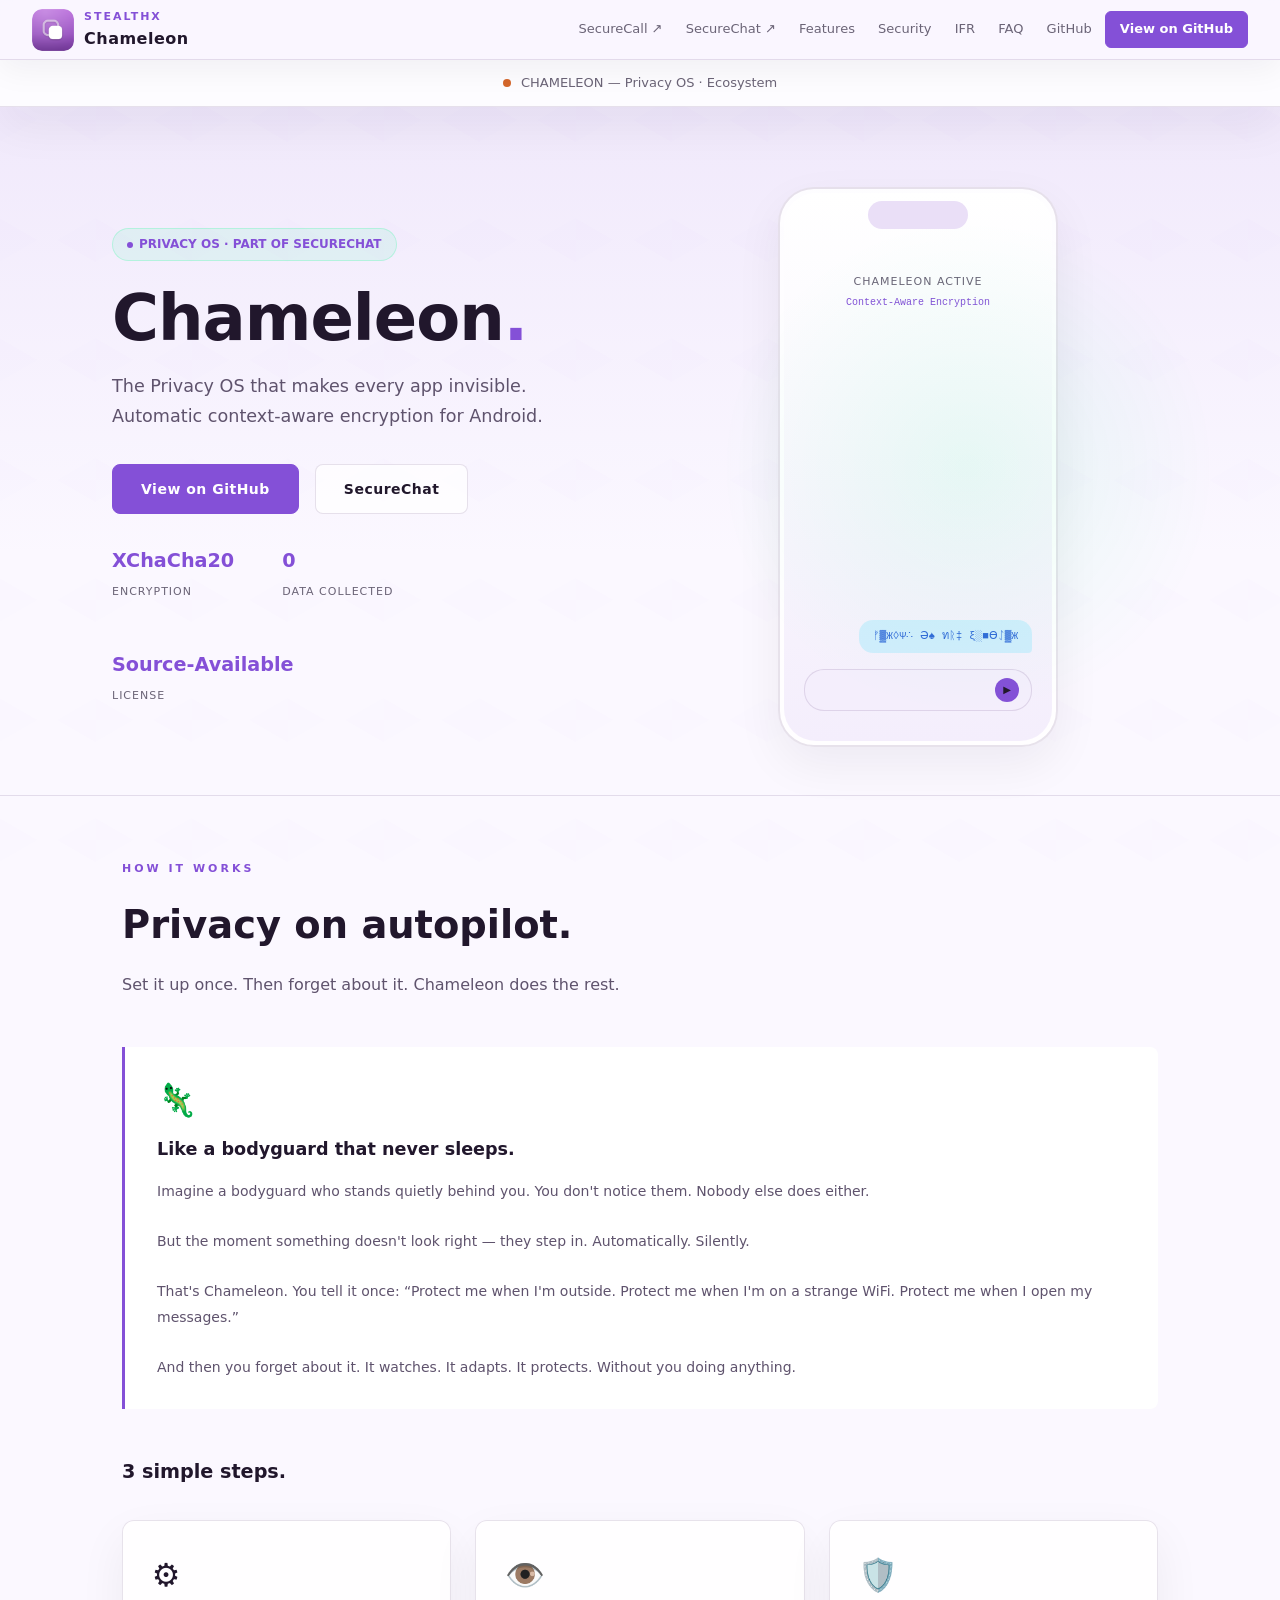
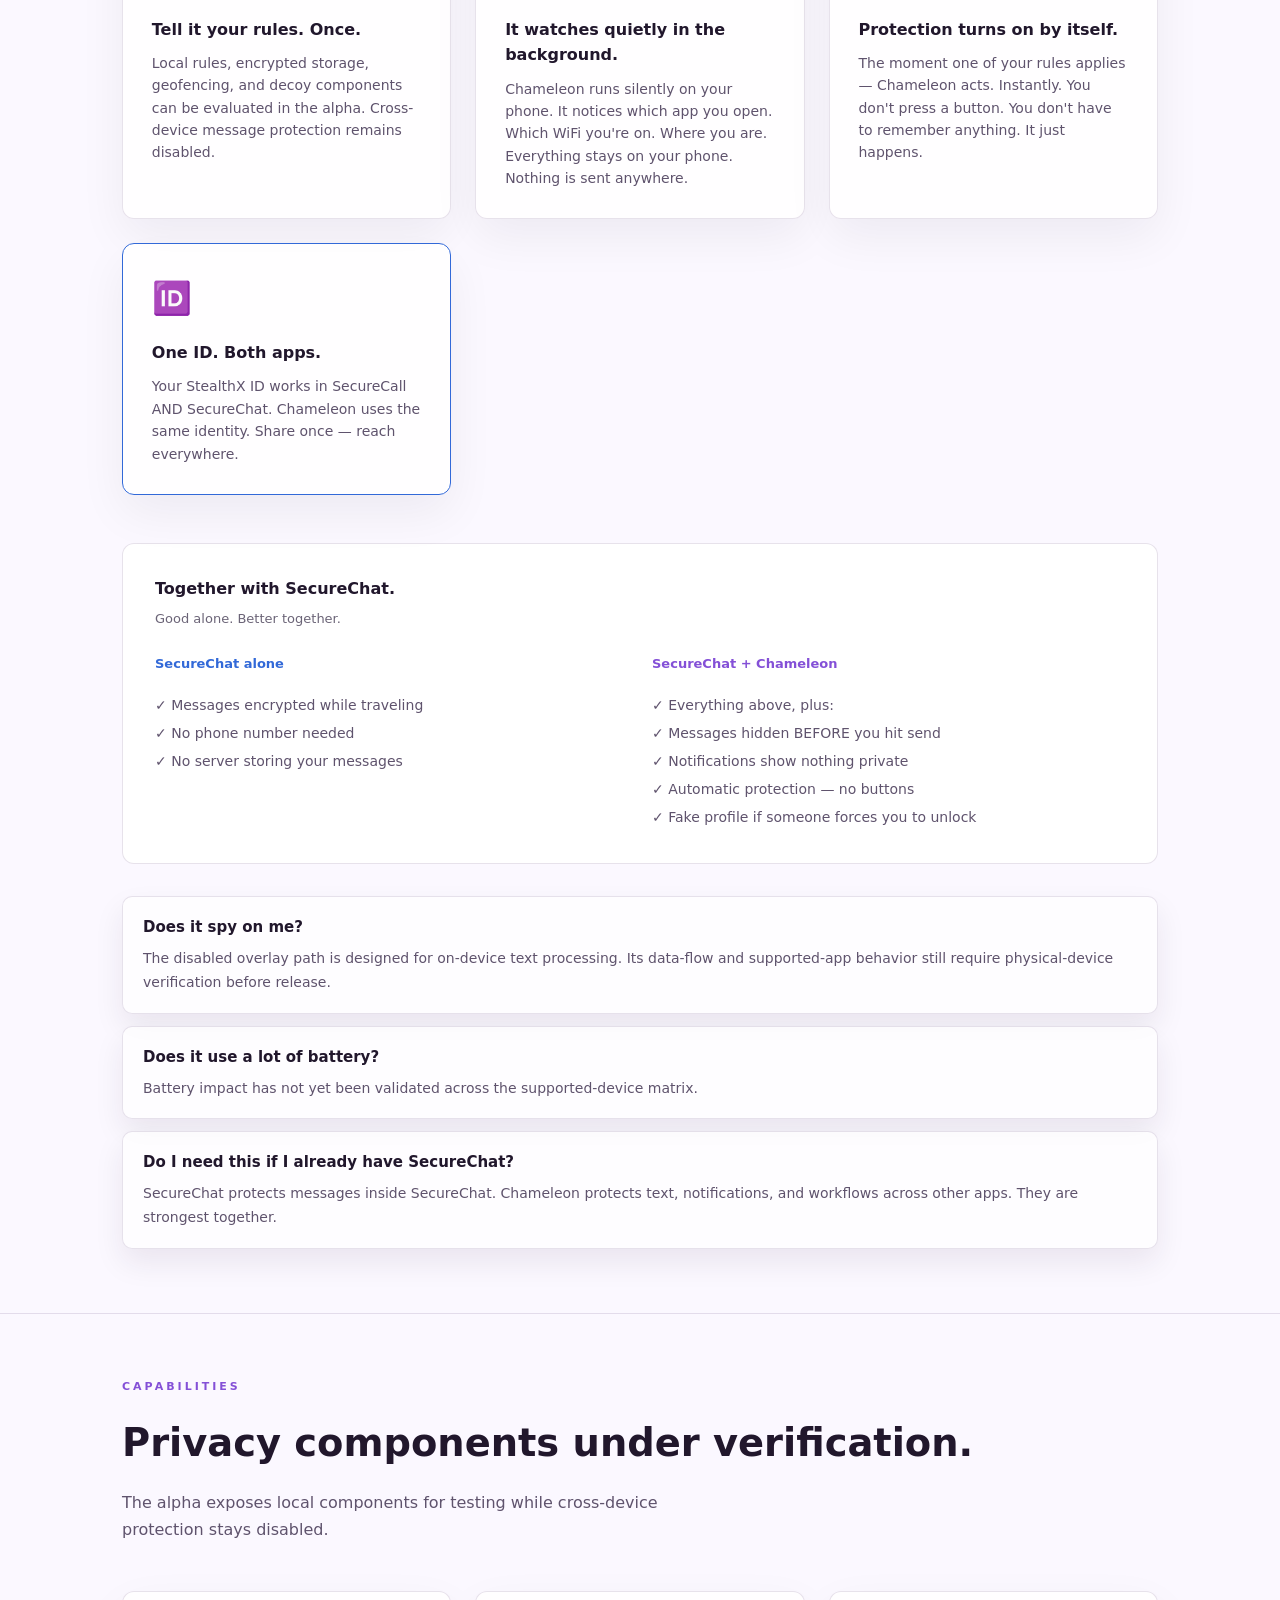
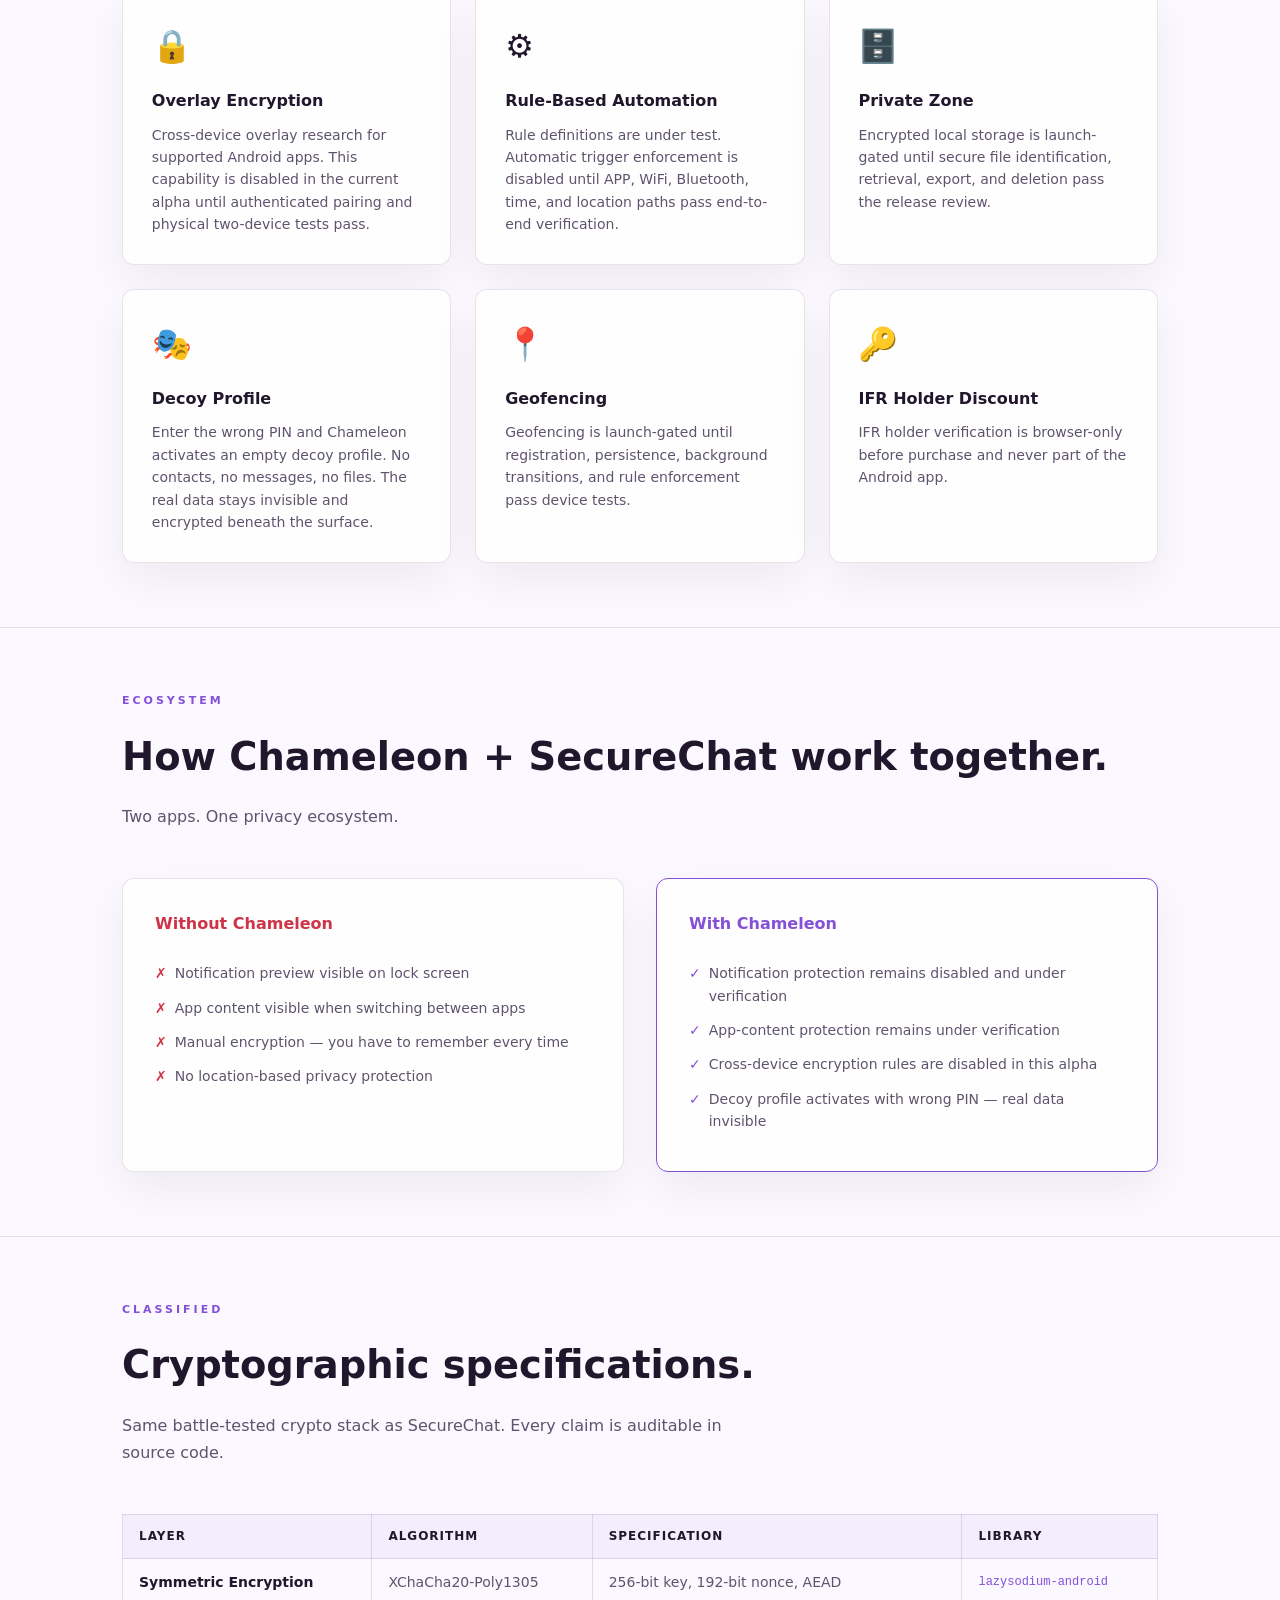
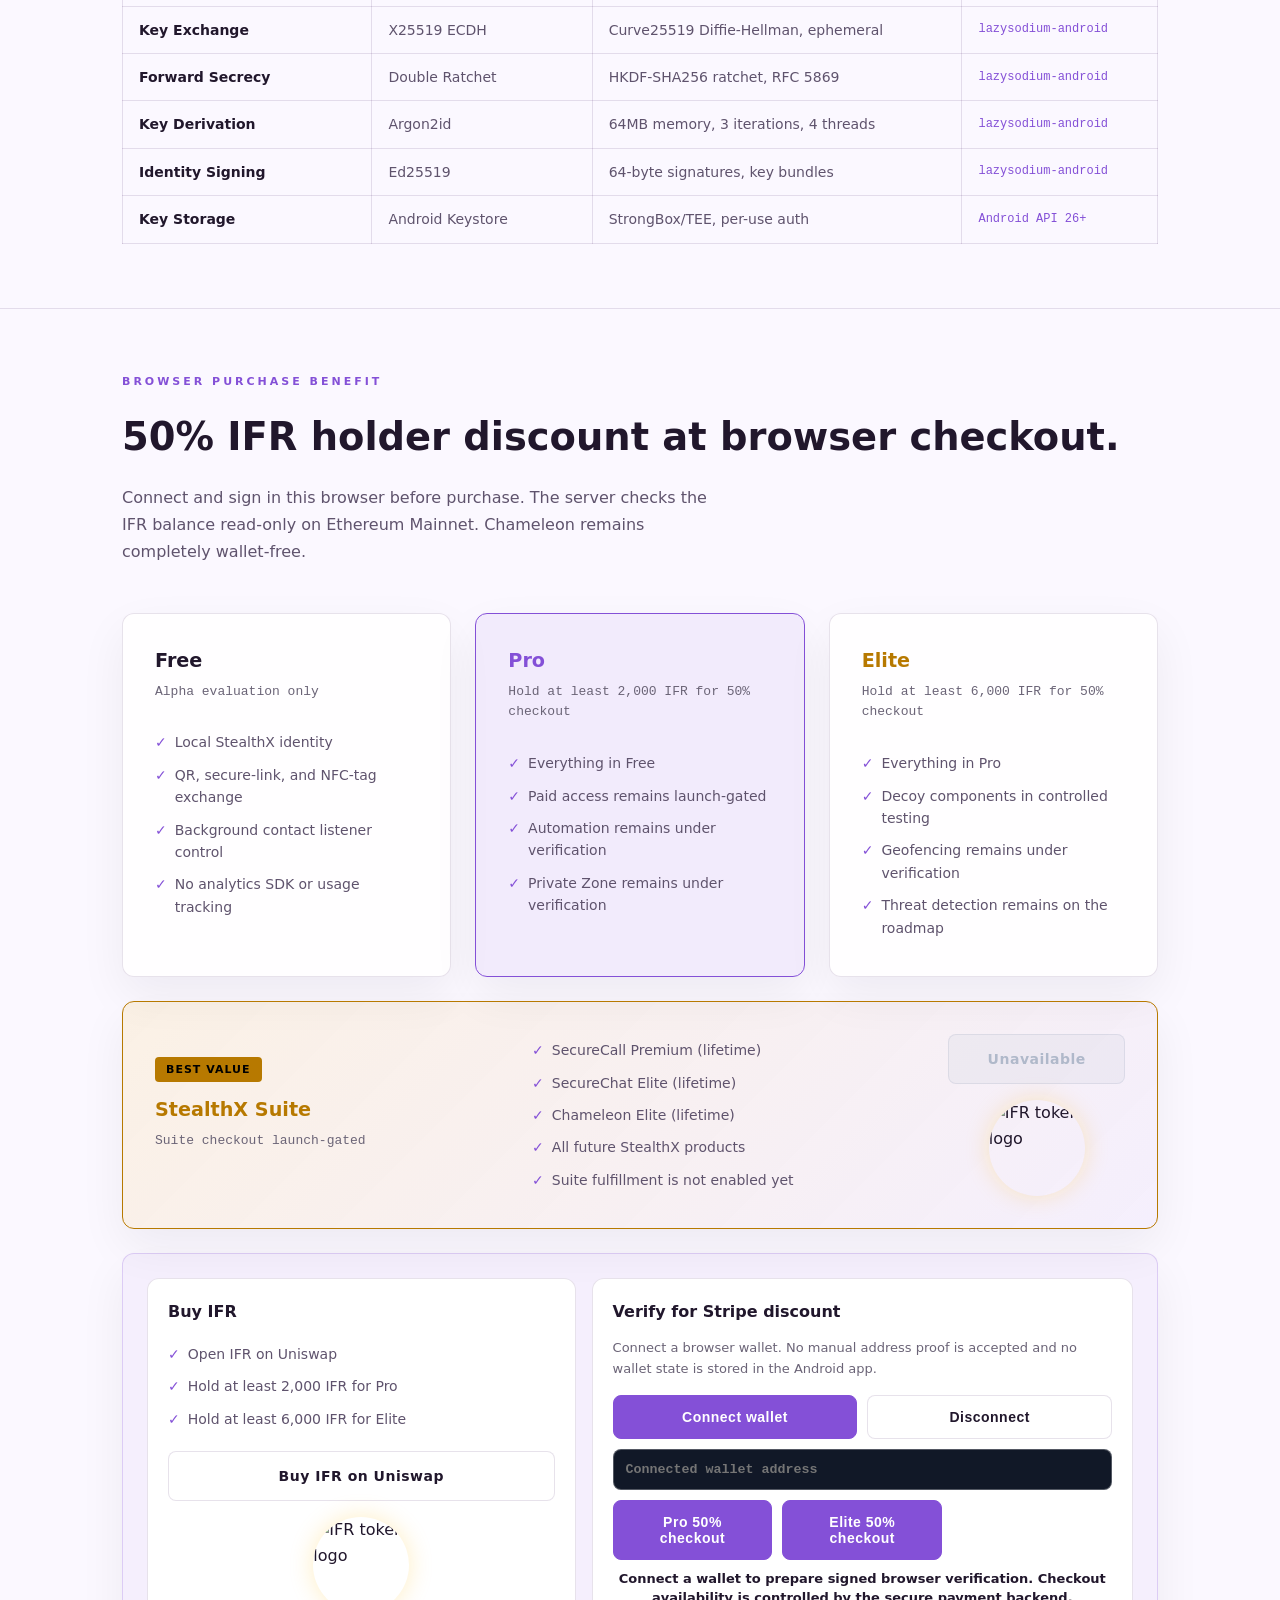
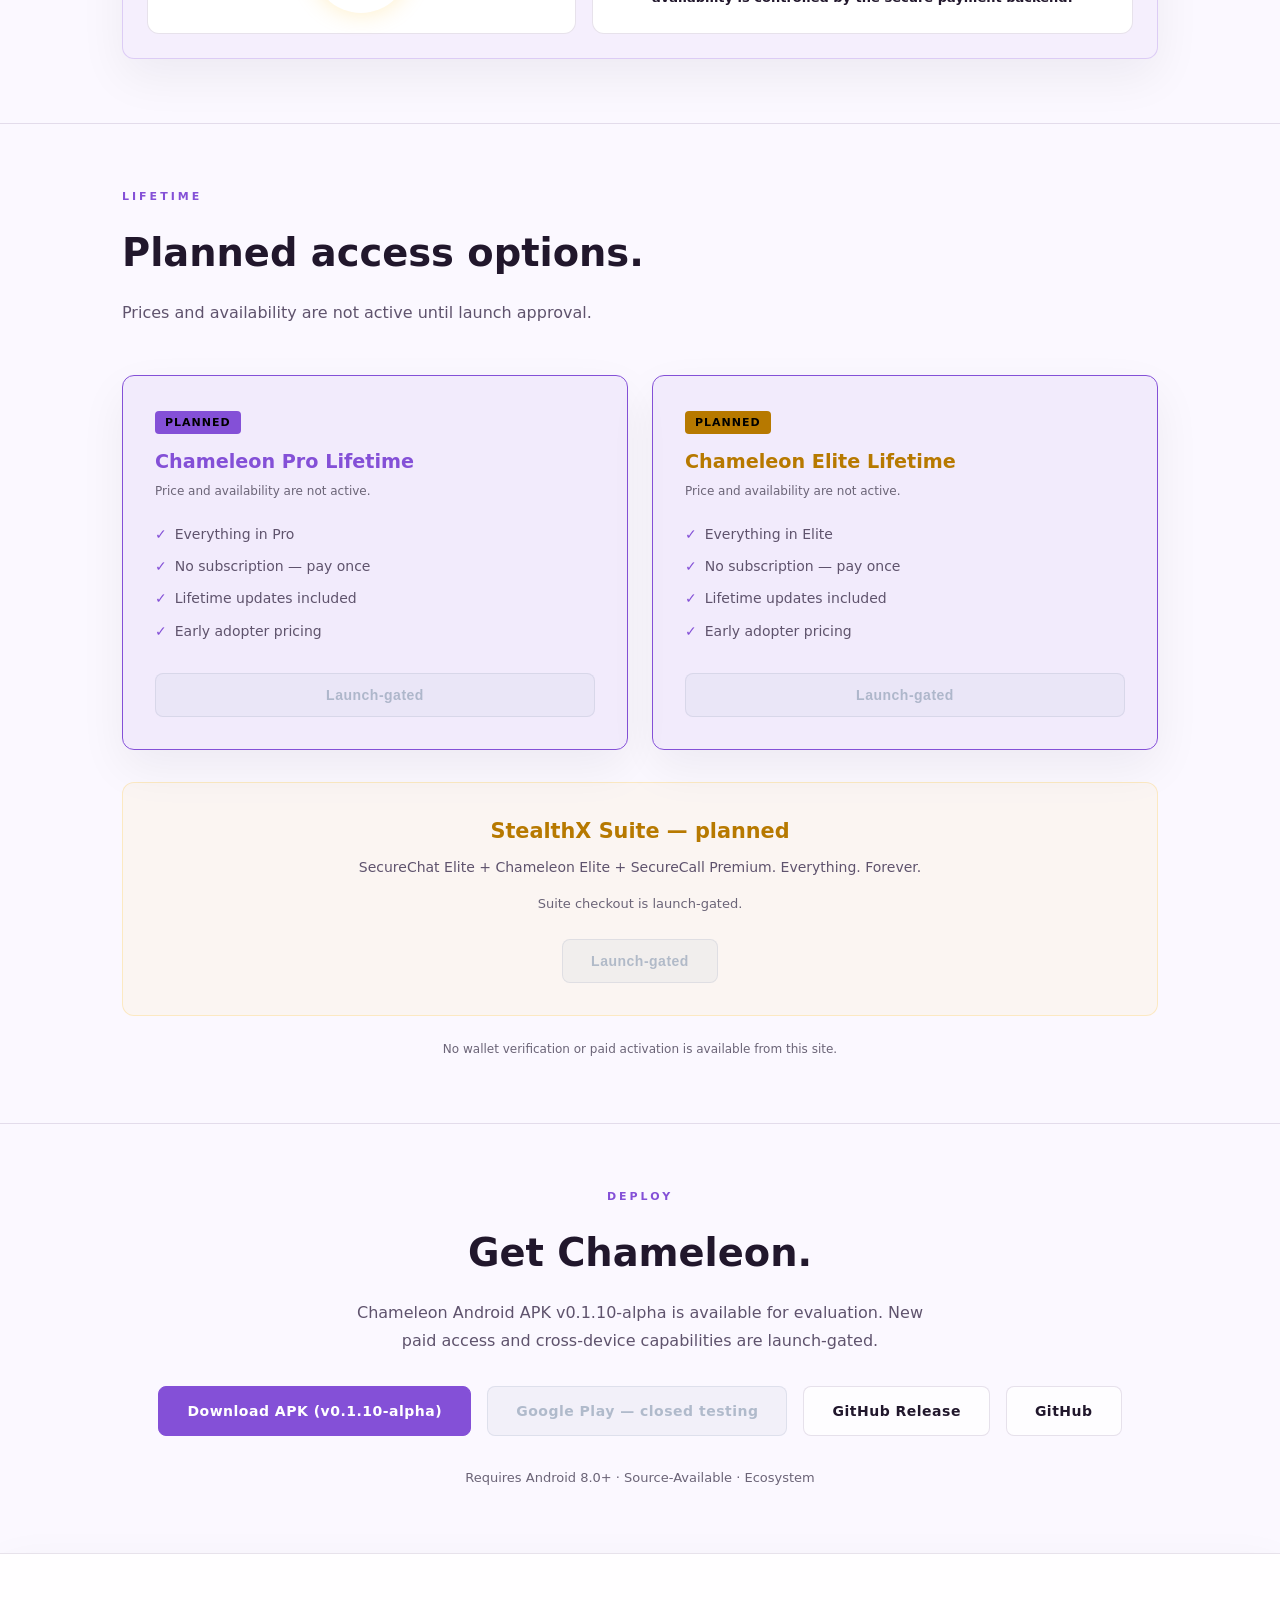
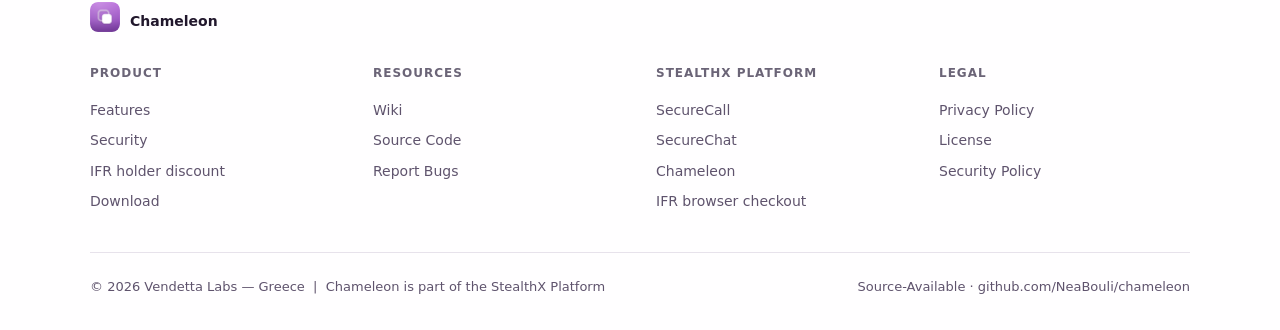
==== index.html @ f8396b5d "feat: add browser-only IFR discount checkout" ====
<!DOCTYPE html>
<html lang="en">
<head>
<meta charset="UTF-8">
<meta name="viewport" content="width=device-width, initial-scale=1.0">
<title>Chameleon — Privacy OS · StealthX Platform</title>
<meta name="description" content="Chameleon Android privacy research client. Cross-device overlay and messenger capabilities are disabled in the current alpha pending interoperability verification.">
<meta name="keywords" content="privacy OS, context-aware encryption, overlay encryption, Android privacy, XChaCha20, geofencing, decoy profile, SecureChat, IFR Token, source-available">
<meta name="robots" content="index, follow, max-snippet:-1, max-image-preview:large">
<meta name="author" content="NeaBouli / StealthX Platform">
<meta name="copyright" content="© 2026 Vendetta Labs">
<meta name="category" content="Security, Privacy, Encryption, Android">
<meta name="theme-color" content="#ff6b35">
<meta name="language" content="English">
<meta name="distribution" content="Global">
<meta name="geo.region" content="GR">
<meta name="geo.placename" content="Greece">
<meta name="target" content="all">
<link rel="canonical" href="https://chameleon.stealthx.tech/">
<link rel="me" href="https://github.com/NeaBouli">
<link rel="preconnect" href="https://stealthx.tech">
<meta property="og:type" content="website">
<meta property="og:site_name" content="Chameleon — StealthX Platform">
<meta property="og:title" content="Chameleon — Privacy OS · StealthX Platform">
<meta property="og:description" content="Android privacy research client. Cross-device capabilities are disabled pending interoperability verification.">
<meta property="og:url" content="https://chameleon.stealthx.tech/">
<meta property="og:image" content="https://chameleon.stealthx.tech/chameleon-logo.png">
<meta name="twitter:card" content="summary_large_image">
<meta name="twitter:title" content="Chameleon — Privacy OS · StealthX Platform">
<meta name="twitter:description" content="Android privacy research client with cross-device capabilities disabled pending verification.">
<meta name="twitter:image" content="https://chameleon.stealthx.tech/chameleon-logo.png">
<link rel="alternate" hreflang="en" href="https://chameleon.stealthx.tech/">
<link rel="alternate" hreflang="x-default" href="https://chameleon.stealthx.tech/">
<script type="application/ld+json">{"@context":"https://schema.org","@type":"SoftwareApplication","name":"Chameleon","applicationCategory":"SecurityApplication","operatingSystem":"Android 8.0+","description":"Android privacy research client. Cross-device overlay and messenger capabilities are disabled in the current alpha pending interoperability verification.","url":"https://chameleon.stealthx.tech/","author":{"@type":"Organization","name":"Vendetta Labs","url":"https://stealthx.tech"},"license":"https://github.com/NeaBouli/chameleon/blob/main/LICENSE"}</script>
<link rel="icon" type="image/png" sizes="32x32" href="favicon-32x32.png">
<link rel="icon" type="image/png" href="chameleon-logo.png">
<link rel="apple-touch-icon" sizes="180x180" href="apple-touch-icon.png">
<style>
  :root {
    --bg:        #0a0a0f;
    --surface:   #0d1b2a;
    --surface2:  #1b2a3b;
    --border:    #1e3a52;
    --cyan:      #00d4ff;
    --green:     #00ff88;
    --green-dim: #00c96d;
    --gold:      #ffb800;
    --red:       #ff3b3b;
    --orange:    #ff6b35;
    --muted:     #8899aa;
    --text:      #e8edf2;
    --text-dim:  #b0bec5;
    --logo-glow: rgba(0,255,136,0.15);
  }
  * { margin:0; padding:0; box-sizing:border-box; }
  html { scroll-behavior:smooth; }
  body { background:var(--bg); color:var(--text); font-family:'Segoe UI',system-ui,-apple-system,sans-serif; font-size:16px; line-height:1.6; }

  /* ── HONEYCOMB BACKGROUND ── */
  body::before {
    content: '';
    position: fixed;
    inset: 0;
    z-index: -1;
    opacity: 0.035;
    background-image:
        linear-gradient(30deg, #8a8a9a 12%, transparent 12.5%, transparent 87%, #8a8a9a 87.5%, #8a8a9a),
        linear-gradient(150deg, #8a8a9a 12%, transparent 12.5%, transparent 87%, #8a8a9a 87.5%, #8a8a9a),
        linear-gradient(30deg, #8a8a9a 12%, transparent 12.5%, transparent 87%, #8a8a9a 87.5%, #8a8a9a),
        linear-gradient(150deg, #8a8a9a 12%, transparent 12.5%, transparent 87%, #8a8a9a 87.5%, #8a8a9a),
        linear-gradient(60deg, rgba(138,138,154,0.5) 25%, transparent 25.5%, transparent 75%, rgba(138,138,154,0.5) 75%, rgba(138,138,154,0.5)),
        linear-gradient(60deg, rgba(138,138,154,0.5) 25%, transparent 25.5%, transparent 75%, rgba(138,138,154,0.5) 75%, rgba(138,138,154,0.5));
    background-size: 80px 140px;
    background-position: 0 0, 0 0, 40px 70px, 40px 70px, 0 0, 40px 70px;
    pointer-events: none;
  }

  /* ── NAV ── */
  nav { position:sticky; top:0; z-index:100; background:rgba(10,10,15,0.95); backdrop-filter:blur(12px); border-bottom:1px solid var(--border); padding:0 2rem; display:flex; align-items:center; justify-content:space-between; height:60px; }
  .nav-logo { display:flex; align-items:center; gap:10px; text-decoration:none; }
  .nav-logo-bg { background:var(--cyan); border-radius:6px; padding:4px 6px; display:flex; align-items:center; box-shadow:0 0 16px rgba(0,212,255,0.15); }
  .nav-logo-bg img { height:32px; width:auto; }
  .nav-logo-text { display:flex; flex-direction:column; }
  .nav-logo-brand { font-size:11px; font-weight:700; letter-spacing:2px; color:var(--muted); text-transform:uppercase; }
  .nav-logo-app { font-size:16px; font-weight:700; color:var(--text); letter-spacing:0.5px; }
  .nav-links { display:flex; align-items:center; gap:0.2rem; flex-wrap:wrap; }
  .nav-links a { color:var(--muted); text-decoration:none; padding:6px 10px; border-radius:6px; font-size:13px; font-weight:500; transition:all .2s; white-space:nowrap; }
  .nav-links a:hover { color:var(--cyan); background:rgba(0,212,255,0.08); }
  .nav-links a.active { color:var(--cyan); background:rgba(0,212,255,0.08); }
  .nav-links a.cta { background:var(--green); color:#000; font-weight:700; padding:7px 14px; }
  .nav-links a.cta:hover { background:var(--green-dim); color:#000; }

  /* ── HERO ── */
  .hero { padding:5rem 2rem 4rem; text-align:center; max-width:900px; margin:0 auto; }
  .hero-eyebrow { font-size:11px; font-weight:700; letter-spacing:3px; color:var(--green); text-transform:uppercase; margin-bottom:1.5rem; }
  .hero-title { font-size:clamp(2.8rem,6vw,5rem); font-weight:800; line-height:1.05; letter-spacing:-1px; margin-bottom:1.2rem; }
  .hero-title span { color:var(--green); }
  .hero-sub { font-size:1.2rem; color:var(--text-dim); max-width:640px; margin:0 auto 2.5rem; line-height:1.7; }
  .hero-tags { display:flex; justify-content:center; gap:0.6rem; flex-wrap:wrap; margin-bottom:2.5rem; }
  .tag { background:var(--surface); border:1px solid var(--border); color:var(--muted); padding:5px 12px; border-radius:20px; font-size:12px; font-weight:600; letter-spacing:1px; }
  .tag.green { border-color:var(--green); color:var(--green); }
  .tag.cyan  { border-color:var(--cyan); color:var(--cyan); }
  .hero-btns { display:flex; justify-content:center; gap:1rem; flex-wrap:wrap; }
  .btn { padding:13px 28px; border-radius:8px; text-decoration:none; font-weight:700; font-size:14px; letter-spacing:0.5px; transition:all .2s; display:inline-block; }
  .btn-primary { background:var(--green); color:#000; }
  .btn-primary:hover { background:var(--green-dim); transform:translateY(-1px); }
  .btn-secondary { background:transparent; color:var(--cyan); border:1px solid var(--cyan); }
  .btn-secondary:hover { background:rgba(0,212,255,0.08); }
  .btn-disabled {
    background:rgba(148,163,184,0.12);
    color:#94a3b8;
    border:1px solid rgba(148,163,184,0.3);
    cursor:not-allowed;
    pointer-events:none;
    opacity:.72;
  }

  /* ── HERO LAYOUT (2-column) ── */
  .hero-inner { display:grid; grid-template-columns:1fr 1fr; gap:64px; align-items:center; max-width:1100px; margin:0 auto; }
  .hero-visual { position:relative; display:flex; justify-content:center; }
  .hero-phone { width:280px; height:560px; background:var(--surface); border:2px solid var(--border); border-radius:36px; position:relative; overflow:hidden; box-shadow:0 20px 60px rgba(0,0,0,0.4); }
  .hero-phone::before { content:''; position:absolute; top:12px; left:50%; transform:translateX(-50%); width:100px; height:28px; background:var(--bg); border-radius:20px; z-index:2; }
  .hero-phone-content { position:absolute; inset:4px; border-radius:32px; background:linear-gradient(180deg,var(--surface) 0%,var(--bg) 100%); display:flex; flex-direction:column; padding:70px 20px 30px; }
  .hero-glow { position:absolute; top:50%; right:-10%; width:500px; height:500px; background:radial-gradient(circle,rgba(0,255,136,0.08) 0%,transparent 70%); transform:translateY(-50%); pointer-events:none; }
  /* Chat animation */
  .chat-msg { padding:8px 14px; border-radius:14px; font-size:13px; max-width:85%; margin-bottom:8px; opacity:0; animation:msgIn 0.4s ease forwards; }
  .chat-msg.sent { background:var(--green); color:#000; align-self:flex-end; border-bottom-right-radius:4px; }
  .chat-msg.recv { background:var(--surface2); color:var(--text); align-self:flex-start; border-bottom-left-radius:4px; border:1px solid var(--border); }
  .chat-msg.encrypted { background:rgba(0,212,255,0.1); color:var(--cyan); font-family:monospace; font-size:11px; border:1px solid rgba(0,212,255,0.2); align-self:center; }
  @keyframes msgIn { from { opacity:0; transform:translateY(10px); } to { opacity:1; transform:translateY(0); } }
  @keyframes typing { 0%,100% { opacity:0.3; } 50% { opacity:1; } }
  .typing-dots span { display:inline-block; width:6px; height:6px; background:var(--muted); border-radius:50%; margin:0 2px; animation:typing 1.2s infinite; }
  .typing-dots span:nth-child(2) { animation-delay:0.2s; }
  .typing-dots span:nth-child(3) { animation-delay:0.4s; }

  /* ── STATS BAR ── */
  .stats-bar { background:var(--surface); border-top:1px solid var(--border); border-bottom:1px solid var(--border); padding:1.5rem 2rem; display:flex; justify-content:center; gap:3rem; flex-wrap:wrap; }
  .stat { text-align:center; }
  .stat-value { font-size:1.4rem; font-weight:800; color:var(--green); display:block; }
  .stat-label { font-size:11px; color:var(--muted); letter-spacing:1px; text-transform:uppercase; }

  /* ── STATUS PILL ── */
  .status-bar { text-align:center; padding:0.8rem 2rem; font-size:13px; color:var(--muted); background:var(--surface); border-bottom:1px solid var(--border); }
  .dot { display:inline-block; width:8px; height:8px; border-radius:50%; background:var(--orange); margin-right:6px; animation:pulse 2s infinite; }
  .dot.green { background:var(--green); }
  @keyframes pulse { 0%,100%{opacity:1} 50%{opacity:.4} }

  /* ── SECTIONS ── */
  section { padding:4rem 2rem; max-width:1100px; margin:0 auto; }
  .section-label { font-size:11px; font-weight:700; letter-spacing:3px; color:var(--green); text-transform:uppercase; margin-bottom:1rem; }
  .section-title { font-size:clamp(1.8rem,3vw,2.4rem); font-weight:800; margin-bottom:1rem; }
  .section-sub { color:var(--text-dim); max-width:600px; margin-bottom:3rem; line-height:1.7; }
  hr.divider { border:none; border-top:1px solid var(--border); margin:0; }

  /* ── FEATURE GRID ── */
  .feature-grid { display:grid; grid-template-columns:repeat(auto-fit,minmax(280px,1fr)); gap:1.5rem; }
  .feature-card { background:var(--surface); border:1px solid var(--border); border-radius:12px; padding:1.8rem; transition:border-color .2s; }
  .feature-card:hover { border-color:var(--green); }
  .feature-icon { font-size:2rem; margin-bottom:1rem; }
  .feature-card h3 { font-size:1rem; font-weight:700; margin-bottom:0.6rem; color:var(--text); }
  .feature-card p { font-size:14px; color:var(--text-dim); line-height:1.6; }

  /* ── BADGE GRID ── */
  .badge-grid { display:flex; flex-wrap:wrap; gap:0.8rem; margin-bottom:2rem; }
  .badge { background:var(--surface); border:1px solid var(--border); border-radius:8px; padding:0.8rem 1.2rem; font-size:13px; display:flex; align-items:center; gap:0.5rem; }
  .badge-icon { font-size:1.2rem; }

  /* ── CRYPTO TABLE ── */
  .crypto-table { width:100%; border-collapse:collapse; margin-top:1rem; }
  .crypto-table th { background:var(--surface2); color:var(--cyan); font-size:12px; letter-spacing:1px; text-transform:uppercase; padding:12px 16px; text-align:left; border:1px solid var(--border); }
  .crypto-table td { padding:12px 16px; border:1px solid var(--border); font-size:14px; color:var(--text-dim); }
  .crypto-table tr:hover td { background:rgba(0,255,136,0.04); }
  .crypto-table td:first-child { color:var(--text); font-weight:600; }
  .crypto-table td:last-child { color:var(--green); font-size:12px; font-family:monospace; }

  /* ── COMPARE TABLE ── */
  .compare-table { width:100%; border-collapse:collapse; }
  .compare-table th { background:var(--surface2); padding:14px 16px; text-align:left; font-size:13px; border:1px solid var(--border); color:var(--muted); }
  .compare-table th:first-child { color:var(--text); }
  .compare-table th.ours { color:var(--green); background:rgba(0,255,136,0.08); }
  .compare-table td { padding:12px 16px; border:1px solid var(--border); font-size:14px; }
  .compare-table td:first-child { color:var(--text-dim); }
  .compare-table td.ours { background:rgba(0,255,136,0.04); color:var(--green); text-align:center; font-weight:700; }
  .compare-table td.no { text-align:center; color:var(--muted); }
  .compare-table td.warn { text-align:center; color:var(--orange); }
  .compare-table tr:hover td { background:rgba(255,255,255,0.02); }
  .compare-table tr:hover td.ours { background:rgba(0,255,136,0.08); }

  /* ── ARCHITECTURE ── */
  .arch-diagram { background:var(--surface); border:1px solid var(--border); border-radius:12px; padding:2rem; font-family:monospace; font-size:13px; line-height:1.8; color:var(--text-dim); overflow-x:auto; }
  .arch-diagram .hl { color:var(--green); }
  .arch-diagram .dim { color:var(--border); }
  .arch-diagram .cyan { color:var(--cyan); }
  .arch-diagram .gold { color:var(--gold); }

  /* ── IFR TIERS ── */
  .tier-grid { display:grid; grid-template-columns:repeat(auto-fit,minmax(260px,1fr)); gap:1.5rem; }
  .tier-card { background:var(--surface); border:1px solid var(--border); border-radius:12px; padding:2rem; }
  .tier-card.featured { border-color:var(--green); background:rgba(0,255,136,0.05); }
  .tier-name { font-size:1.2rem; font-weight:800; margin-bottom:0.3rem; }
  .tier-lock { font-size:13px; color:var(--muted); margin-bottom:1.5rem; font-family:monospace; }
  .tier-lock span { color:var(--green); }
  .tier-features { list-style:none; }
  .tier-features li { font-size:14px; color:var(--text-dim); padding:5px 0; display:flex; gap:8px; }
  .tier-features li::before { content:'✓'; color:var(--green); font-weight:700; flex-shrink:0; }
  .tier-card.suite-card { grid-column:1 / -1; border-color:var(--gold) !important; background:linear-gradient(135deg,rgba(255,184,0,.10),rgba(132,80,215,.05)) !important; color:var(--text) !important; }
  .suite-card-layout { display:grid; grid-template-columns:minmax(220px,.9fr) 1fr minmax(160px,.45fr); gap:1.5rem; align-items:center; }
  .value-badge { font-size:11px; font-weight:800; letter-spacing:1px; background:var(--gold); color:#000; display:inline-block; padding:4px 11px; border-radius:4px; margin-bottom:.8rem; text-transform:uppercase; }
  .ifr-box { margin:1.5rem auto 0; background:rgba(132,80,215,.05); border:1px solid rgba(132,80,215,.22); border-radius:12px; padding:1.5rem; box-shadow:0 18px 48px rgba(15,23,42,.06); }
  .ifr-grid { display:grid; grid-template-columns:minmax(0,.95fr) minmax(0,1.2fr); gap:1rem; align-items:stretch; }
  .ifr-card { background:var(--surface); border:1px solid var(--border); border-radius:12px; padding:1.25rem; }
  .ifr-card h3 { font-size:1rem; margin-bottom:.8rem; }
  .ifr-card .tier-features { margin-bottom:1rem; }
  .ifr-token-logo { display:flex; justify-content:center; margin-top:16px; }
  .ifr-token-logo img { width:96px; height:96px; border-radius:50%; box-shadow:0 0 24px rgba(255,184,0,.24); }
  .ifr-wallet-actions { display:grid; grid-template-columns:1fr 1fr; gap:10px; margin:.8rem 0 10px; }
  .ifr-actions { display:grid; grid-template-columns:repeat(3,minmax(0,1fr)); gap:10px; }
  .ifr-wallet-actions button,
  .ifr-actions button { width:100%; cursor:pointer; }

  /* ── ROADMAP ── */
  .roadmap { display:flex; flex-direction:column; gap:1rem; }
  .roadmap-item { background:var(--surface); border:1px solid var(--border); border-radius:10px; padding:1.5rem; display:flex; gap:1.5rem; align-items:flex-start; }
  .roadmap-item.done { border-color:var(--green); }
  .roadmap-item.active { border-color:var(--cyan); }
  .phase-badge { background:var(--surface2); border-radius:6px; padding:4px 10px; font-size:11px; font-weight:700; letter-spacing:1px; white-space:nowrap; }
  .done .phase-badge { background:rgba(0,255,136,0.1); color:var(--green); }
  .active .phase-badge { background:rgba(0,212,255,0.1); color:var(--cyan); }
  .roadmap-content h3 { font-size:15px; font-weight:700; margin-bottom:0.4rem; }
  .roadmap-content p { font-size:13px; color:var(--text-dim); }

  /* ── CODE BLOCK ── */
  .code-block { background:var(--surface); border:1px solid var(--border); border-radius:10px; padding:1.5rem; font-family:monospace; font-size:13px; line-height:1.7; color:#7ec8e3; overflow-x:auto; }
  .code-block .kw { color:var(--cyan); }
  .code-block .fn { color:var(--green); }
  .code-block .cm { color:var(--muted); }

  /* ── INTEGRATION GRID ── */
  .integration-grid { display:grid; grid-template-columns:1fr 1fr; gap:2rem; }
  .integration-col { background:var(--surface); border:1px solid var(--border); border-radius:12px; padding:2rem; }
  .integration-col h3 { font-size:1rem; font-weight:700; margin-bottom:1.2rem; }
  .integration-col ul { list-style:none; }
  .integration-col ul li { font-size:14px; color:var(--text-dim); padding:6px 0; display:flex; gap:8px; align-items:flex-start; }
  .integration-col.without h3 { color:var(--red); }
  .integration-col.without ul li::before { content:'✗'; color:var(--red); font-weight:700; flex-shrink:0; }
  .integration-col.with h3 { color:var(--green); }
  .integration-col.with ul li::before { content:'✓'; color:var(--green); font-weight:700; flex-shrink:0; }

  /* ── FOOTER ── */
  footer { background:var(--surface); border-top:1px solid var(--border); padding:3rem 2rem 2rem; }
  .footer-inner { max-width:1100px; margin:0 auto; }
  .footer-logo { display:flex; align-items:center; gap:10px; margin-bottom:1.5rem; text-decoration:none; }
  .footer-logo-bg { background:var(--cyan); border-radius:6px; padding:3px 5px; }
  .footer-logo-bg img { height:24px; }
  .footer-logo-name { font-size:14px; font-weight:700; color:var(--text); }
  .footer-grid { display:grid; grid-template-columns:repeat(auto-fit,minmax(160px,1fr)); gap:2rem; margin-bottom:2rem; }
  .footer-col h4 { font-size:12px; font-weight:700; letter-spacing:1px; text-transform:uppercase; color:var(--muted); margin-bottom:1rem; }
  .footer-col a { display:block; color:var(--text-dim); text-decoration:none; font-size:14px; margin-bottom:0.5rem; }
  .footer-col a:hover { color:var(--green); }
  .footer-bottom { border-top:1px solid var(--border); padding-top:1.5rem; display:flex; justify-content:space-between; align-items:center; flex-wrap:wrap; gap:1rem; }
  .footer-bottom p { font-size:13px; color:var(--muted); }
  .footer-bottom a { color:var(--muted); text-decoration:none; }
  .footer-bottom a:hover { color:var(--green); }

  /* ── HAMBURGER ── */
  .nav-toggle { display:none; background:none; border:1px solid var(--border); color:var(--text); padding:6px 10px; border-radius:6px; cursor:pointer; font-size:18px; line-height:1; }
  /* ── RESPONSIVE ── */
  @media(max-width:768px) {
    nav { padding:0 1rem; flex-wrap:wrap; height:auto; min-height:60px; }
    .nav-toggle { display:block; }
    .nav-links { display:none; width:100%; flex-direction:column; gap:0; padding:0.5rem 0 1rem; border-top:1px solid var(--border); margin-top:4px; }
    .nav-links.open { display:flex; }
    .nav-links a { padding:10px 0; font-size:15px; border-bottom:1px solid rgba(255,255,255,0.04); }
    .hero { padding:3rem 1rem 2rem; }
    .hero-inner { grid-template-columns:1fr; text-align:center; }
    .hero-visual { margin-top:2rem; }
    .hero-glow { display:none; }
    .hero-phone { width:220px; height:440px; }
    section { padding:3rem 1rem; }
    .stats-bar { gap:1.5rem; }
    .integration-grid { grid-template-columns:1fr; }
    .suite-card-layout,
    .ifr-grid,
    .ifr-wallet-actions,
    .ifr-actions { grid-template-columns:1fr; }
    .crypto-table { display:block; max-width:100%; overflow-x:auto; }
  }

  /* Light StealthX product layout override, aligned with /securecall product.css */
  :root {
    --bg: #fbf8ff;
    --surface: #ffffff;
    --surface2: #f4eefc;
    --border: rgba(69, 35, 103, 0.13);
    --cyan: #3269d8;
    --green: #8450d7;
    --green-dim: #7041bd;
    --gold: #b77900;
    --red: #cf3348;
    --orange: #d4662b;
    --muted: #6b6477;
    --text: #21172c;
    --text-dim: #5f536d;
    --logo-glow: rgba(132,80,215,.18);
  }
  body {
    background:
      linear-gradient(180deg, rgba(132,80,215,.11), transparent 560px),
      var(--bg);
    color: var(--text);
    font-family: "Hanken Grotesk", "Segoe UI", system-ui, -apple-system, sans-serif;
  }
  body::before {
    opacity: .045;
    background-image:
      linear-gradient(30deg, rgba(132,80,215,.22) 12%, transparent 12.5%, transparent 87%, rgba(132,80,215,.22) 87.5%, rgba(132,80,215,.22)),
      linear-gradient(150deg, rgba(50,105,216,.16) 12%, transparent 12.5%, transparent 87%, rgba(50,105,216,.16) 87.5%, rgba(50,105,216,.16));
    background-size: 96px 120px;
  }
  nav {
    background: rgba(251,248,255,.9);
    border-bottom: 1px solid var(--border);
    box-shadow: 0 10px 32px rgba(15, 23, 42, .05);
  }
  .nav-logo-bg,
  .footer-logo-bg {
    background: transparent;
    box-shadow: none;
    padding: 0;
  }
  .nav-logo-bg img { height: 42px; border-radius: 10px; }
  .footer-logo-bg img { height: 30px; border-radius: 8px; }
  .nav-logo-brand,
  .section-label,
  .hero-eyebrow,
  .stat-value,
  .footer-col a:hover,
  .tier-lock span,
  .tier-features li::before { color: var(--green); }
  .nav-logo-app,
  .feature-card h3,
  .integration-col h3,
  .crypto-table td:first-child,
  .compare-table th:first-child,
  .footer-logo-name { color: var(--text); }
  .faq-panel {
    margin-top: 2rem;
    display: grid;
    gap: 12px;
  }
  .faq-item {
    border: 1px solid var(--border);
    border-radius: 10px;
    background: rgba(255,255,255,.72);
    box-shadow: 0 14px 30px rgba(32,16,48,.08);
    padding: 18px 20px;
  }
  .faq-item h3 {
    font-size: 15px;
    color: var(--text);
    margin-bottom: 8px;
  }
  .faq-item p {
    color: var(--text-dim);
    font-size: 14px;
    line-height: 1.7;
  }
  .nav-links a { color: var(--muted); }
  .nav-links a:hover,
  .nav-links a.active {
    color: var(--green);
    background: rgba(132,80,215,.08);
  }
  .nav-links a.cta,
  .btn-primary {
    background: var(--green);
    color: #fff;
    border: 1px solid var(--green);
  }
  .nav-links a.cta:hover,
  .btn-primary:hover {
    background: var(--green-dim);
    color: #fff;
  }
  .btn-secondary {
    color: var(--text);
    border: 1px solid var(--border);
    background: rgba(255,255,255,.72);
  }
  .btn-secondary:hover {
    color: var(--green);
    border-color: var(--green);
    background: #fff;
  }
  .hero { max-width: 1120px; text-align: left; }
  .hero-inner { gap: 56px; }
  .hero-title {
    font-family: "Schibsted Grotesk", system-ui, sans-serif;
    color: var(--text);
    letter-spacing: -0.035em;
  }
  .hero-title span { color: var(--green); }
  .hero-sub,
  .feature-card p,
  .section-sub,
  .footer-bottom p,
  .footer-bottom a,
  .footer-col a,
  .tier-features li,
  .crypto-table td,
  .compare-table td:first-child,
  .integration-col ul li { color: var(--text-dim); }
  .tag,
  .badge,
  .feature-card,
  .tier-card,
  .integration-col,
  .arch-diagram,
  .code-block,
  .hero-phone,
  .stats-bar,
  .status-bar,
  footer {
    background: rgba(255,255,255,.86);
    border-color: var(--border);
    box-shadow: 0 18px 48px rgba(15,23,42,.06);
  }
  .hero-phone-content {
    background: linear-gradient(180deg, #ffffff 0%, #f4eefc 100%);
  }
  .hero-phone::before { background: #eadff7; }
  .feature-card:hover,
  .tier-card.featured,
  .integration-col.with { border-color: var(--green); }
  .crypto-table th,
  .compare-table th {
    background: #f4eefc;
    color: var(--text);
    border-color: var(--border);
  }
  .crypto-table td,
  .compare-table td { border-color: var(--border); }
  .compare-table th.ours,
  .compare-table td.ours,
  .tier-card.featured {
    background: rgba(132,80,215,.07);
    color: var(--green);
  }
  .arch-diagram,
  .code-block {
    color: #463458;
    background: #ffffff;
  }
  hr.divider { border-top-color: var(--border); }
  @media(max-width:768px) {
    .hero { text-align: left; }
    .hero-inner { gap: 32px; }
    .nav-links { background: rgba(251,248,255,.96); }
  }
</style>
</head>
<body>

<!-- NAV -->
<nav>
  <a class="nav-logo" href="/">
    <div class="nav-logo-bg">
      <img src="chameleon-logo.png" alt="Chameleon">
    </div>
    <div class="nav-logo-text">
      <span class="nav-logo-brand">StealthX</span>
      <span class="nav-logo-app">Chameleon</span>
    </div>
  </a>
  <button class="nav-toggle" id="nav-toggle" aria-label="Open menu">☰</button>
  <div class="nav-links" id="nav-links">
    <a href="https://stealthx.tech" target="_blank" rel="noopener">SecureCall &#8599;</a>
    <a href="https://securechat.stealthx.tech" target="_blank" rel="noopener">SecureChat &#8599;</a>
    <a href="#features">Features</a>
    <a href="#security">Security</a>
    <a href="#ifr">IFR</a>
    <a href="#faq">FAQ</a>
    <a href="https://github.com/NeaBouli/chameleon">GitHub</a>
    <a href="https://github.com/NeaBouli/chameleon" class="cta">View on GitHub</a>
  </div>
</nav>
<script>
  document.getElementById('nav-toggle').addEventListener('click', function() {
    document.getElementById('nav-links').classList.toggle('open');
  });
  document.querySelectorAll('#nav-links a').forEach(function(a) {
    a.addEventListener('click', function() {
      document.getElementById('nav-links').classList.remove('open');
    });
  });
</script>

<!-- STATUS -->
<div class="status-bar"><span class="dot"></span> CHAMELEON — Privacy OS &middot;  Ecosystem</div>

<!-- HERO -->
<section class="hero" style="padding:5rem 2rem 3rem;">
  <div class="hero-inner">
    <div>
      <div style="display:inline-flex;align-items:center;gap:6px;padding:6px 14px;background:rgba(0,255,136,0.08);border:1px solid rgba(0,255,136,0.2);border-radius:20px;font-size:12px;font-weight:600;color:var(--green);margin-bottom:1.5rem;">
        <span style="width:6px;height:6px;border-radius:50%;background:var(--green);animation:pulse 2s infinite;"></span>
        PRIVACY OS · PART OF SECURECHAT
      </div>
      <h1 style="font-size:clamp(2.5rem,5vw,4rem);font-weight:800;line-height:1.05;letter-spacing:-1px;margin-bottom:1.2rem;">Chameleon<span style="color:var(--green);">.</span></h1>
      <p style="font-size:1.1rem;color:var(--text-dim);max-width:480px;line-height:1.7;margin-bottom:2rem;">The Privacy OS that makes every app invisible. Automatic context-aware encryption for Android.</p>
      <div style="display:flex;gap:1rem;flex-wrap:wrap;margin-bottom:2rem;">
        <a href="https://github.com/NeaBouli/chameleon" class="btn btn-primary" target="_blank" rel="noopener">View on GitHub</a>
        <a href="https://securechat.stealthx.tech" class="btn btn-secondary" target="_blank" rel="noopener">SecureChat</a>
      </div>
      <div style="display:flex;gap:3rem;flex-wrap:wrap;">
        <div><span style="font-size:1.2rem;font-weight:800;color:var(--green);display:block;">XChaCha20</span><span style="font-size:11px;color:var(--muted);letter-spacing:1px;text-transform:uppercase;">Encryption</span></div>
        <div><span style="font-size:1.2rem;font-weight:800;color:var(--green);display:block;">0</span><span style="font-size:11px;color:var(--muted);letter-spacing:1px;text-transform:uppercase;">Data Collected</span></div>
        <div><span style="font-size:1.2rem;font-weight:800;color:var(--green);display:block;">Source-Available</span><span style="font-size:11px;color:var(--muted);letter-spacing:1px;text-transform:uppercase;">License</span></div>
      </div>
    </div>
    <div class="hero-visual">
      <div class="hero-phone">
        <div class="hero-phone-content" id="chatDemo" style="gap:0;">
          <div style="text-align:center;margin-bottom:auto;padding:10px 0;">
            <div style="font-size:11px;color:var(--muted);letter-spacing:1px;">CHAMELEON ACTIVE</div>
            <div style="font-size:10px;color:var(--green);font-family:monospace;margin-top:4px;">Context-Aware Encryption</div>
          </div>
          <div id="chatMessages" style="display:flex;flex-direction:column;width:100%;flex:1;justify-content:flex-end;overflow:hidden;"></div>
          <div style="margin-top:8px;padding:8px 12px;background:var(--surface2);border-radius:20px;border:1px solid var(--border);display:flex;align-items:center;gap:8px;">
            <div id="chatInput" style="flex:1;font-size:12px;color:var(--text-dim);min-height:16px;"></div>
            <div style="width:24px;height:24px;background:var(--green);border-radius:50%;display:flex;align-items:center;justify-content:center;font-size:10px;">&#9654;</div>
          </div>
        </div>
      </div>
      <div class="hero-glow"></div>
    </div>
  </div>
</section>

<hr class="divider">

<!-- HOW IT WORKS -->
<section id="how-it-works">
  <div class="section-label">How It Works</div>
  <h2 class="section-title">Privacy on autopilot.</h2>
  <p class="section-sub">Set it up once. Then forget about it. Chameleon does the rest.</p>

  <!-- Analogy -->
  <div style="background:var(--surface);border-left:3px solid var(--green);border-radius:0 8px 8px 0;padding:1.8rem 2rem;margin-bottom:3rem;">
    <div style="font-size:2rem;margin-bottom:0.5rem;">&#129422;</div>
    <h3 style="font-size:1.1rem;margin-bottom:1rem;color:var(--text);">Like a bodyguard that never sleeps.</h3>
    <p style="font-size:14px;color:var(--text-dim);line-height:1.8;">Imagine a bodyguard who stands quietly behind you. You don't notice them. Nobody else does either.<br><br>But the moment something doesn't look right &mdash; they step in. Automatically. Silently.<br><br>That's Chameleon. You tell it once: &ldquo;Protect me when I'm outside. Protect me when I'm on a strange WiFi. Protect me when I open my messages.&rdquo;<br><br>And then you forget about it. It watches. It adapts. It protects. Without you doing anything.</p>
  </div>

  <!-- 3 Steps -->
  <h3 style="font-size:1.2rem;font-weight:800;margin-bottom:2rem;">3 simple steps.</h3>
  <div style="display:grid;grid-template-columns:repeat(auto-fit,minmax(280px,1fr));gap:1.5rem;margin-bottom:3rem;">
    <div class="feature-card">
      <div class="feature-icon">&#9881;&#65039;</div>
      <h3>Tell it your rules. Once.</h3>
      <p>Local rules, encrypted storage, geofencing, and decoy components can be evaluated in the alpha. Cross-device message protection remains disabled.</p>
    </div>
    <div class="feature-card">
      <div class="feature-icon">&#128065;&#65039;</div>
      <h3>It watches quietly in the background.</h3>
      <p>Chameleon runs silently on your phone. It notices which app you open. Which WiFi you're on. Where you are. Everything stays on your phone. Nothing is sent anywhere.</p>
    </div>
    <div class="feature-card">
      <div class="feature-icon">&#128737;&#65039;</div>
      <h3>Protection turns on by itself.</h3>
      <p>The moment one of your rules applies &mdash; Chameleon acts. Instantly. You don't press a button. You don't have to remember anything. It just happens.</p>
    </div>
    <div class="feature-card" style="border-color:var(--cyan);">
      <div class="feature-icon">&#127380;</div>
      <h3>One ID. Both apps.</h3>
      <p>Your StealthX ID works in SecureCall AND SecureChat. Chameleon uses the same identity. Share once &mdash; reach everywhere.</p>
    </div>
  </div>

  <!-- Together with SecureChat -->
  <div style="background:var(--surface);border:1px solid var(--border);border-radius:12px;padding:2rem;margin-bottom:2rem;">
    <h3 style="font-size:1rem;font-weight:700;margin-bottom:0.5rem;">Together with SecureChat.</h3>
    <p style="font-size:13px;color:var(--muted);margin-bottom:1.5rem;">Good alone. Better together.</p>
    <div style="display:grid;grid-template-columns:repeat(auto-fit,minmax(260px,1fr));gap:1.5rem;">
      <div>
        <p style="font-size:13px;font-weight:700;color:var(--cyan);margin-bottom:1rem;">SecureChat alone</p>
        <div style="font-size:14px;color:var(--text-dim);line-height:2;">&#10003; Messages encrypted while traveling<br>&#10003; No phone number needed<br>&#10003; No server storing your messages</div>
      </div>
      <div>
        <p style="font-size:13px;font-weight:700;color:var(--green);margin-bottom:1rem;">SecureChat + Chameleon</p>
        <div style="font-size:14px;color:var(--text-dim);line-height:2;">&#10003; Everything above, plus:<br>&#10003; Messages hidden BEFORE you hit send<br>&#10003; Notifications show nothing private<br>&#10003; Automatic protection &mdash; no buttons<br>&#10003; Fake profile if someone forces you to unlock</div>
      </div>
    </div>
  </div>

  <div id="faq" class="faq-panel" aria-label="Chameleon FAQ">
    <article class="faq-item">
      <h3>Does it spy on me?</h3>
      <p>The disabled overlay path is designed for on-device text processing. Its data-flow and supported-app behavior still require physical-device verification before release.</p>
    </article>
    <article class="faq-item">
      <h3>Does it use a lot of battery?</h3>
      <p>Battery impact has not yet been validated across the supported-device matrix.</p>
    </article>
    <article class="faq-item">
      <h3>Do I need this if I already have SecureChat?</h3>
      <p>SecureChat protects messages inside SecureChat. Chameleon protects text, notifications, and workflows across other apps. They are strongest together.</p>
    </article>
  </div>
</section>

<hr class="divider">

<!-- FEATURES -->
<section id="features">
  <div class="section-label">Capabilities</div>
  <h2 class="section-title">Privacy components under verification.</h2>
  <p class="section-sub">The alpha exposes local components for testing while cross-device protection stays disabled.</p>

  <div class="feature-grid">
    <div class="feature-card">
      <div class="feature-icon">🔒</div>
      <h3>Overlay Encryption</h3>
      <p>Cross-device overlay research for supported Android apps. This capability is disabled in the current alpha until authenticated pairing and physical two-device tests pass.</p>
    </div>
    <div class="feature-card">
      <div class="feature-icon">⚙️</div>
      <h3>Rule-Based Automation</h3>
      <p>Rule definitions are under test. Automatic trigger enforcement is disabled until APP, WiFi, Bluetooth, time, and location paths pass end-to-end verification.</p>
    </div>
    <div class="feature-card">
      <div class="feature-icon">🗄️</div>
      <h3>Private Zone</h3>
      <p>Encrypted local storage is launch-gated until secure file identification, retrieval, export, and deletion pass the release review.</p>
    </div>
    <div class="feature-card">
      <div class="feature-icon">🎭</div>
      <h3>Decoy Profile</h3>
      <p>Enter the wrong PIN and Chameleon activates an empty decoy profile. No contacts, no messages, no files. The real data stays invisible and encrypted beneath the surface.</p>
    </div>
    <div class="feature-card">
      <div class="feature-icon">📍</div>
      <h3>Geofencing</h3>
      <p>Geofencing is launch-gated until registration, persistence, background transitions, and rule enforcement pass device tests.</p>
    </div>
    <div class="feature-card">
      <div class="feature-icon">🔑</div>
      <h3>IFR Holder Discount</h3>
      <p>IFR holder verification is browser-only before purchase and never part of the Android app.</p>
    </div>
  </div>
</section>

<hr class="divider">

<!-- INTEGRATION -->
<section id="integration">
  <div class="section-label">Ecosystem</div>
  <h2 class="section-title">How Chameleon + SecureChat work together.</h2>
  <p class="section-sub">Two apps. One privacy ecosystem.</p>

  <div class="integration-grid">
    <div class="integration-col without">
      <h3>Without Chameleon</h3>
      <ul>
        <li>Notification preview visible on lock screen</li>
        <li>App content visible when switching between apps</li>
        <li>Manual encryption — you have to remember every time</li>
        <li>No location-based privacy protection</li>
      </ul>
    </div>
    <div class="integration-col with">
      <h3>With Chameleon</h3>
      <ul>
        <li>Notification protection remains disabled and under verification</li>
        <li>App-content protection remains under verification</li>
        <li>Cross-device encryption rules are disabled in this alpha</li>
        <li>Decoy profile activates with wrong PIN — real data invisible</li>
      </ul>
    </div>
  </div>
</section>

<hr class="divider">

<!-- SECURITY -->
<section id="security">
  <div class="section-label">Classified</div>
  <h2 class="section-title">Cryptographic specifications.</h2>
  <p class="section-sub">Same battle-tested crypto stack as SecureChat. Every claim is auditable in source code.</p>

  <table class="crypto-table">
    <thead>
      <tr><th>Layer</th><th>Algorithm</th><th>Specification</th><th>Library</th></tr>
    </thead>
    <tbody>
      <tr><td>Symmetric Encryption</td><td>XChaCha20-Poly1305</td><td>256-bit key, 192-bit nonce, AEAD</td><td>lazysodium-android</td></tr>
      <tr><td>Key Exchange</td><td>X25519 ECDH</td><td>Curve25519 Diffie-Hellman, ephemeral</td><td>lazysodium-android</td></tr>
      <tr><td>Forward Secrecy</td><td>Double Ratchet</td><td>HKDF-SHA256 ratchet, RFC 5869</td><td>lazysodium-android</td></tr>
      <tr><td>Key Derivation</td><td>Argon2id</td><td>64MB memory, 3 iterations, 4 threads</td><td>lazysodium-android</td></tr>
      <tr><td>Identity Signing</td><td>Ed25519</td><td>64-byte signatures, key bundles</td><td>lazysodium-android</td></tr>
      <tr><td>Key Storage</td><td>Android Keystore</td><td>StrongBox/TEE, per-use auth</td><td>Android API 26+</td></tr>
    </tbody>
  </table>
</section>

<hr class="divider">

<!-- IFR -->
<section id="ifr" data-ifr-checkout data-ifr-product="Chameleon">
  <div class="section-label">Browser Purchase Benefit</div>
  <h2 class="section-title">50% IFR holder discount at browser checkout.</h2>
  <p class="section-sub">Connect and sign in this browser before purchase. The server checks the IFR balance read-only on Ethereum Mainnet. Chameleon remains completely wallet-free.</p>

  <div class="tier-grid">
    <div class="tier-card">
      <div class="tier-name">Free</div>
      <div class="tier-lock">Alpha evaluation only</div>
      <ul class="tier-features">
        <li>Local StealthX identity</li>
        <li>QR, secure-link, and NFC-tag exchange</li>
        <li>Background contact listener control</li>
        <li>No analytics SDK or usage tracking</li>
      </ul>
    </div>
    <div class="tier-card featured">
      <div class="tier-name" style="color:var(--green)">Pro</div>
      <div class="tier-lock">Hold at least 2,000 IFR for 50% checkout</div>
      <ul class="tier-features">
        <li>Everything in Free</li>
        <li>Paid access remains launch-gated</li>
        <li>Automation remains under verification</li>
        <li>Private Zone remains under verification</li>
      </ul>
    </div>
    <div class="tier-card">
      <div class="tier-name" style="color:var(--gold)">Elite</div>
      <div class="tier-lock">Hold at least 6,000 IFR for 50% checkout</div>
      <ul class="tier-features">
        <li>Everything in Pro</li>
        <li>Decoy components in controlled testing</li>
        <li>Geofencing remains under verification</li>
        <li>Threat detection remains on the roadmap</li>
      </ul>
    </div>
    <div class="tier-card featured suite-card">
      <div class="suite-card-layout">
        <div>
          <div class="value-badge">Best Value</div>
          <div class="tier-name" style="color:var(--gold)">StealthX Suite</div>
          <div class="tier-lock">Suite checkout launch-gated</div>
        </div>
        <ul class="tier-features">
          <li>SecureCall Premium (lifetime)</li>
          <li>SecureChat Elite (lifetime)</li>
          <li>Chameleon Elite (lifetime)</li>
          <li>All future StealthX products</li>
          <li>Suite fulfillment is not enabled yet</li>
        </ul>
        <div>
          <span class="btn btn-disabled" style="display:block;width:100%;text-align:center;">Unavailable</span>
          <div class="ifr-token-logo"><img src="https://ifrunit.tech/assets/ifr_icon_256.png" alt="IFR token logo" width="96" height="96" loading="lazy"></div>
        </div>
      </div>
    </div>
  </div>

  <div class="ifr-box">
    <div class="ifr-grid">
      <div class="ifr-card">
        <h3>Buy IFR</h3>
        <ul class="tier-features">
          <li>Open IFR on Uniswap</li>
          <li>Hold at least 2,000 IFR for Pro</li>
          <li>Hold at least 6,000 IFR for Elite</li>
        </ul>
        <a href="https://app.uniswap.org/explore/tokens/ethereum/0x77e99917Eca8539c62F509ED1193ac36580A6e7B" class="btn btn-secondary" style="display:block;width:100%;text-align:center;" target="_blank" rel="noopener">Buy IFR on Uniswap</a>
        <div class="ifr-token-logo"><img src="https://ifrunit.tech/assets/ifr_icon_256.png" alt="IFR token logo" width="96" height="96" loading="lazy"></div>
      </div>
      <div class="ifr-card">
        <h3>Verify for Stripe discount</h3>
        <p style="font-size:13px;color:var(--muted);margin-bottom:1rem;">Connect a browser wallet. No manual address proof is accepted and no wallet state is stored in the Android app.</p>
        <div class="ifr-wallet-actions">
          <button class="btn btn-primary" type="button" data-ifr-connect>Connect wallet</button>
          <button class="btn btn-secondary" type="button" data-ifr-disconnect disabled>Disconnect</button>
        </div>
        <input type="text" readonly data-ifr-address aria-label="Connected wallet address" placeholder="Connected wallet address" style="width:100%;padding:12px;border-radius:8px;border:1px solid rgba(255,255,255,.28);background:#111827;color:#f8fafc;margin-bottom:10px;font-weight:700;font-family:ui-monospace,SFMono-Regular,Menlo,monospace;">
        <div class="ifr-actions">
          <button class="btn btn-primary" type="button" data-ifr-tier="chameleon_pro_lifetime">Pro 50% checkout</button>
          <button class="btn btn-primary" type="button" data-ifr-tier="chameleon_elite_lifetime">Elite 50% checkout</button>
        </div>
        <p data-ifr-status role="status" aria-live="polite" style="font-size:13px;color:var(--text);font-weight:700;text-align:center;margin-top:10px;line-height:1.45;">Connect a wallet to prepare signed browser verification. Checkout availability is controlled by the secure payment backend.</p>
      </div>
    </div>
  </div>
</section>

<hr class="divider">

<!-- LIFETIME PRICING -->
<section id="lifetime">
  <div class="section-label">Lifetime</div>
  <h2 class="section-title">Planned access options.</h2>
  <p class="section-sub">Prices and availability are not active until launch approval.</p>

  <div class="tier-grid">
    <div class="tier-card featured">
      <div style="font-size:11px;font-weight:700;letter-spacing:1px;background:var(--green);color:#000;display:inline-block;padding:3px 10px;border-radius:4px;margin-bottom:0.8rem;">PLANNED</div>
      <div class="tier-name" style="color:var(--green);">Chameleon Pro Lifetime</div>
      <p style="font-size:12px;color:var(--muted);margin-bottom:1rem;">Price and availability are not active.</p>
      <ul class="tier-features">
        <li>Everything in Pro</li>
        <li>No subscription &mdash; pay once</li>
        <li>Lifetime updates included</li>
        <li>Early adopter pricing</li>
      </ul>
      <br>
      <button type="button" disabled class="btn btn-disabled" style="display:block;width:100%;">Launch-gated</button>
    </div>
    <div class="tier-card featured">
      <div style="font-size:11px;font-weight:700;letter-spacing:1px;background:var(--gold);color:#000;display:inline-block;padding:3px 10px;border-radius:4px;margin-bottom:0.8rem;">PLANNED</div>
      <div class="tier-name" style="color:var(--gold);">Chameleon Elite Lifetime</div>
      <p style="font-size:12px;color:var(--muted);margin-bottom:1rem;">Price and availability are not active.</p>
      <ul class="tier-features">
        <li>Everything in Elite</li>
        <li>No subscription &mdash; pay once</li>
        <li>Lifetime updates included</li>
        <li>Early adopter pricing</li>
      </ul>
      <br>
      <button type="button" disabled class="btn btn-disabled" style="display:block;width:100%;">Launch-gated</button>
    </div>
  </div>

  <div style="margin-top:2rem;background:rgba(255,184,0,0.05);border:1px solid rgba(255,184,0,0.2);border-radius:12px;padding:2rem;text-align:center;">
    <h3 style="font-size:1.3rem;color:var(--gold);margin-bottom:0.5rem;">StealthX Suite &mdash; planned</h3>
    <p style="color:var(--text-dim);font-size:14px;margin-bottom:1rem;">SecureChat Elite + Chameleon Elite + SecureCall Premium. Everything. Forever.</p>
    <p style="color:var(--muted);font-size:13px;margin-bottom:1.5rem;">Suite checkout is launch-gated.</p>
    <button type="button" disabled class="btn btn-disabled">Launch-gated</button>
  </div>

  <p style="font-size:12px;color:var(--muted);text-align:center;margin-top:1.5rem;">No wallet verification or paid activation is available from this site.</p>
</section>

<hr class="divider">

<!-- DOWNLOAD -->
<section id="download" style="text-align:center;">
  <div class="section-label">Deploy</div>
  <h2 class="section-title">Get Chameleon.</h2>
  <p class="section-sub" style="margin:0 auto 2rem;">Chameleon Android APK v0.1.10-alpha is available for evaluation. New paid access and cross-device capabilities are launch-gated.</p>

  <div style="display:flex; justify-content:center; gap:1rem; flex-wrap:wrap; margin-bottom:2rem;">
    <a href="https://github.com/NeaBouli/chameleon/releases/download/v0.1.10-alpha-chameleon/Chameleon-LATEST.apk" class="btn btn-primary">Download APK (v0.1.10-alpha)</a>
    <a href="#" class="btn btn-disabled" aria-disabled="true" tabindex="-1">Google Play &mdash; closed testing</a>
    <a href="https://github.com/NeaBouli/chameleon/releases/tag/v0.1.10-alpha-chameleon" class="btn btn-secondary">GitHub Release</a>
    <a href="https://github.com/NeaBouli/chameleon" class="btn btn-secondary">GitHub</a>
  </div>
  <p style="font-size:13px; color:var(--muted);">Requires Android 8.0+ &middot; Source-Available &middot;  Ecosystem</p>
</section>

<!-- FOOTER -->
<footer>
  <div class="footer-inner">
    <a class="footer-logo" href="/">
      <div class="footer-logo-bg">
        <img src="chameleon-logo.png" alt="Chameleon">
      </div>
      <span class="footer-logo-name">Chameleon</span>
    </a>
    <div class="footer-grid">
      <div class="footer-col">
        <h4>Product</h4>
        <a href="#features">Features</a>
        <a href="#security">Security</a>
        <a href="#ifr">IFR holder discount</a>
        <a href="#download">Download</a>
      </div>
      <div class="footer-col">
        <h4>Resources</h4>
        <a href="wiki/">Wiki</a>
        <a href="https://github.com/NeaBouli/chameleon">Source Code</a>
        <a href="https://github.com/NeaBouli/chameleon/issues">Report Bugs</a>
      </div>
      <div class="footer-col">
        <h4>StealthX Platform</h4>
        <a href="https://stealthx.tech">SecureCall</a>
        <a href="https://securechat.stealthx.tech">SecureChat</a>
        <a href="https://chameleon.stealthx.tech">Chameleon</a>
        <a href="#ifr">IFR browser checkout</a>
      </div>
      <div class="footer-col">
        <h4>Legal</h4>
        <a href="privacy.html">Privacy Policy</a>
        <a href="https://github.com/NeaBouli/chameleon/blob/main/LICENSE">License</a>
        <a href="https://github.com/NeaBouli/chameleon/blob/main/SECURITY.md">Security Policy</a>
      </div>
    </div>
    <div class="footer-bottom">
      <p>&copy; 2026 Vendetta Labs — Greece &nbsp;|&nbsp; Chameleon is part of the <a href="https://stealthx.tech">StealthX Platform</a></p>
      <p>Source-Available &middot; <a href="https://github.com/NeaBouli/chameleon">github.com/NeaBouli/chameleon</a></p>
    </div>
  </div>
</footer>

<script type="module" src="js/ifr-checkout.js"></script>
<script>
// Chameleon encryption animation
(function() {
  const msgs = document.getElementById('chatMessages');
  const input = document.getElementById('chatInput');
  if (!msgs) return;
  const conversation = [
    { text:'Meeting at 5pm tomorrow', garbled:'\u16A0\u2593\u0416\u25CA\u03A8\u2234 \u04D8\u2660 \u0E17\u16B1\u2021 \u03BE\u2591\u25A0\u04E8\u16C7\u2593\u0416' },
    { text:'Send me the documents', garbled:'\u2592\u03A3\u16B9\u25CA \u04D8\u2660 \u0E17\u16A0\u2593 \u0416\u25CA\u03A8\u2021\u2592\u04D8\u2660\u03BE\u2591' },
    { text:'Location: Central Park', garbled:'\u16C7\u2593\u0416\u25CA\u04E8\u16B1\u2234: \u0E17\u03A8\u2021\u2592\u16A0\u04D8\u2660 \u03BE\u16B9\u25A0\u0416' },
  ];
  let i = 0;
  function showNext() {
    if (i >= conversation.length) { setTimeout(() => { msgs.innerHTML = ''; i = 0; showNext(); }, 2000); return; }
    const m = conversation[i];
    input.textContent = '';
    let c = 0;
    const typeInterval = setInterval(() => {
      input.textContent = m.garbled.substring(0, ++c);
      input.style.color = 'var(--cyan)';
      input.style.fontFamily = 'monospace';
      if (c >= m.garbled.length) {
        clearInterval(typeInterval);
        setTimeout(() => {
          // Show garbled message
          const div = document.createElement('div');
          div.className = 'chat-msg sent';
          div.style.background = 'rgba(0,212,255,0.15)';
          div.style.color = 'var(--cyan)';
          div.style.fontFamily = 'monospace';
          div.style.fontSize = '11px';
          div.textContent = m.garbled;
          msgs.appendChild(div);
          input.textContent = '';
          input.style.color = '';
          input.style.fontFamily = '';
          // Transform to readable
          setTimeout(() => {
            div.style.transition = 'all 0.5s ease';
            div.style.background = 'var(--green)';
            div.style.color = '#000';
            div.style.fontFamily = "'Segoe UI',system-ui,sans-serif";
            div.style.fontSize = '13px';
            div.textContent = m.text;
            // Add lock icon
            const lock = document.createElement('div');
            lock.style.cssText = 'font-size:10px;color:var(--green);text-align:right;margin-top:2px;margin-bottom:4px;opacity:0.5;';
            lock.textContent = '\uD83D\uDD12 encrypted by Chameleon';
            msgs.appendChild(lock);
            i++;
            setTimeout(showNext, 1500);
          }, 1200);
        }, 300);
      }
    }, 50);
  }
  setTimeout(showNext, 1500);
})();
</script>

</body>
</html>
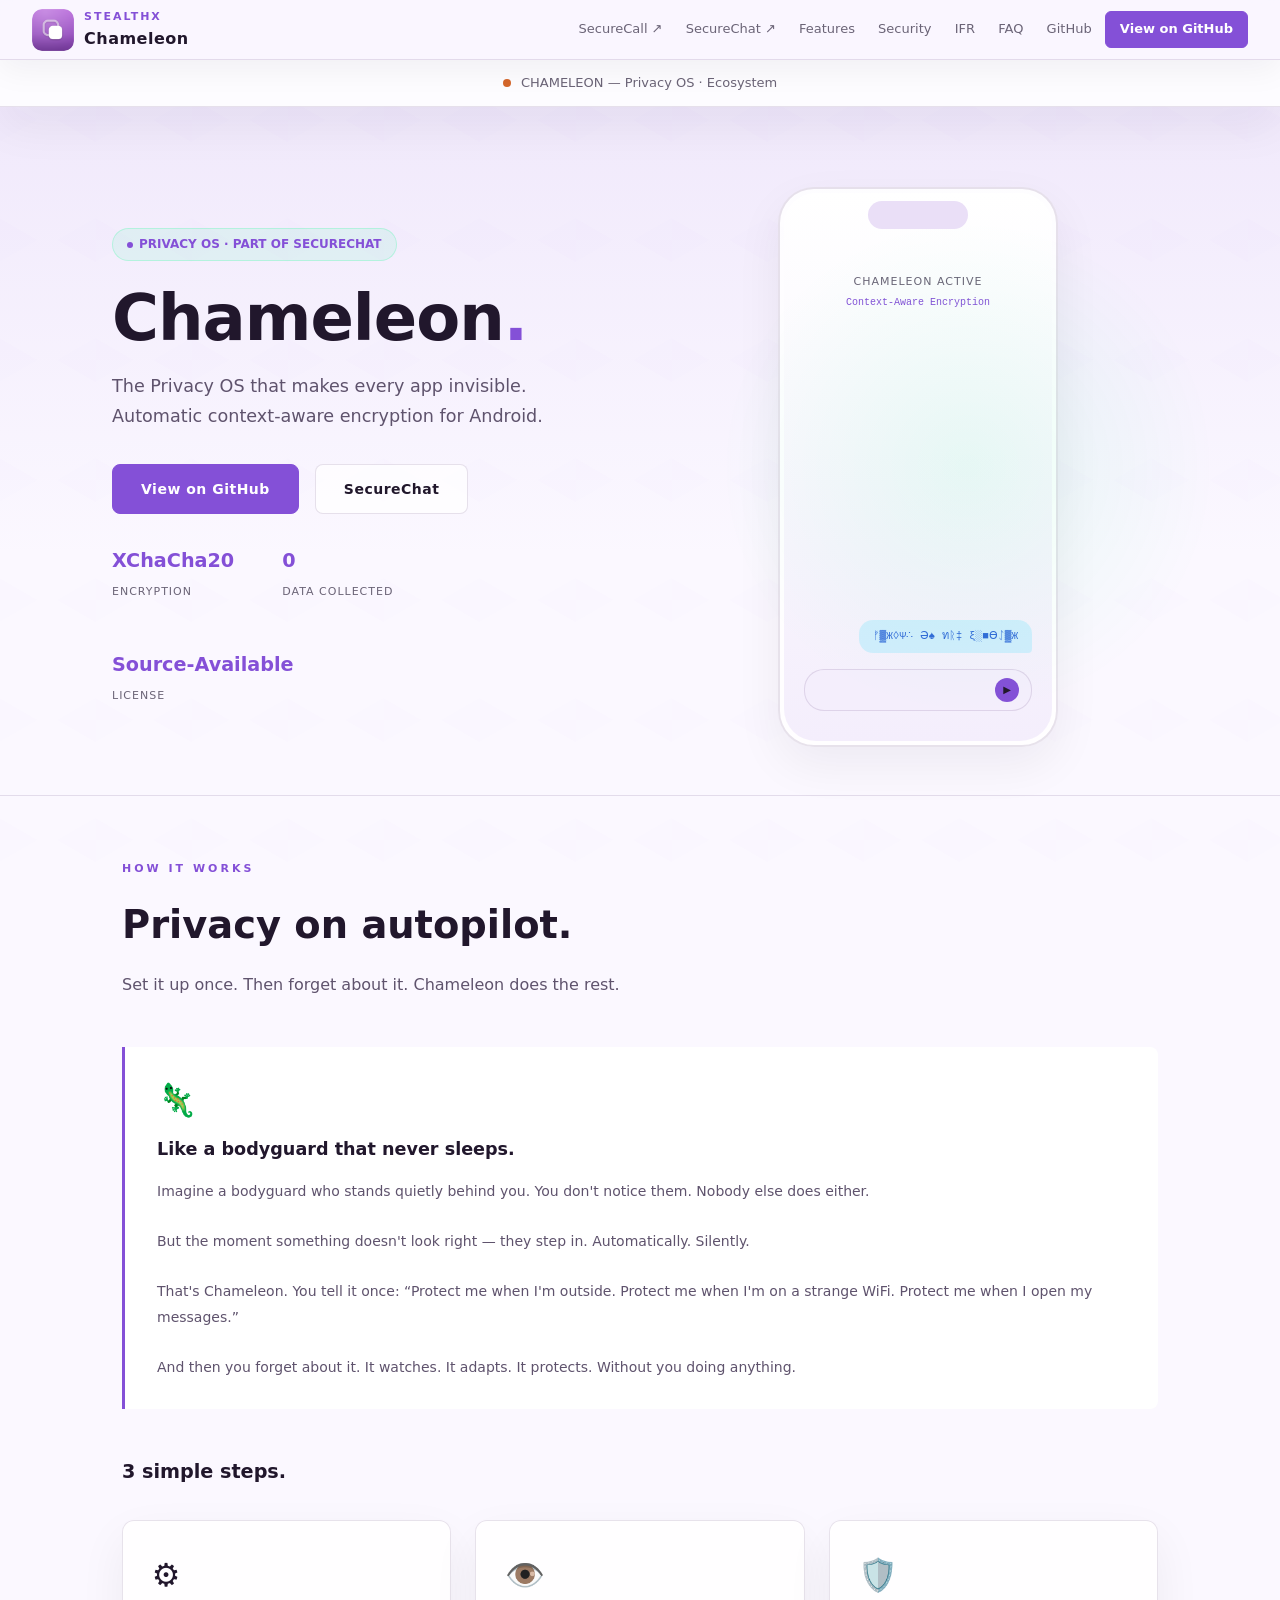
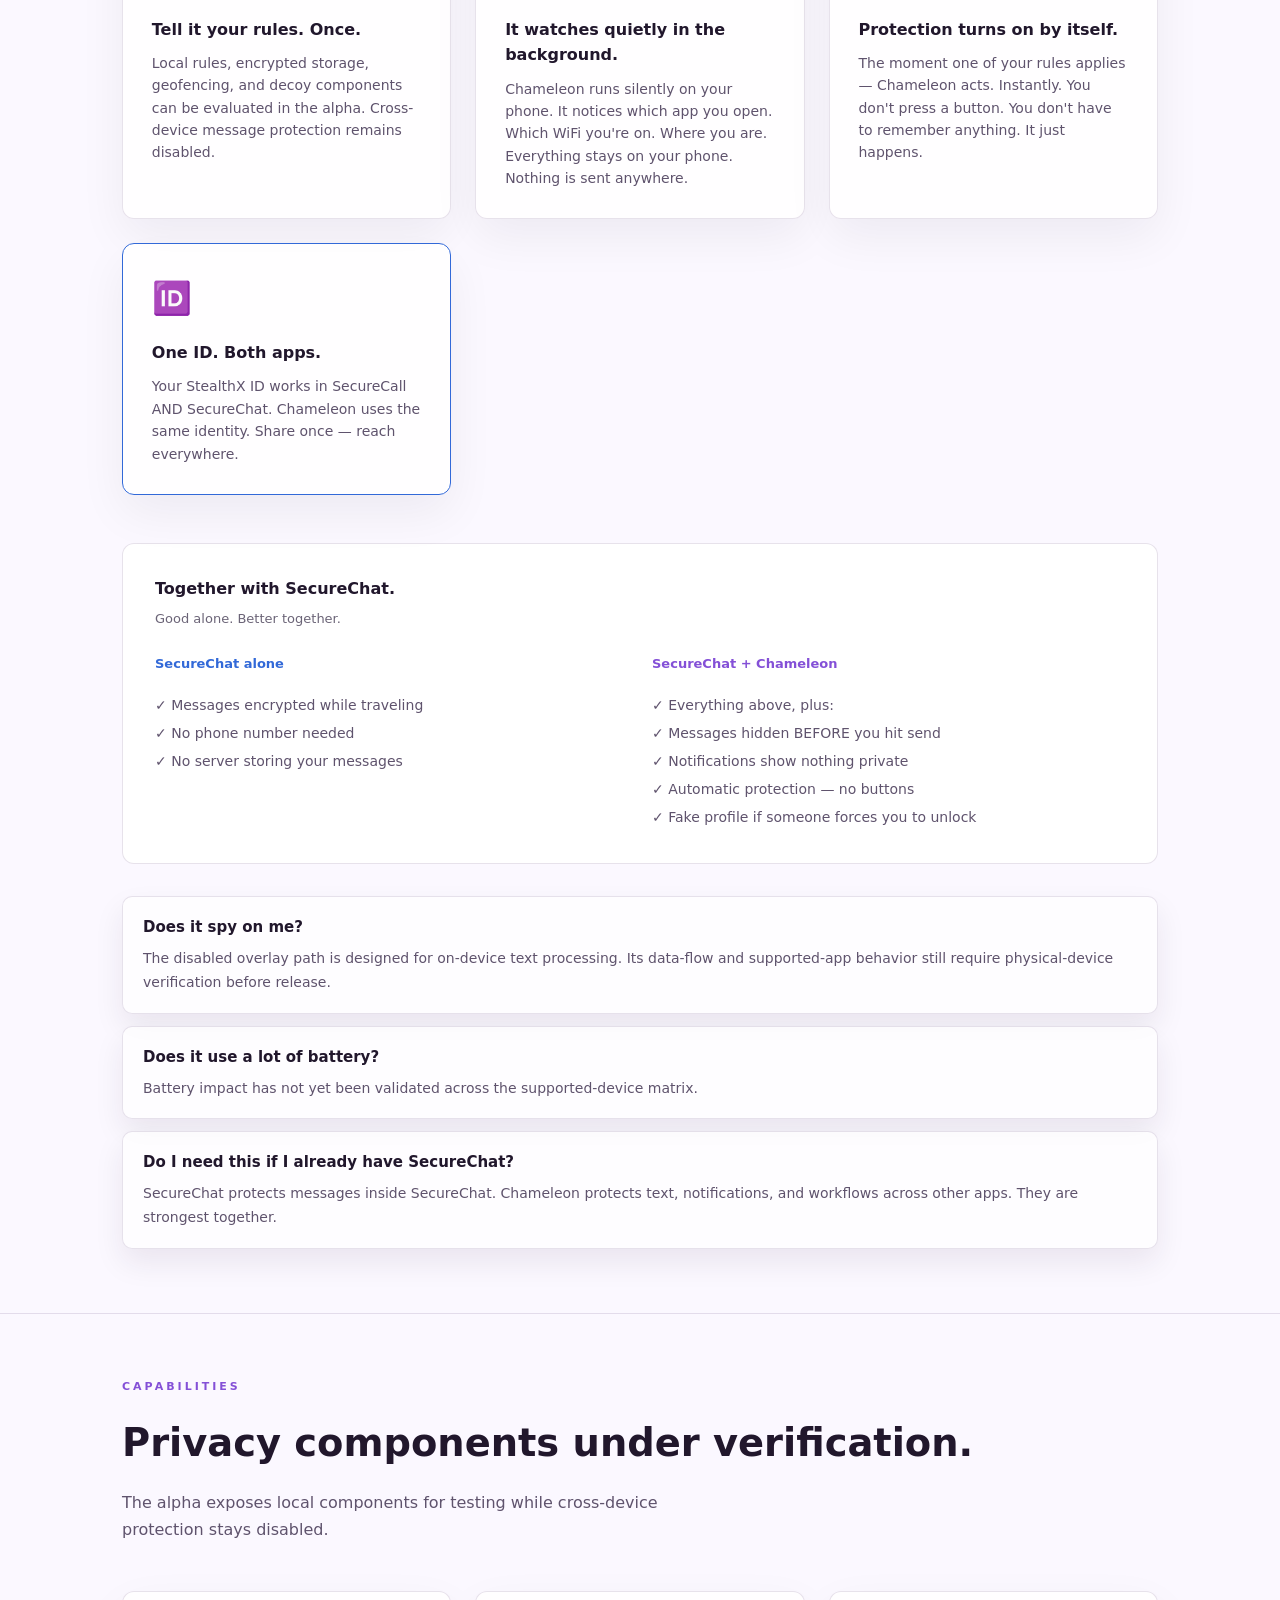
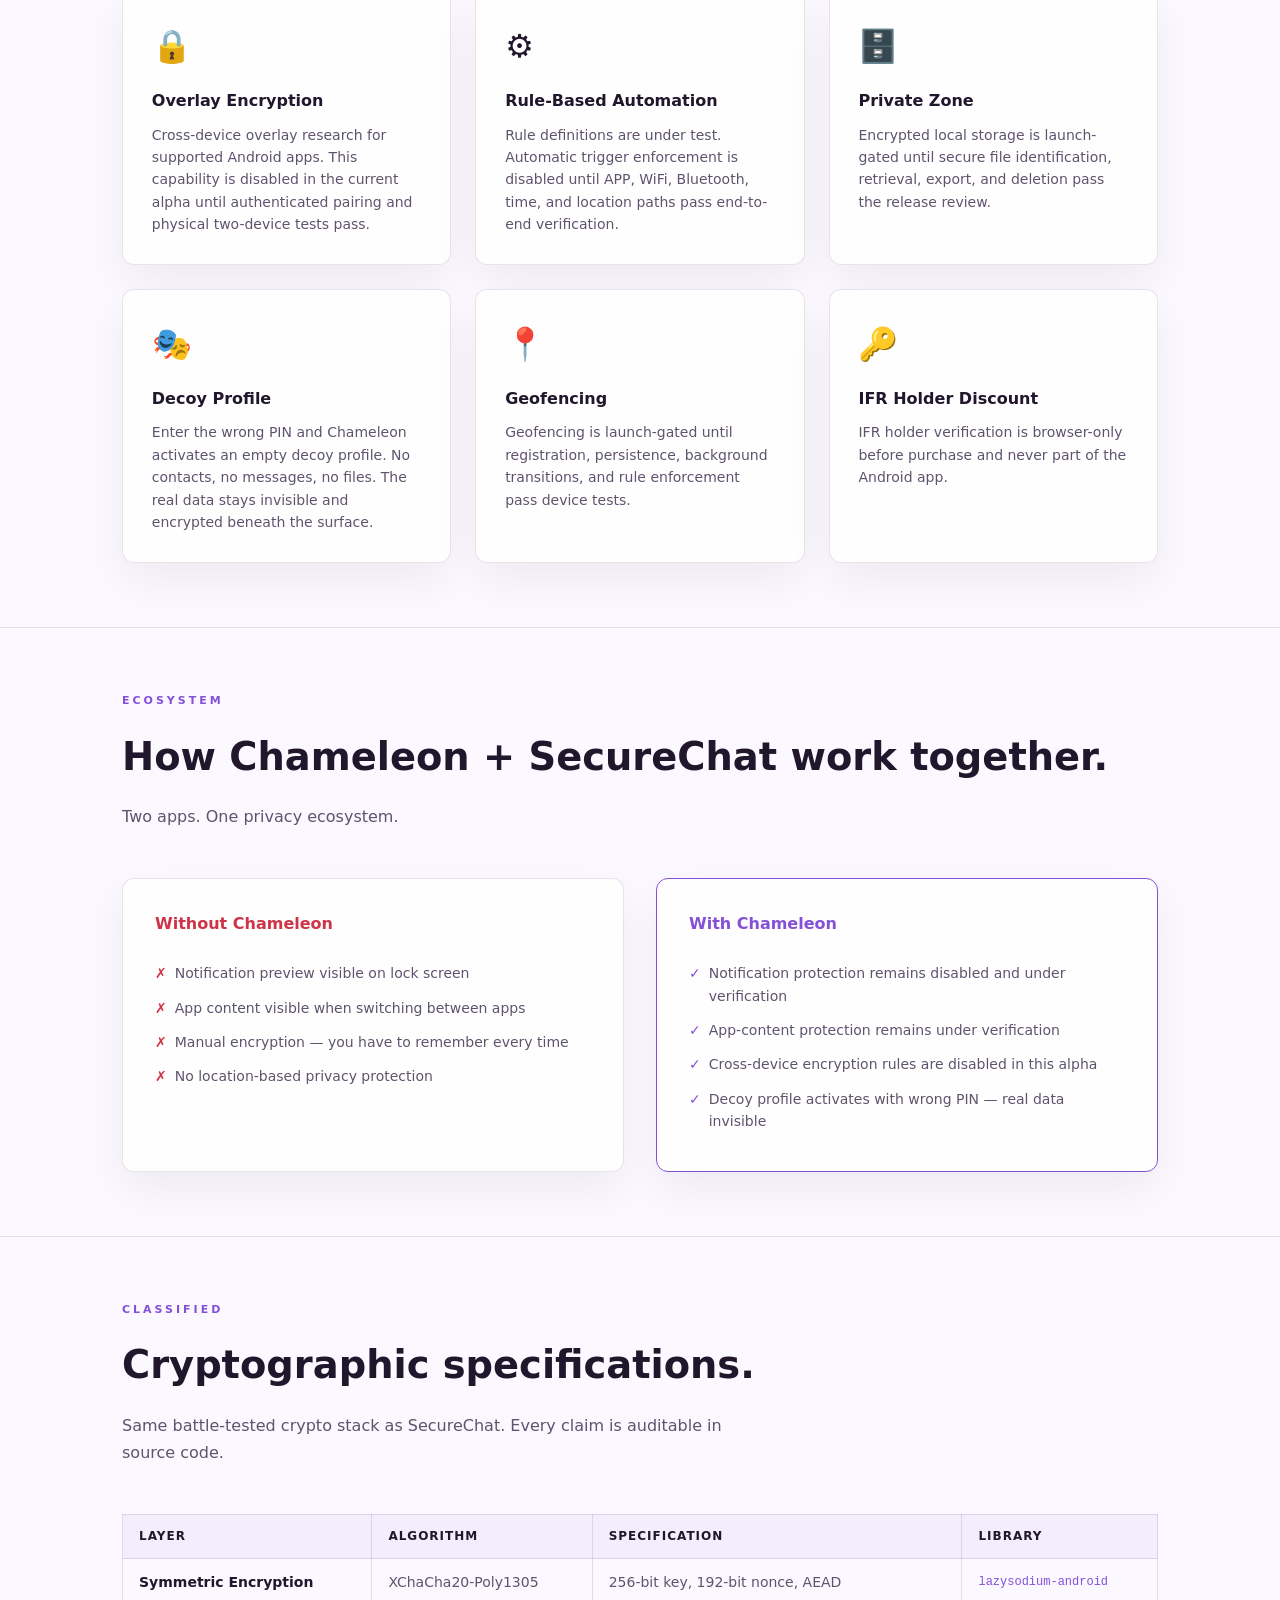
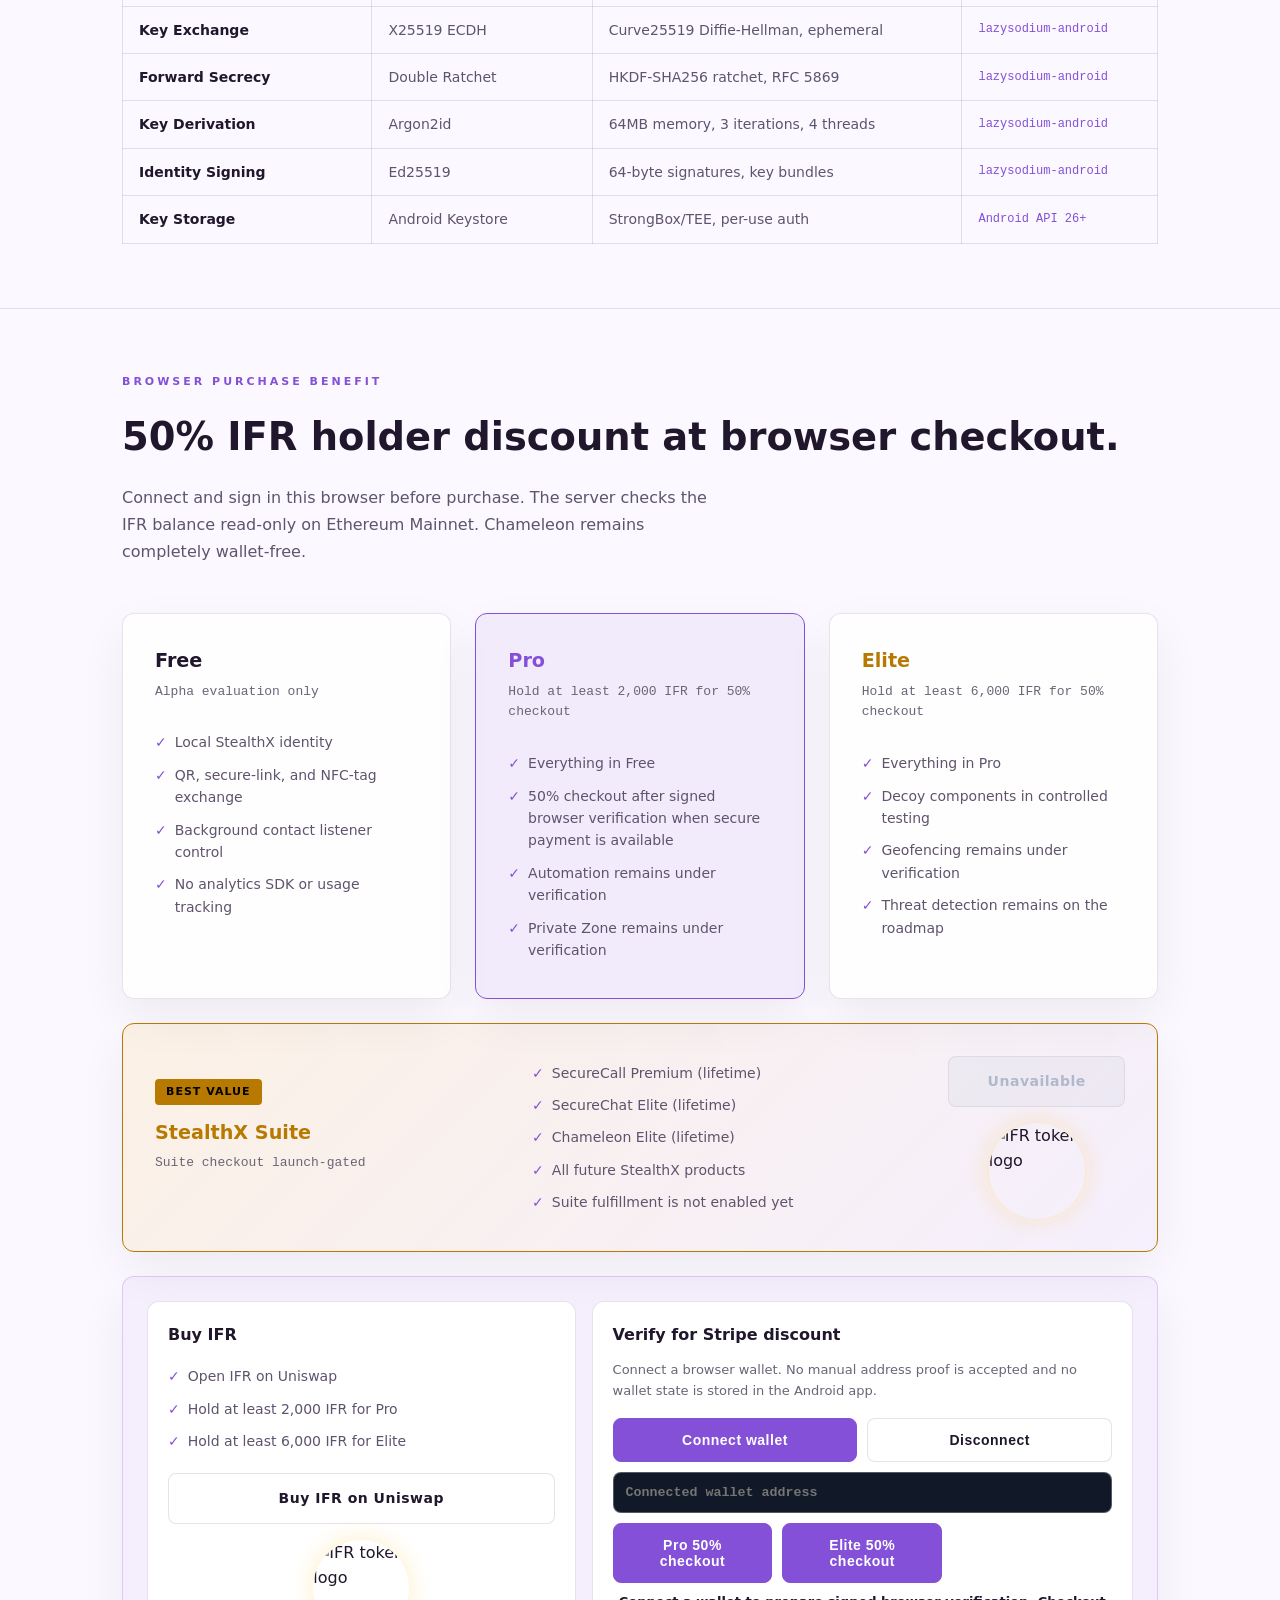
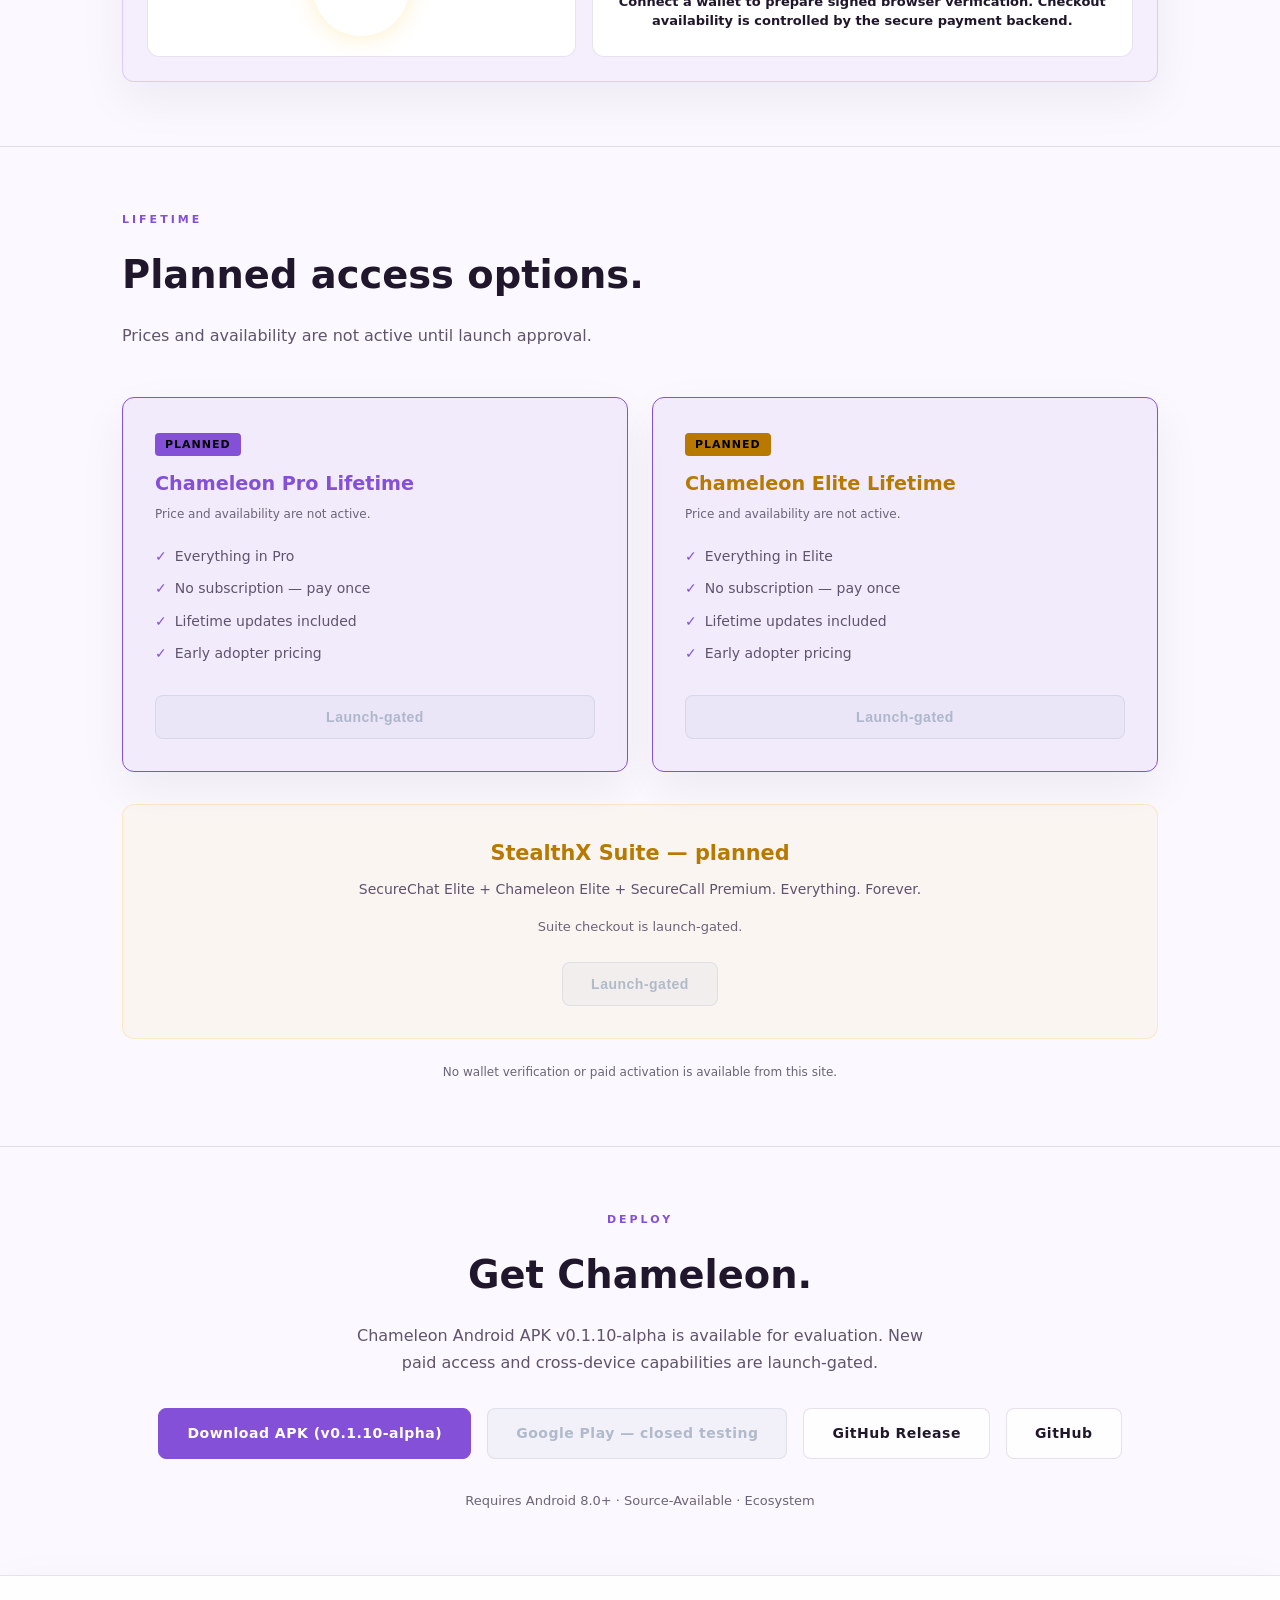
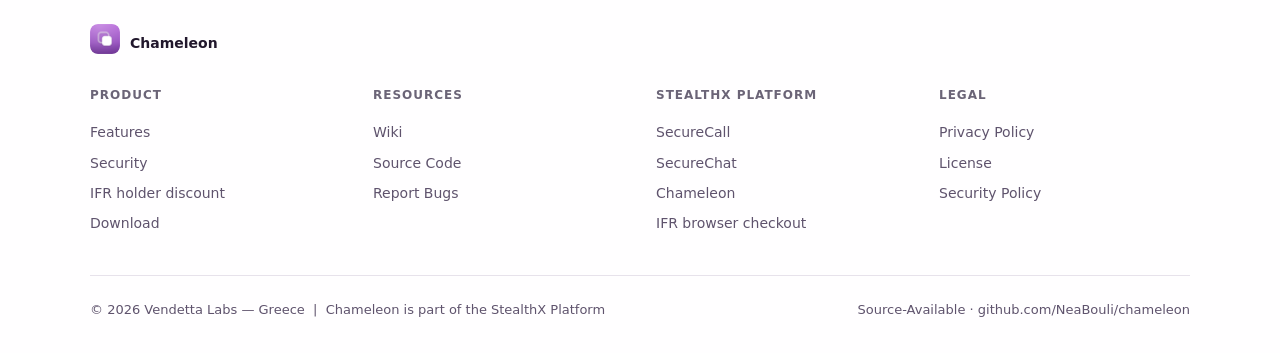
==== commit e8de12c3: "fix: align and harden IFR checkout flow" ====
--- a/index.html
+++ b/index.html
@@ -728,7 +728,7 @@
       <div class="tier-lock">Hold at least 2,000 IFR for 50% checkout</div>
       <ul class="tier-features">
         <li>Everything in Free</li>
-        <li>Paid access remains launch-gated</li>
+        <li>50% checkout after signed browser verification when secure payment is available</li>
         <li>Automation remains under verification</li>
         <li>Private Zone remains under verification</li>
       </ul>
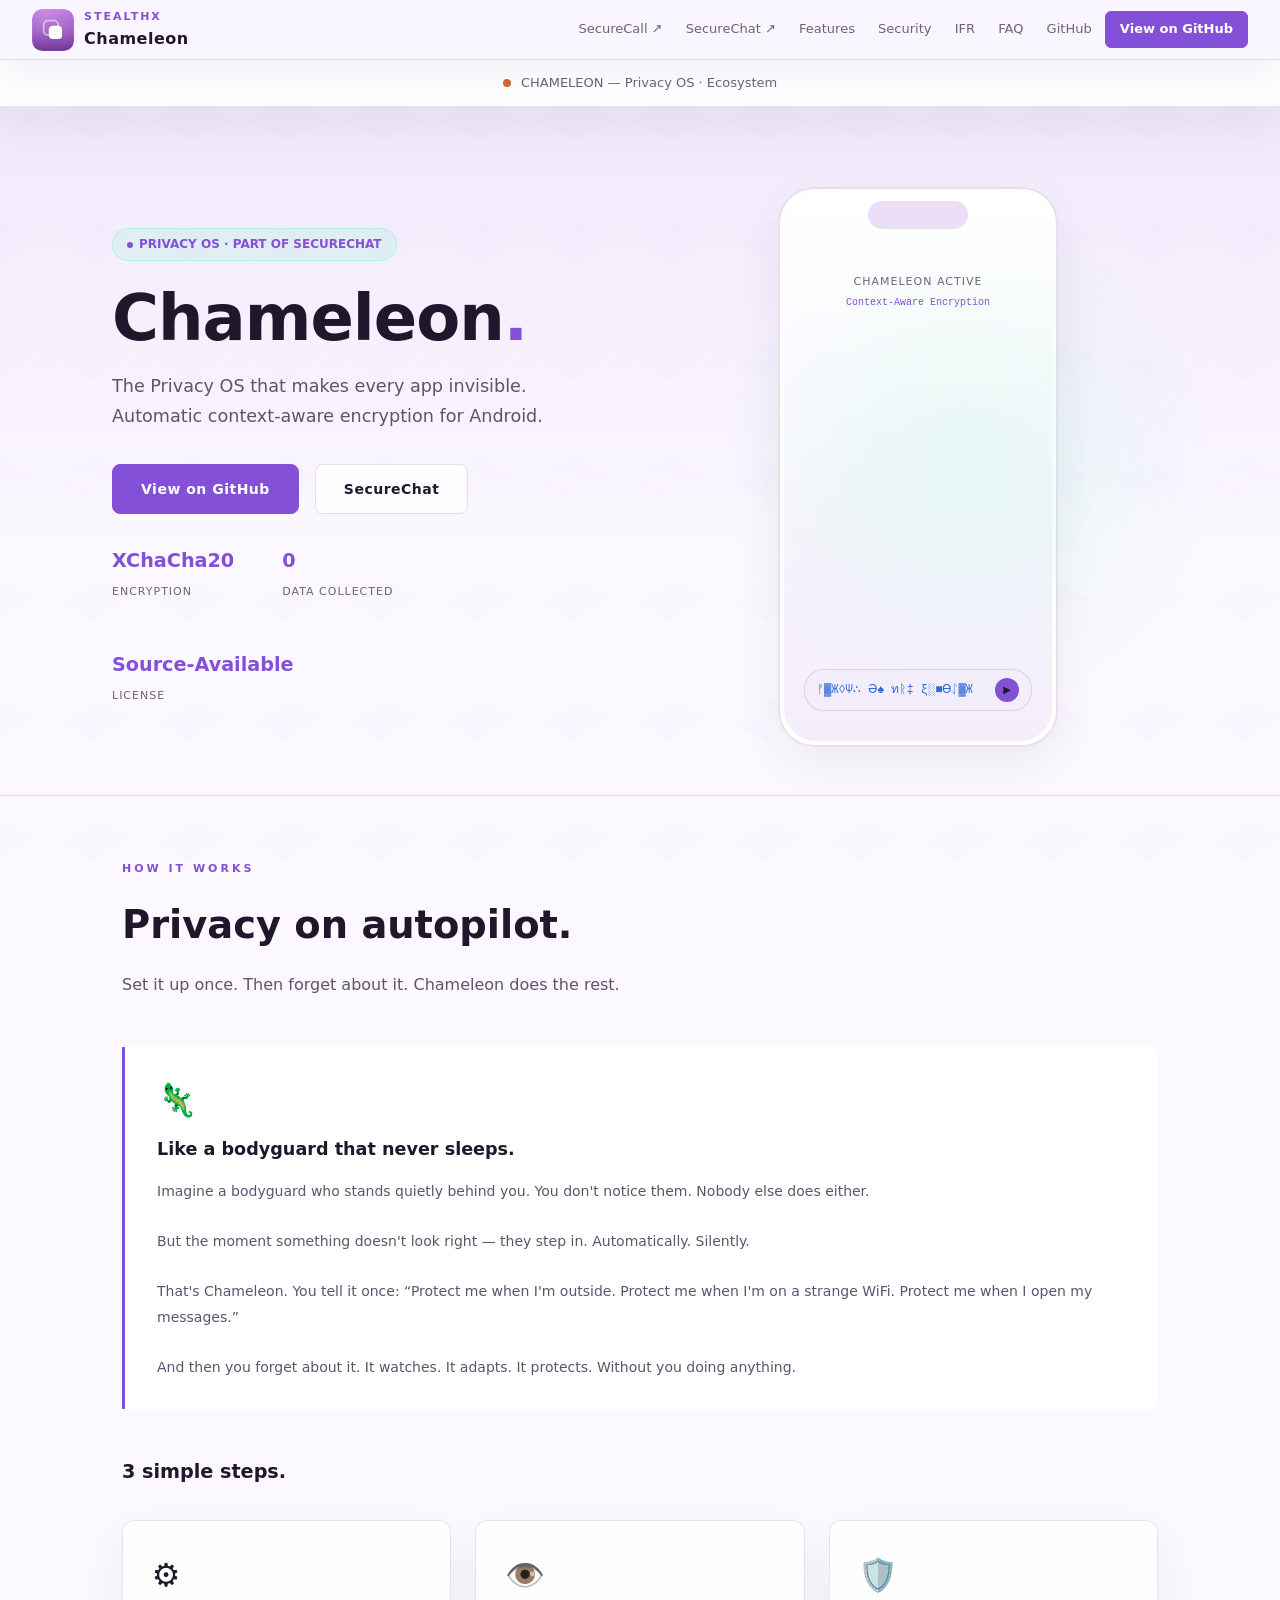
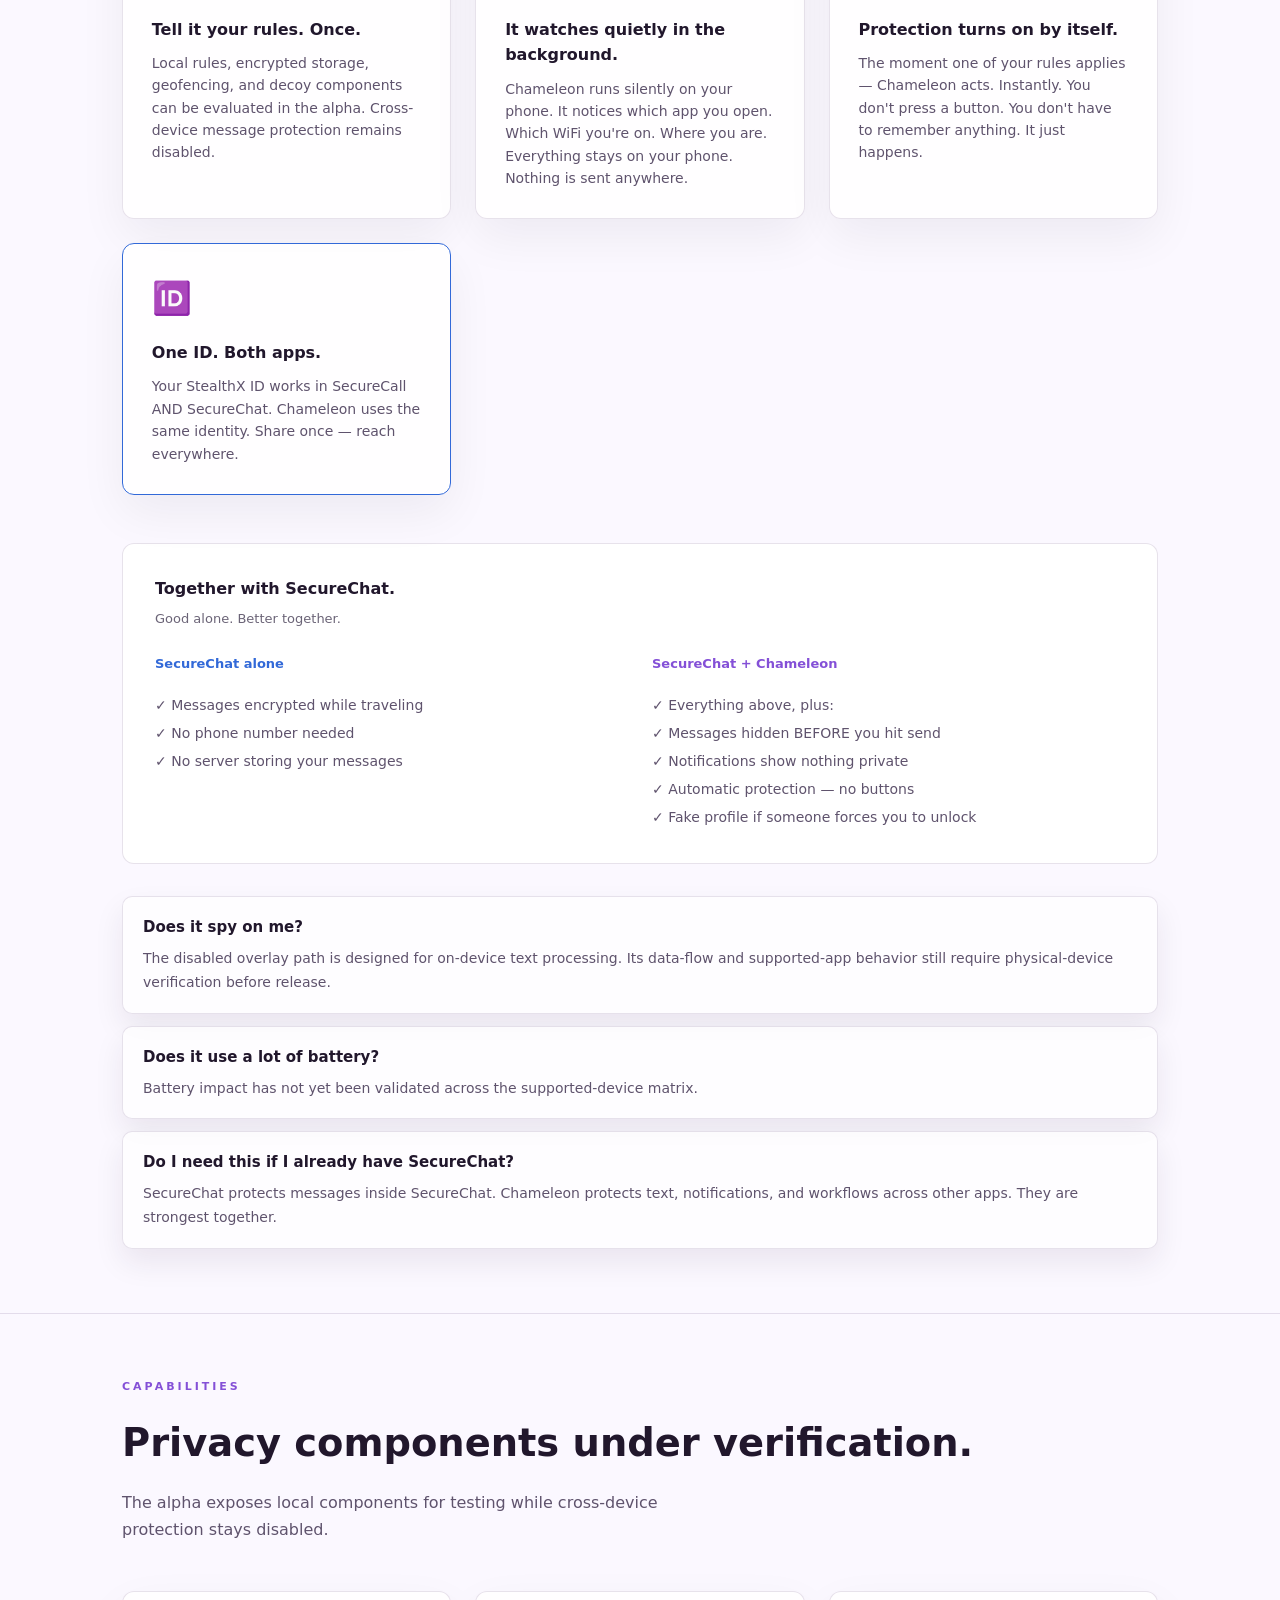
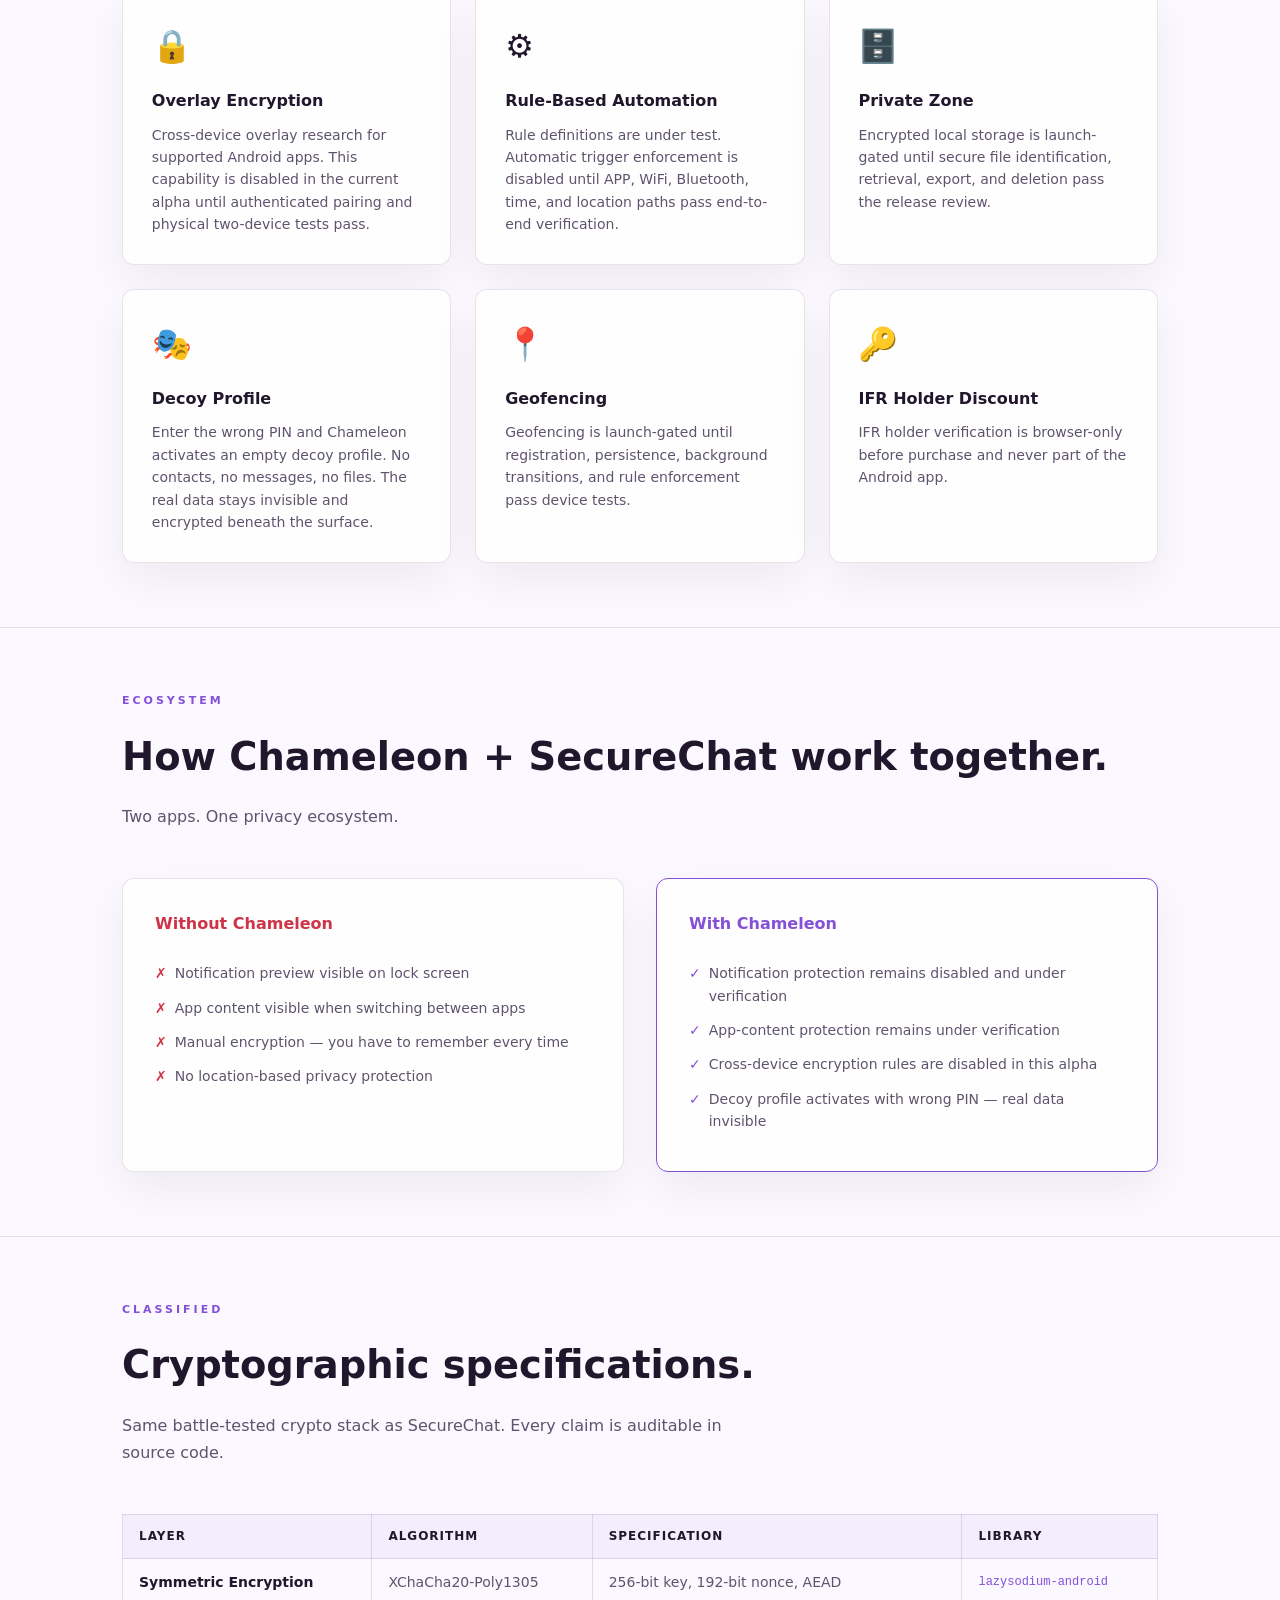
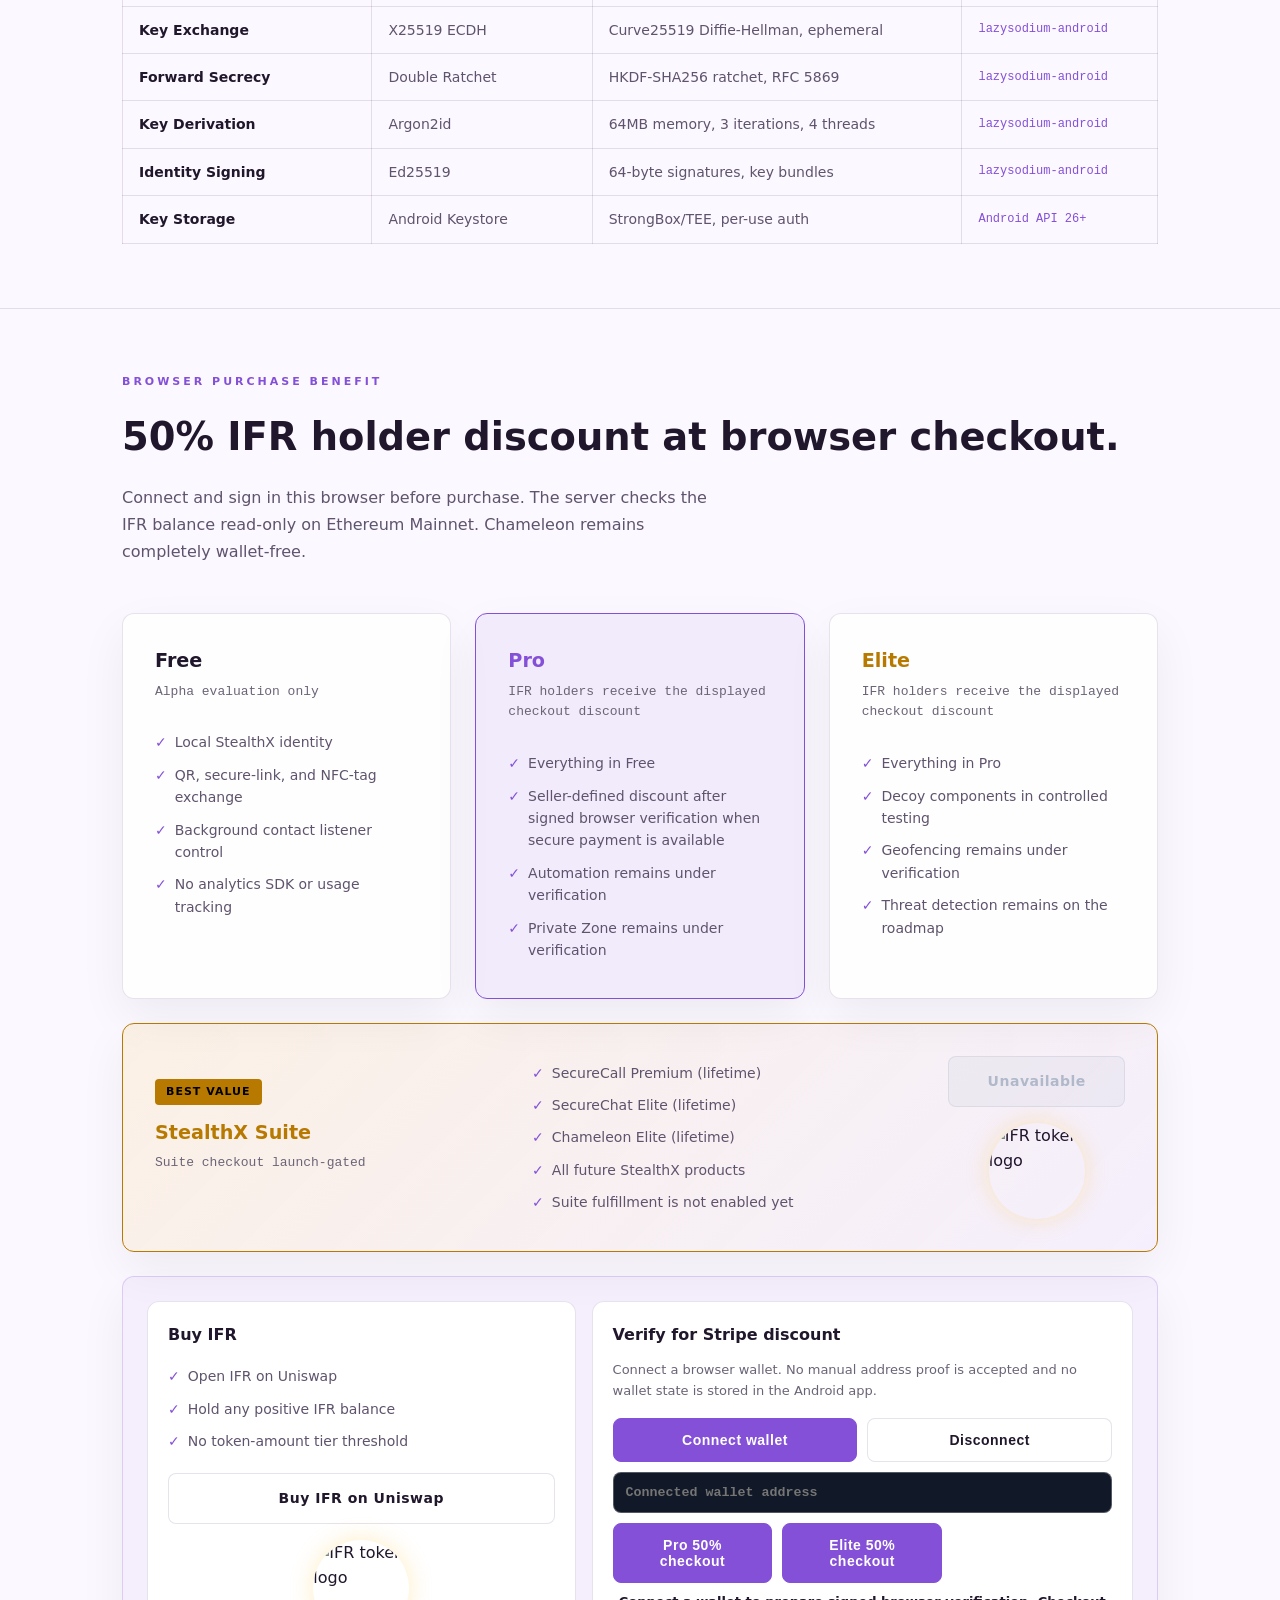
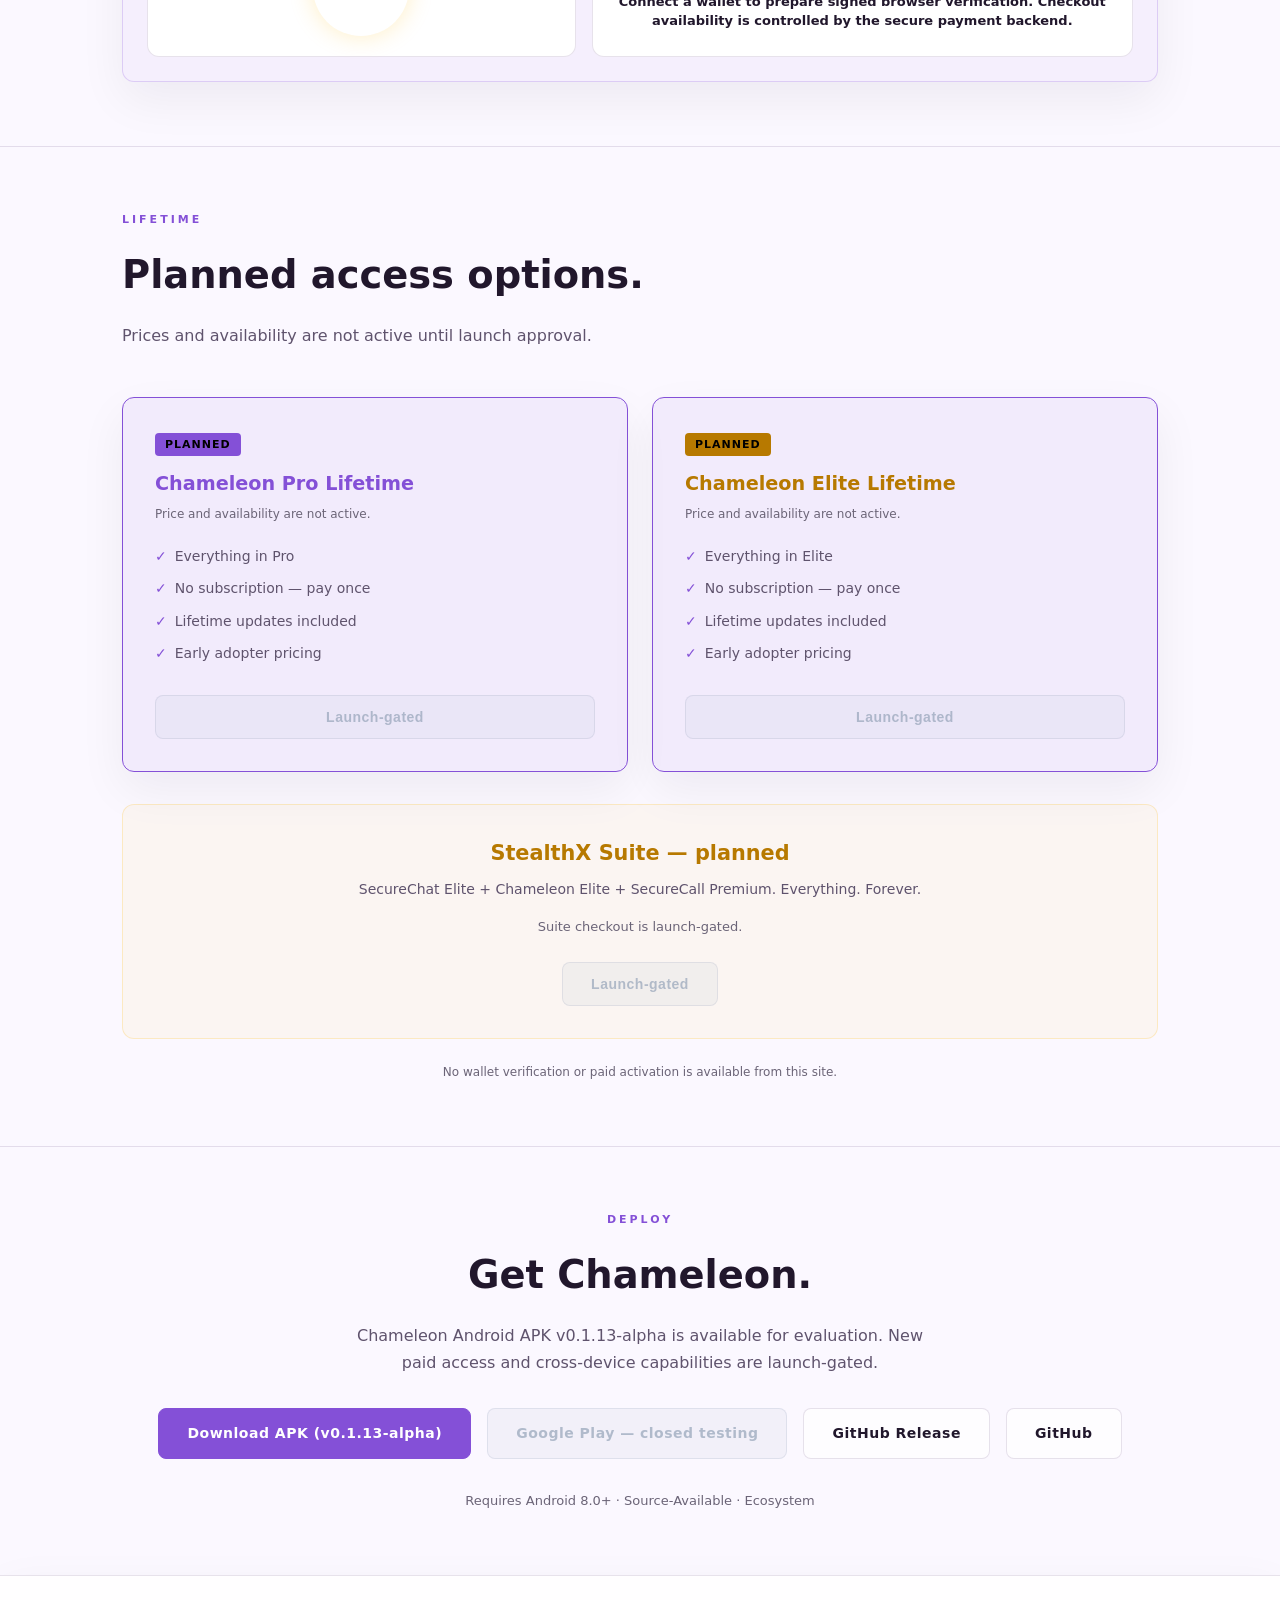
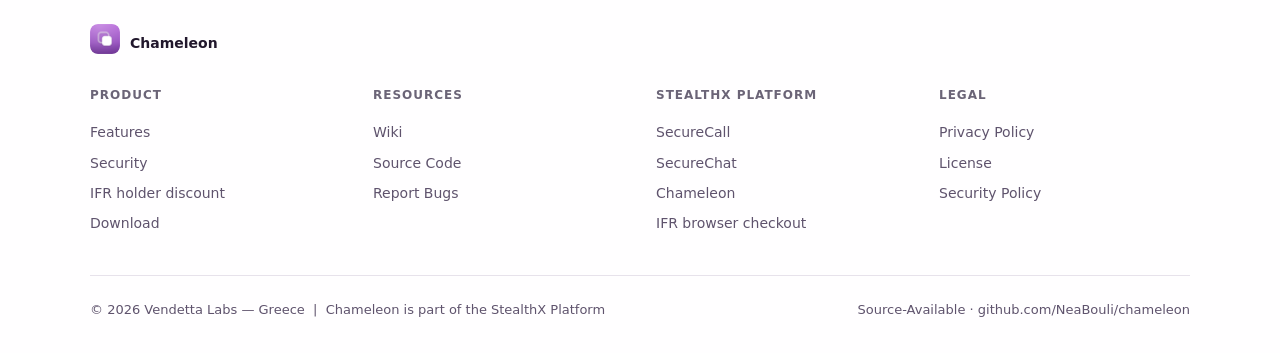
==== commit 35d4aa9f: "fix: prepare pre-sale release candidate" ====
--- a/index.html
+++ b/index.html
@@ -725,17 +725,17 @@
     </div>
     <div class="tier-card featured">
       <div class="tier-name" style="color:var(--green)">Pro</div>
-      <div class="tier-lock">Hold at least 2,000 IFR for 50% checkout</div>
+      <div class="tier-lock">IFR holders receive the displayed checkout discount</div>
       <ul class="tier-features">
         <li>Everything in Free</li>
-        <li>50% checkout after signed browser verification when secure payment is available</li>
+        <li>Seller-defined discount after signed browser verification when secure payment is available</li>
         <li>Automation remains under verification</li>
         <li>Private Zone remains under verification</li>
       </ul>
     </div>
     <div class="tier-card">
       <div class="tier-name" style="color:var(--gold)">Elite</div>
-      <div class="tier-lock">Hold at least 6,000 IFR for 50% checkout</div>
+      <div class="tier-lock">IFR holders receive the displayed checkout discount</div>
       <ul class="tier-features">
         <li>Everything in Pro</li>
         <li>Decoy components in controlled testing</li>
@@ -771,8 +771,8 @@
         <h3>Buy IFR</h3>
         <ul class="tier-features">
           <li>Open IFR on Uniswap</li>
-          <li>Hold at least 2,000 IFR for Pro</li>
-          <li>Hold at least 6,000 IFR for Elite</li>
+          <li>Hold any positive IFR balance</li>
+          <li>No token-amount tier threshold</li>
         </ul>
         <a href="https://app.uniswap.org/explore/tokens/ethereum/0x77e99917Eca8539c62F509ED1193ac36580A6e7B" class="btn btn-secondary" style="display:block;width:100%;text-align:center;" target="_blank" rel="noopener">Buy IFR on Uniswap</a>
         <div class="ifr-token-logo"><img src="https://ifrunit.tech/assets/ifr_icon_256.png" alt="IFR token logo" width="96" height="96" loading="lazy"></div>
@@ -848,12 +848,12 @@
 <section id="download" style="text-align:center;">
   <div class="section-label">Deploy</div>
   <h2 class="section-title">Get Chameleon.</h2>
-  <p class="section-sub" style="margin:0 auto 2rem;">Chameleon Android APK v0.1.10-alpha is available for evaluation. New paid access and cross-device capabilities are launch-gated.</p>
+  <p class="section-sub" style="margin:0 auto 2rem;">Chameleon Android APK v0.1.13-alpha is available for evaluation. New paid access and cross-device capabilities are launch-gated.</p>
 
   <div style="display:flex; justify-content:center; gap:1rem; flex-wrap:wrap; margin-bottom:2rem;">
-    <a href="https://github.com/NeaBouli/chameleon/releases/download/v0.1.10-alpha-chameleon/Chameleon-LATEST.apk" class="btn btn-primary">Download APK (v0.1.10-alpha)</a>
+    <a href="https://github.com/NeaBouli/chameleon/releases/latest/download/Chameleon-LATEST.apk" class="btn btn-primary">Download APK (v0.1.13-alpha)</a>
     <a href="#" class="btn btn-disabled" aria-disabled="true" tabindex="-1">Google Play &mdash; closed testing</a>
-    <a href="https://github.com/NeaBouli/chameleon/releases/tag/v0.1.10-alpha-chameleon" class="btn btn-secondary">GitHub Release</a>
+    <a href="https://github.com/NeaBouli/chameleon/releases/latest" class="btn btn-secondary">GitHub Release</a>
     <a href="https://github.com/NeaBouli/chameleon" class="btn btn-secondary">GitHub</a>
   </div>
   <p style="font-size:13px; color:var(--muted);">Requires Android 8.0+ &middot; Source-Available &middot;  Ecosystem</p>
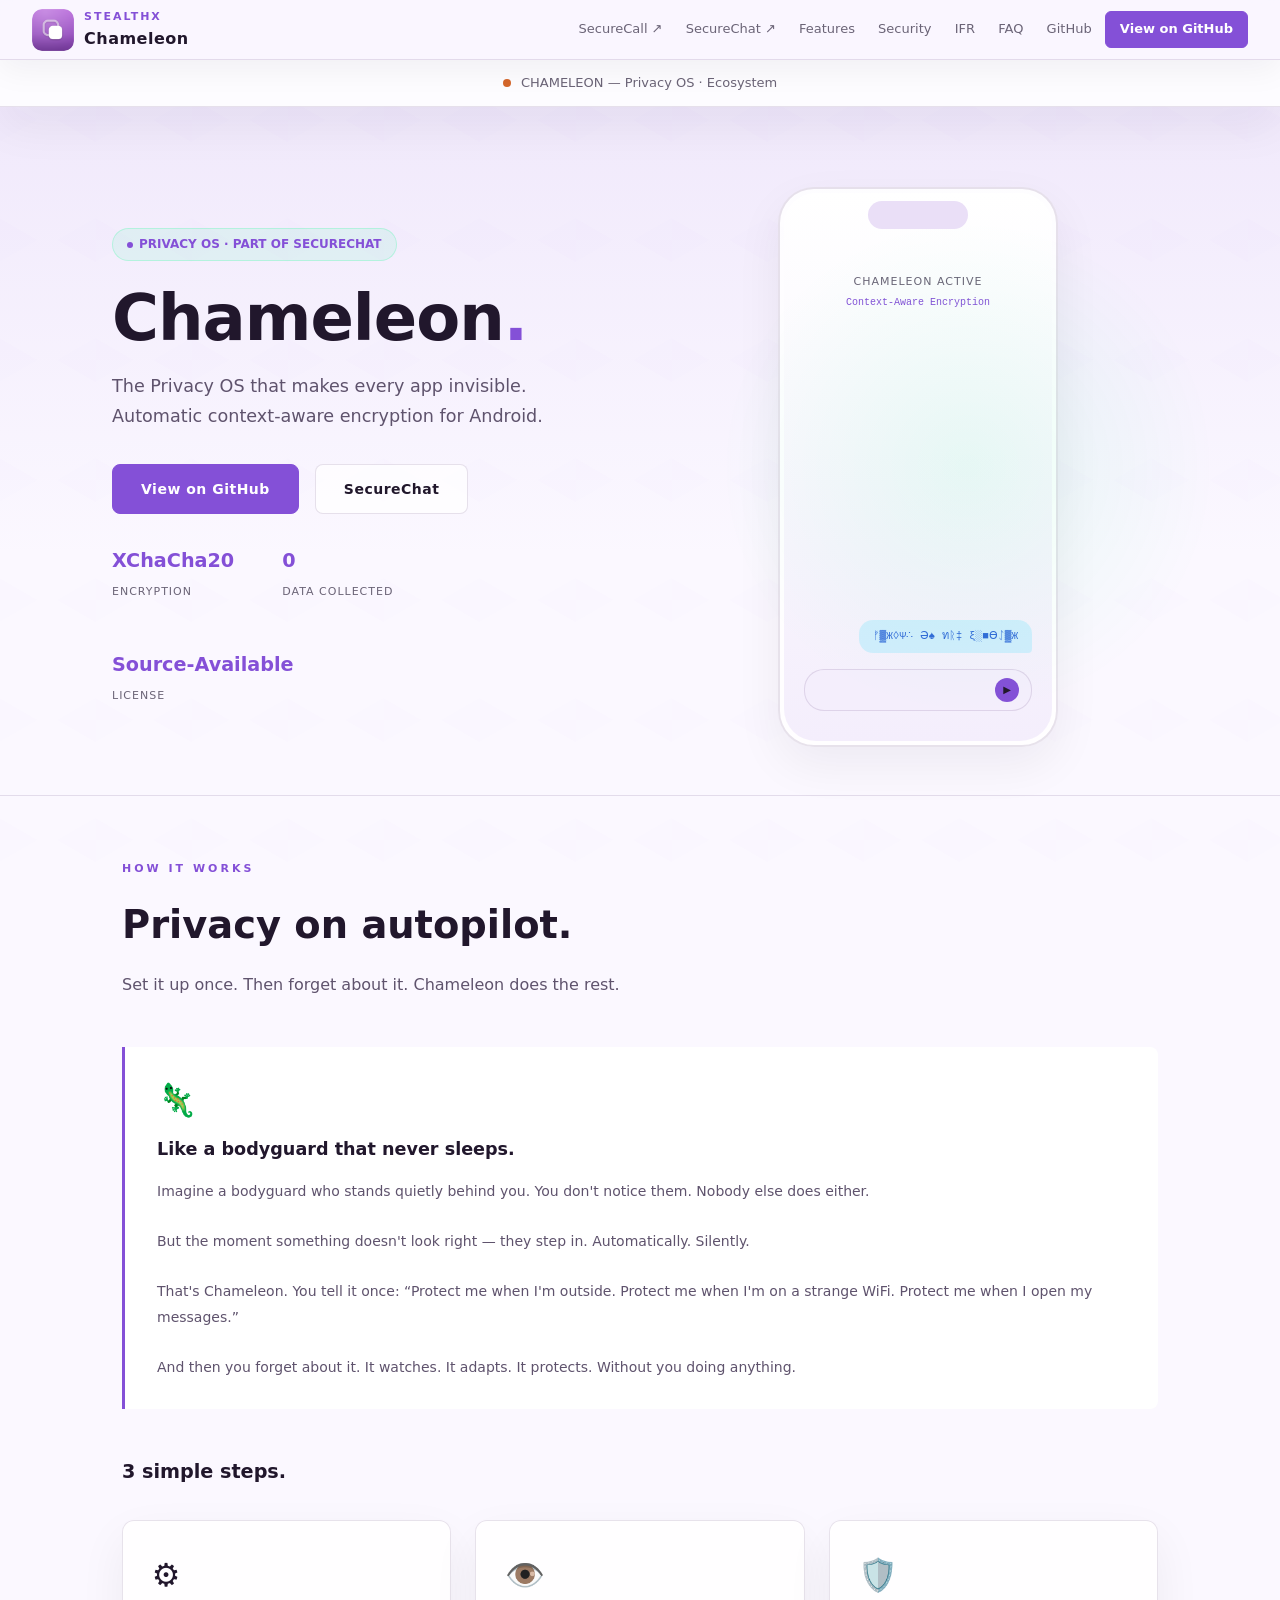
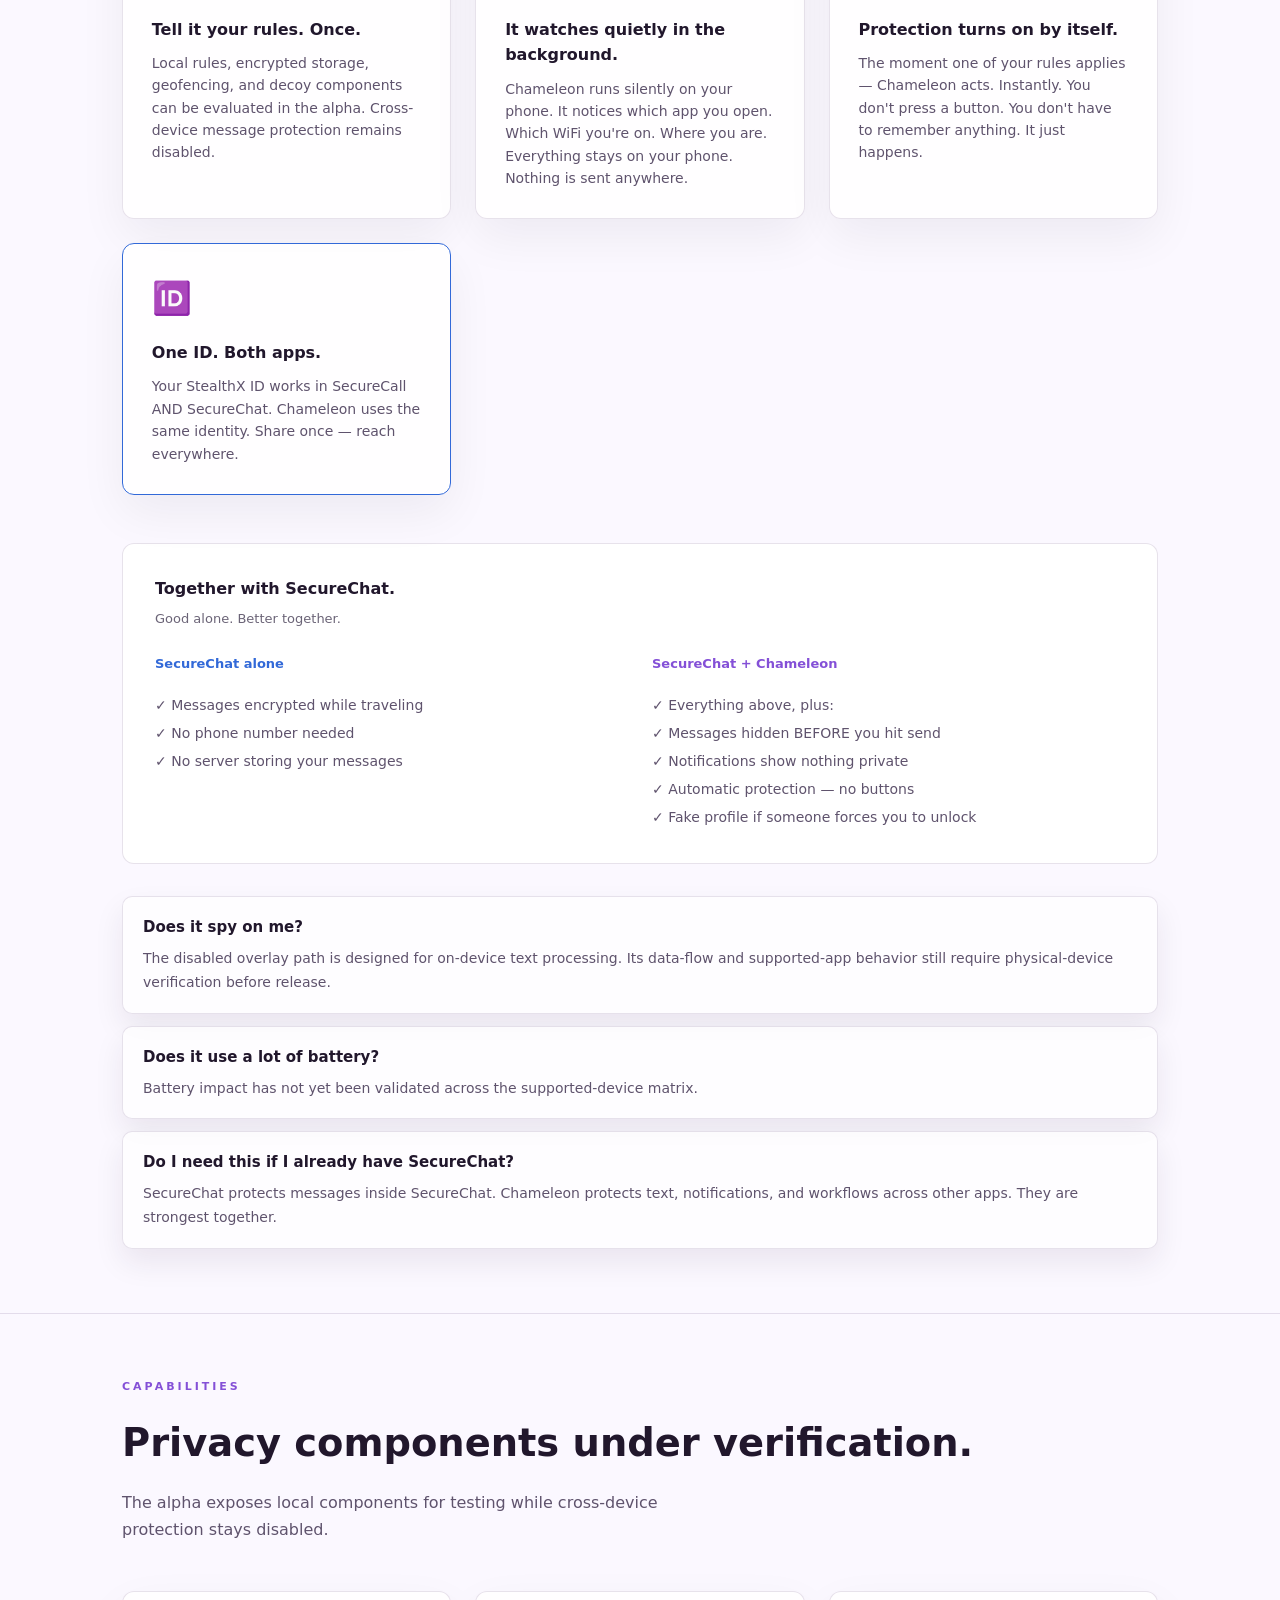
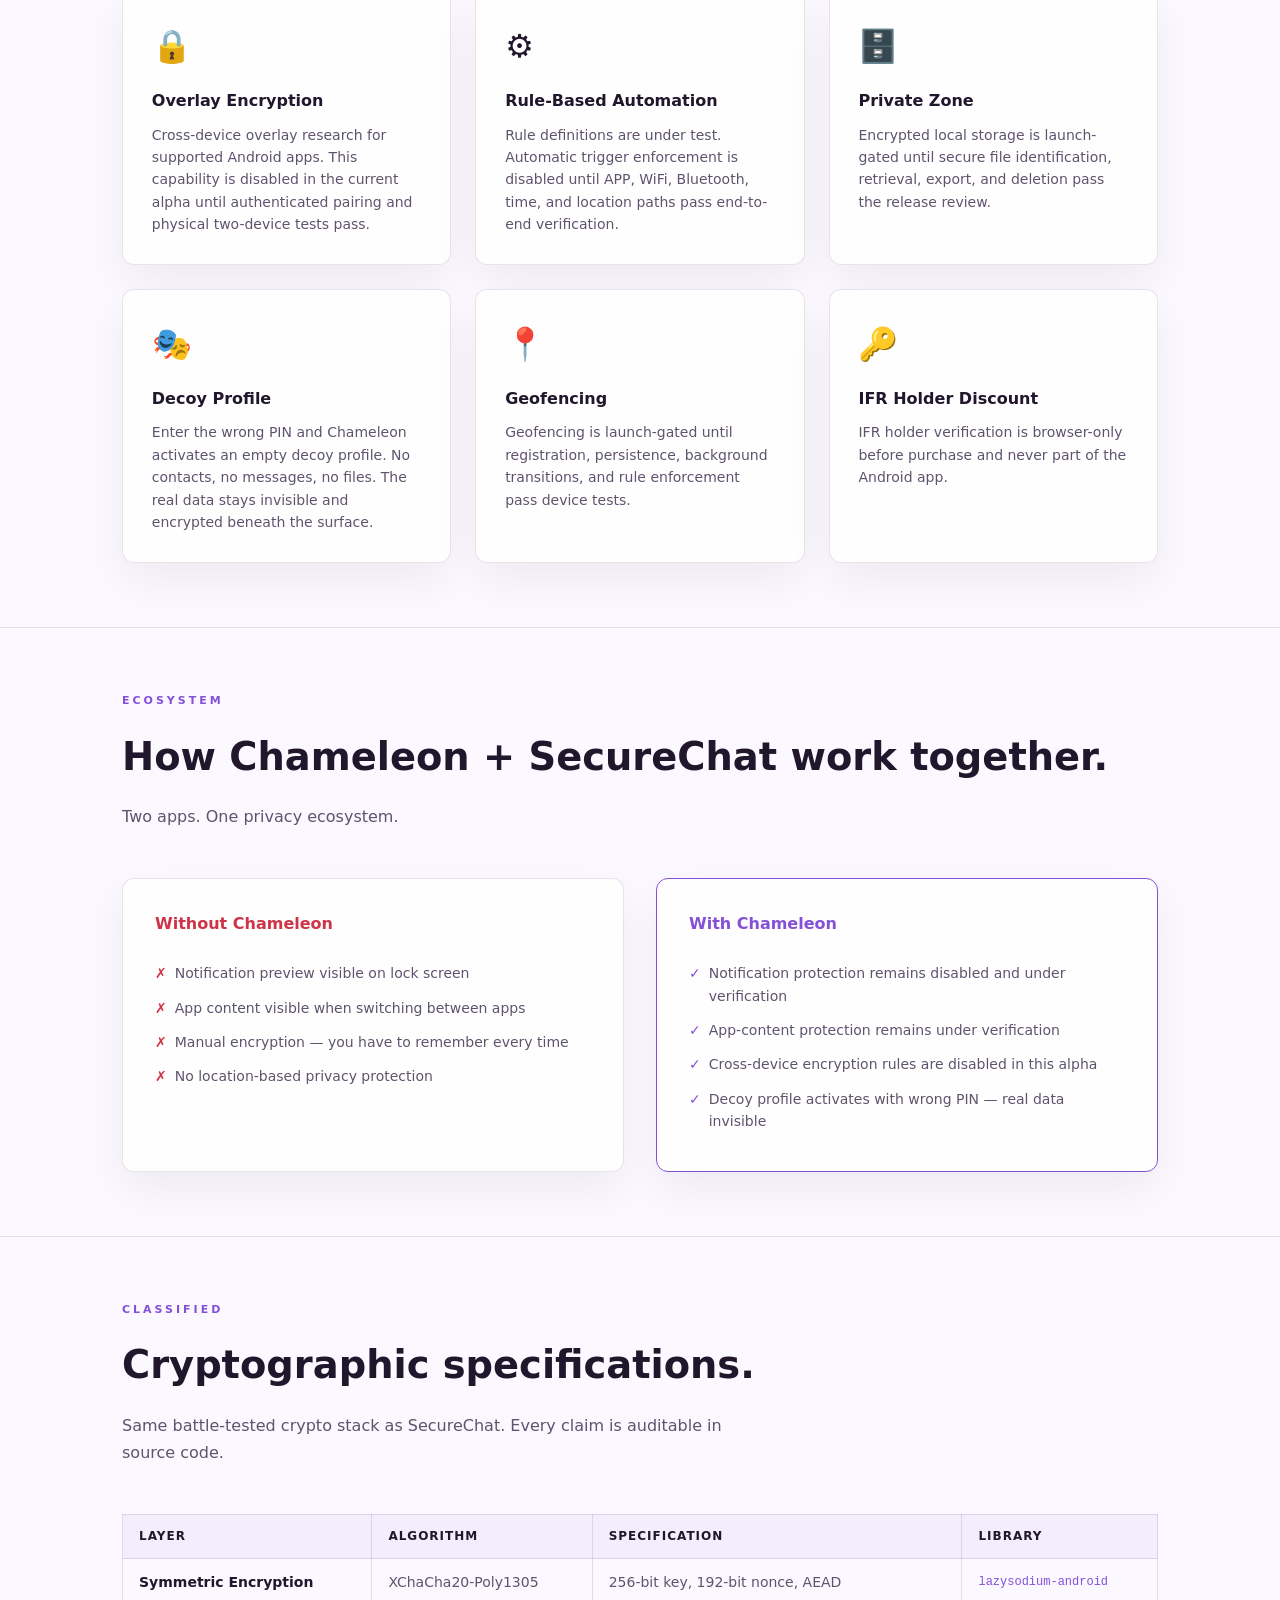
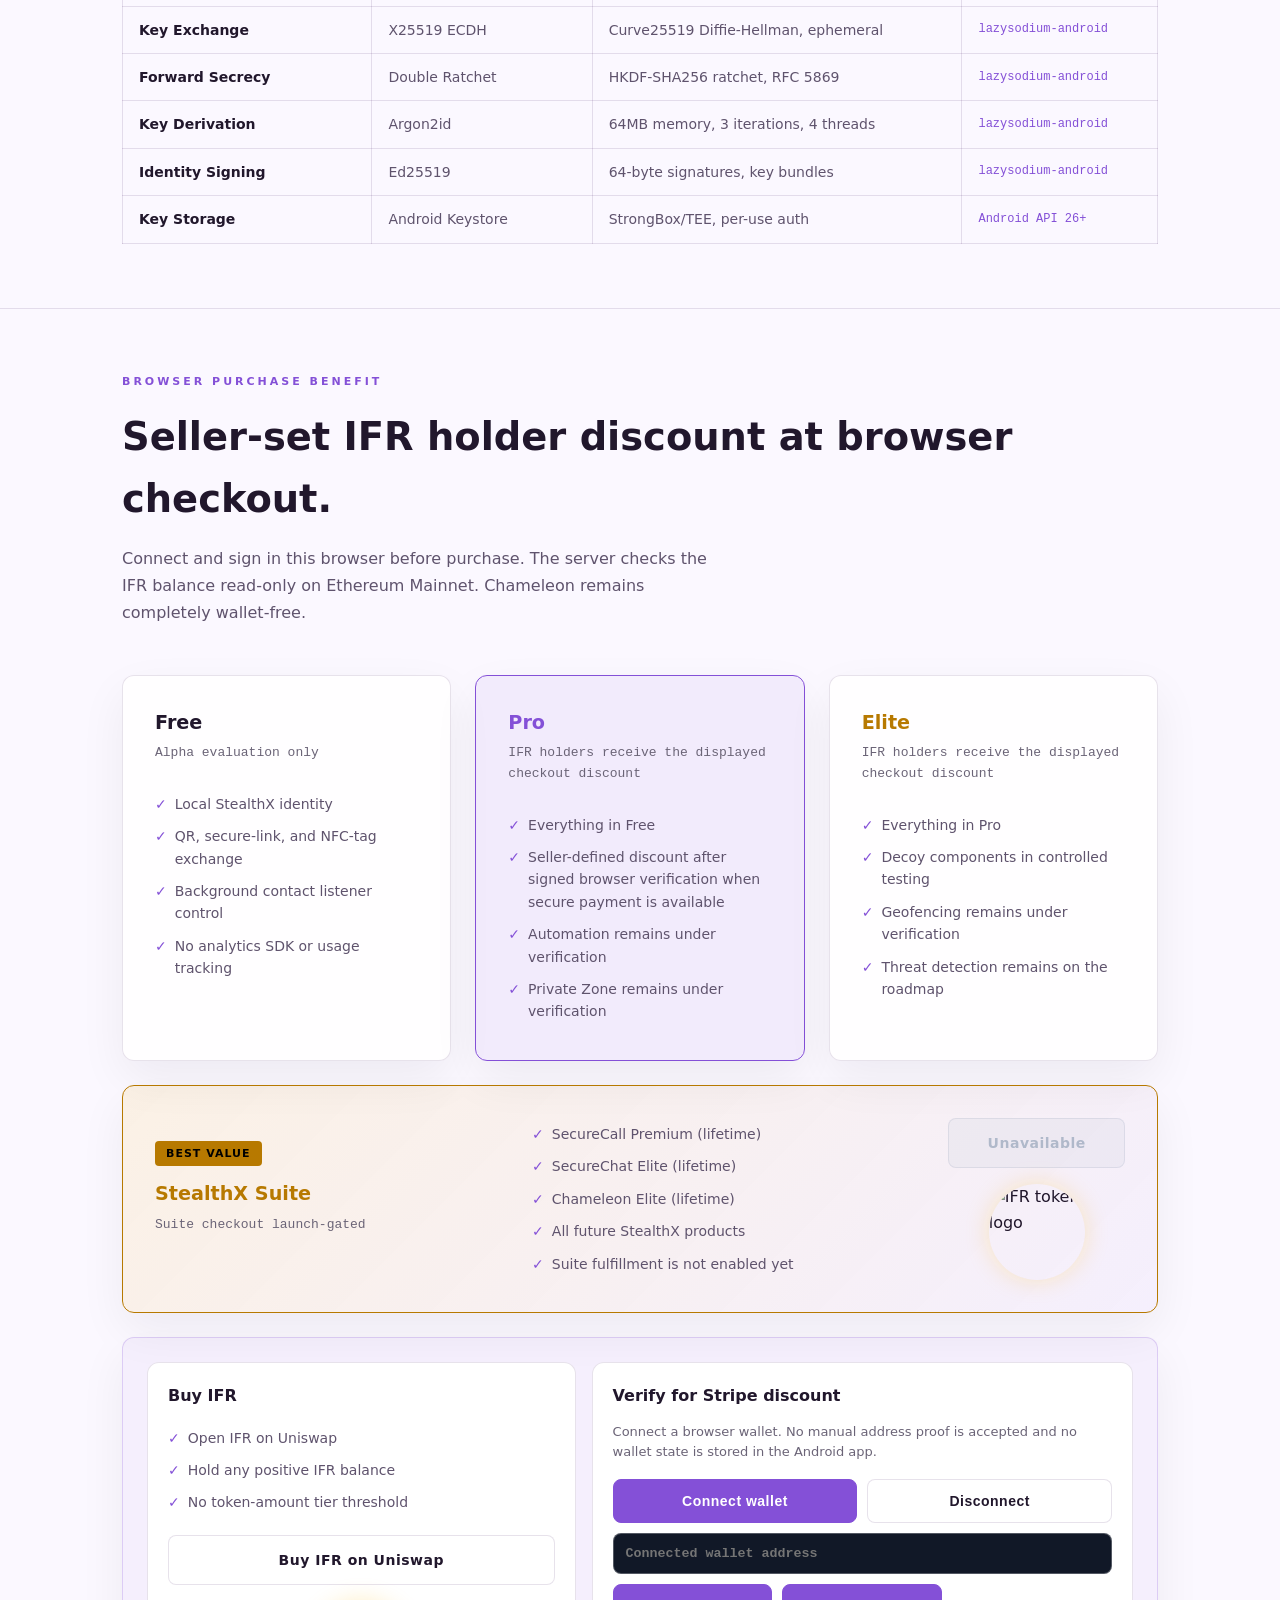
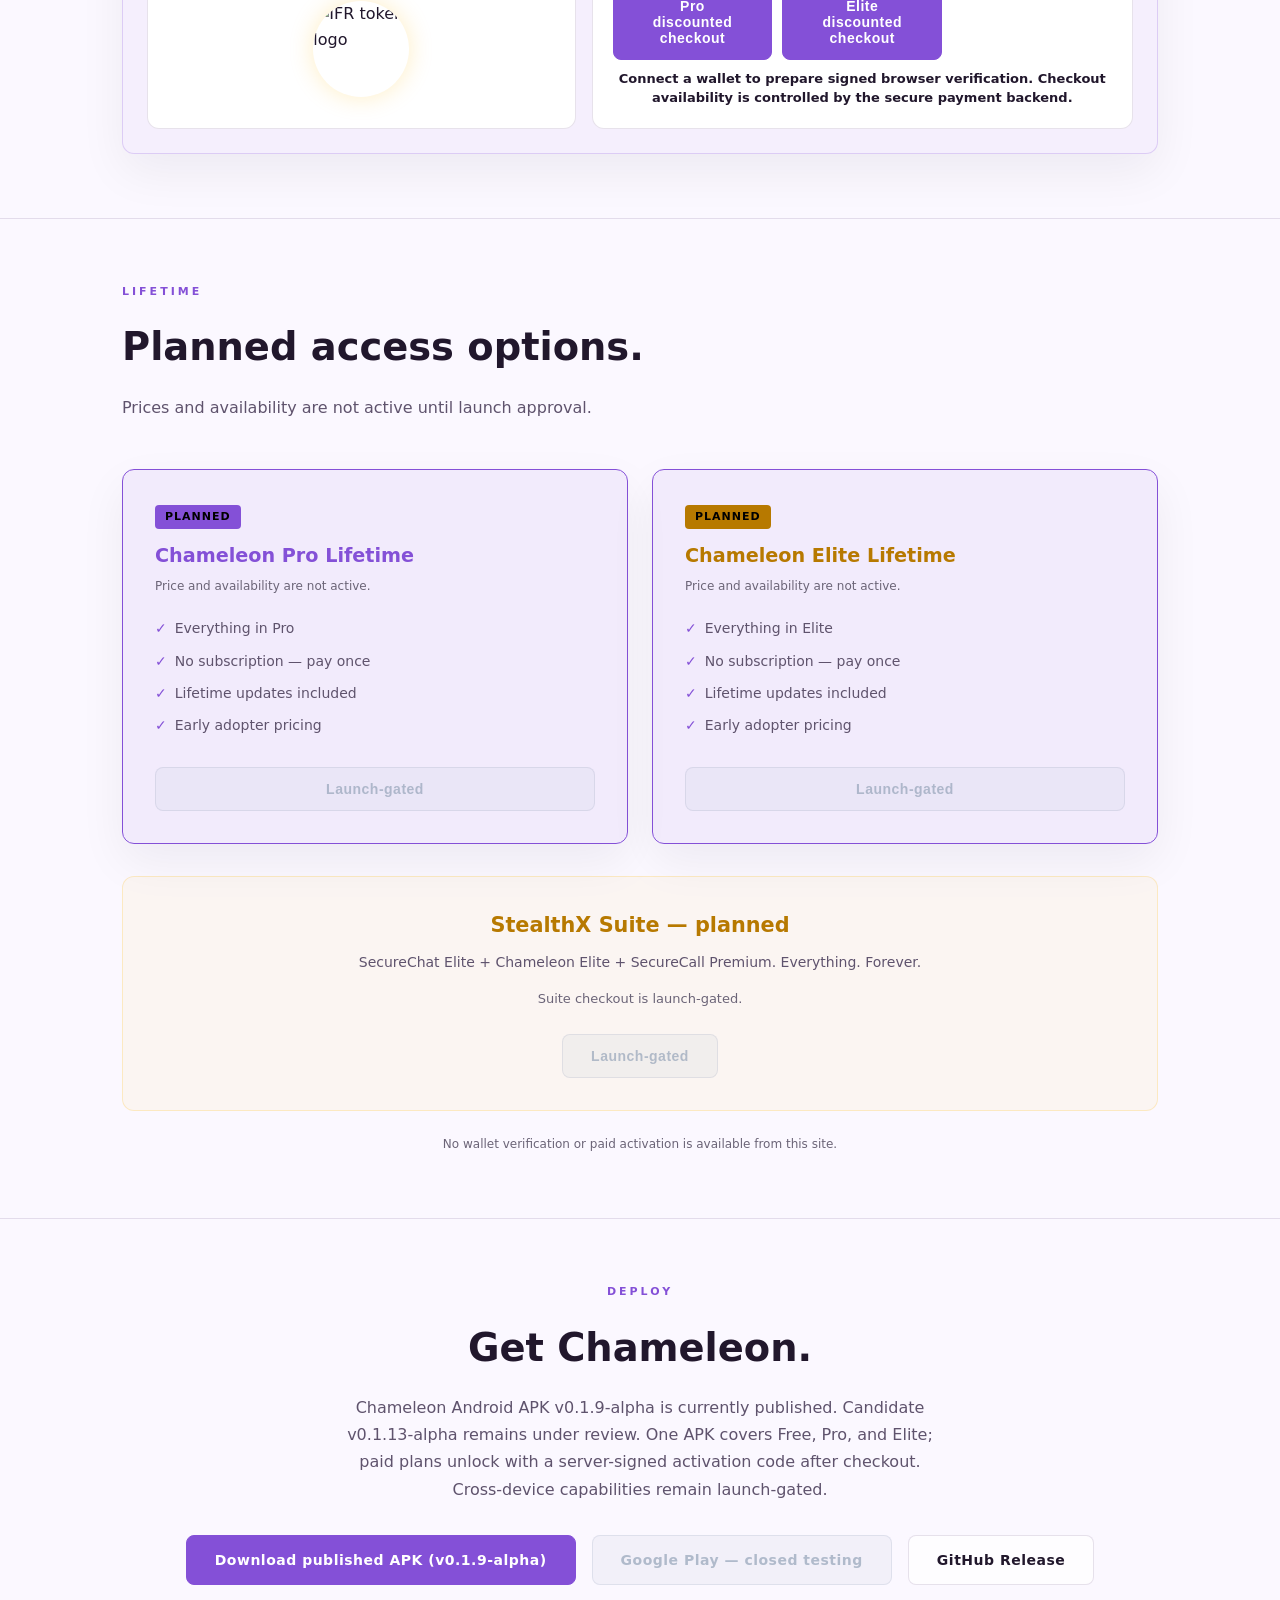
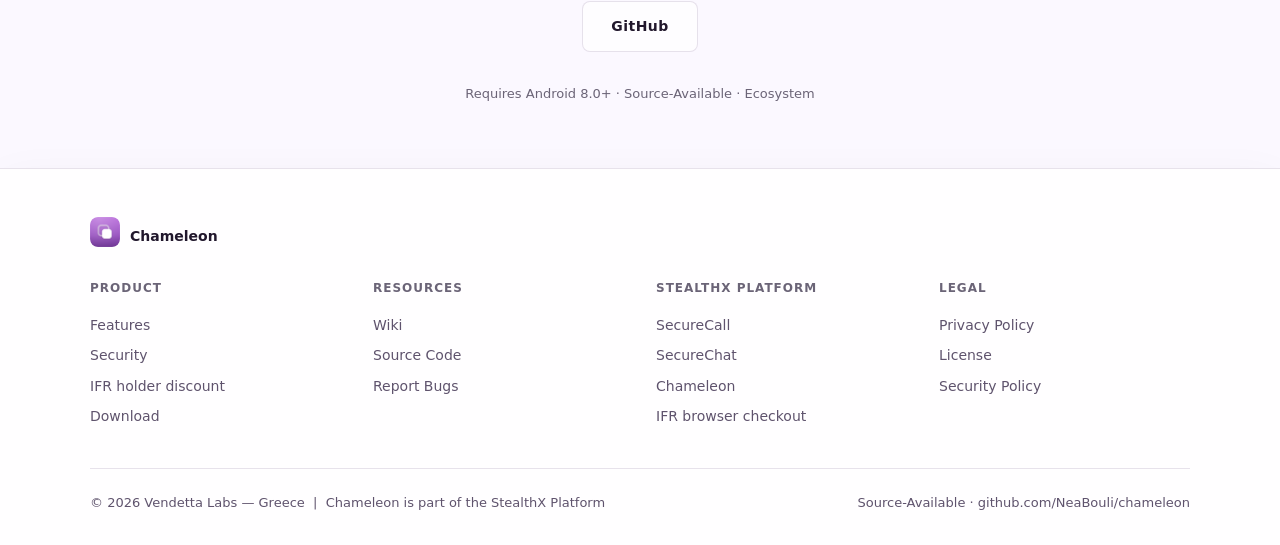
==== commit 3bdc8e84: "fix: enforce signed entitlements in releases" ====
--- a/index.html
+++ b/index.html
@@ -709,7 +709,7 @@
 <!-- IFR -->
 <section id="ifr" data-ifr-checkout data-ifr-product="Chameleon">
   <div class="section-label">Browser Purchase Benefit</div>
-  <h2 class="section-title">50% IFR holder discount at browser checkout.</h2>
+  <h2 class="section-title">Seller-set IFR holder discount at browser checkout.</h2>
   <p class="section-sub">Connect and sign in this browser before purchase. The server checks the IFR balance read-only on Ethereum Mainnet. Chameleon remains completely wallet-free.</p>
 
   <div class="tier-grid">
@@ -786,8 +786,8 @@
         </div>
         <input type="text" readonly data-ifr-address aria-label="Connected wallet address" placeholder="Connected wallet address" style="width:100%;padding:12px;border-radius:8px;border:1px solid rgba(255,255,255,.28);background:#111827;color:#f8fafc;margin-bottom:10px;font-weight:700;font-family:ui-monospace,SFMono-Regular,Menlo,monospace;">
         <div class="ifr-actions">
-          <button class="btn btn-primary" type="button" data-ifr-tier="chameleon_pro_lifetime">Pro 50% checkout</button>
-          <button class="btn btn-primary" type="button" data-ifr-tier="chameleon_elite_lifetime">Elite 50% checkout</button>
+          <button class="btn btn-primary" type="button" data-ifr-tier="chameleon_pro_lifetime">Pro discounted checkout</button>
+          <button class="btn btn-primary" type="button" data-ifr-tier="chameleon_elite_lifetime">Elite discounted checkout</button>
         </div>
         <p data-ifr-status role="status" aria-live="polite" style="font-size:13px;color:var(--text);font-weight:700;text-align:center;margin-top:10px;line-height:1.45;">Connect a wallet to prepare signed browser verification. Checkout availability is controlled by the secure payment backend.</p>
       </div>
@@ -848,10 +848,10 @@
 <section id="download" style="text-align:center;">
   <div class="section-label">Deploy</div>
   <h2 class="section-title">Get Chameleon.</h2>
-  <p class="section-sub" style="margin:0 auto 2rem;">Chameleon Android APK v0.1.13-alpha is available for evaluation. New paid access and cross-device capabilities are launch-gated.</p>
+  <p class="section-sub" style="margin:0 auto 2rem;">Chameleon Android APK v0.1.9-alpha is currently published. Candidate v0.1.13-alpha remains under review. One APK covers Free, Pro, and Elite; paid plans unlock with a server-signed activation code after checkout. Cross-device capabilities remain launch-gated.</p>
 
   <div style="display:flex; justify-content:center; gap:1rem; flex-wrap:wrap; margin-bottom:2rem;">
-    <a href="https://github.com/NeaBouli/chameleon/releases/latest/download/Chameleon-LATEST.apk" class="btn btn-primary">Download APK (v0.1.13-alpha)</a>
+    <a href="https://github.com/NeaBouli/chameleon/releases/latest/download/Chameleon-LATEST.apk" class="btn btn-primary">Download published APK (v0.1.9-alpha)</a>
     <a href="#" class="btn btn-disabled" aria-disabled="true" tabindex="-1">Google Play &mdash; closed testing</a>
     <a href="https://github.com/NeaBouli/chameleon/releases/latest" class="btn btn-secondary">GitHub Release</a>
     <a href="https://github.com/NeaBouli/chameleon" class="btn btn-secondary">GitHub</a>
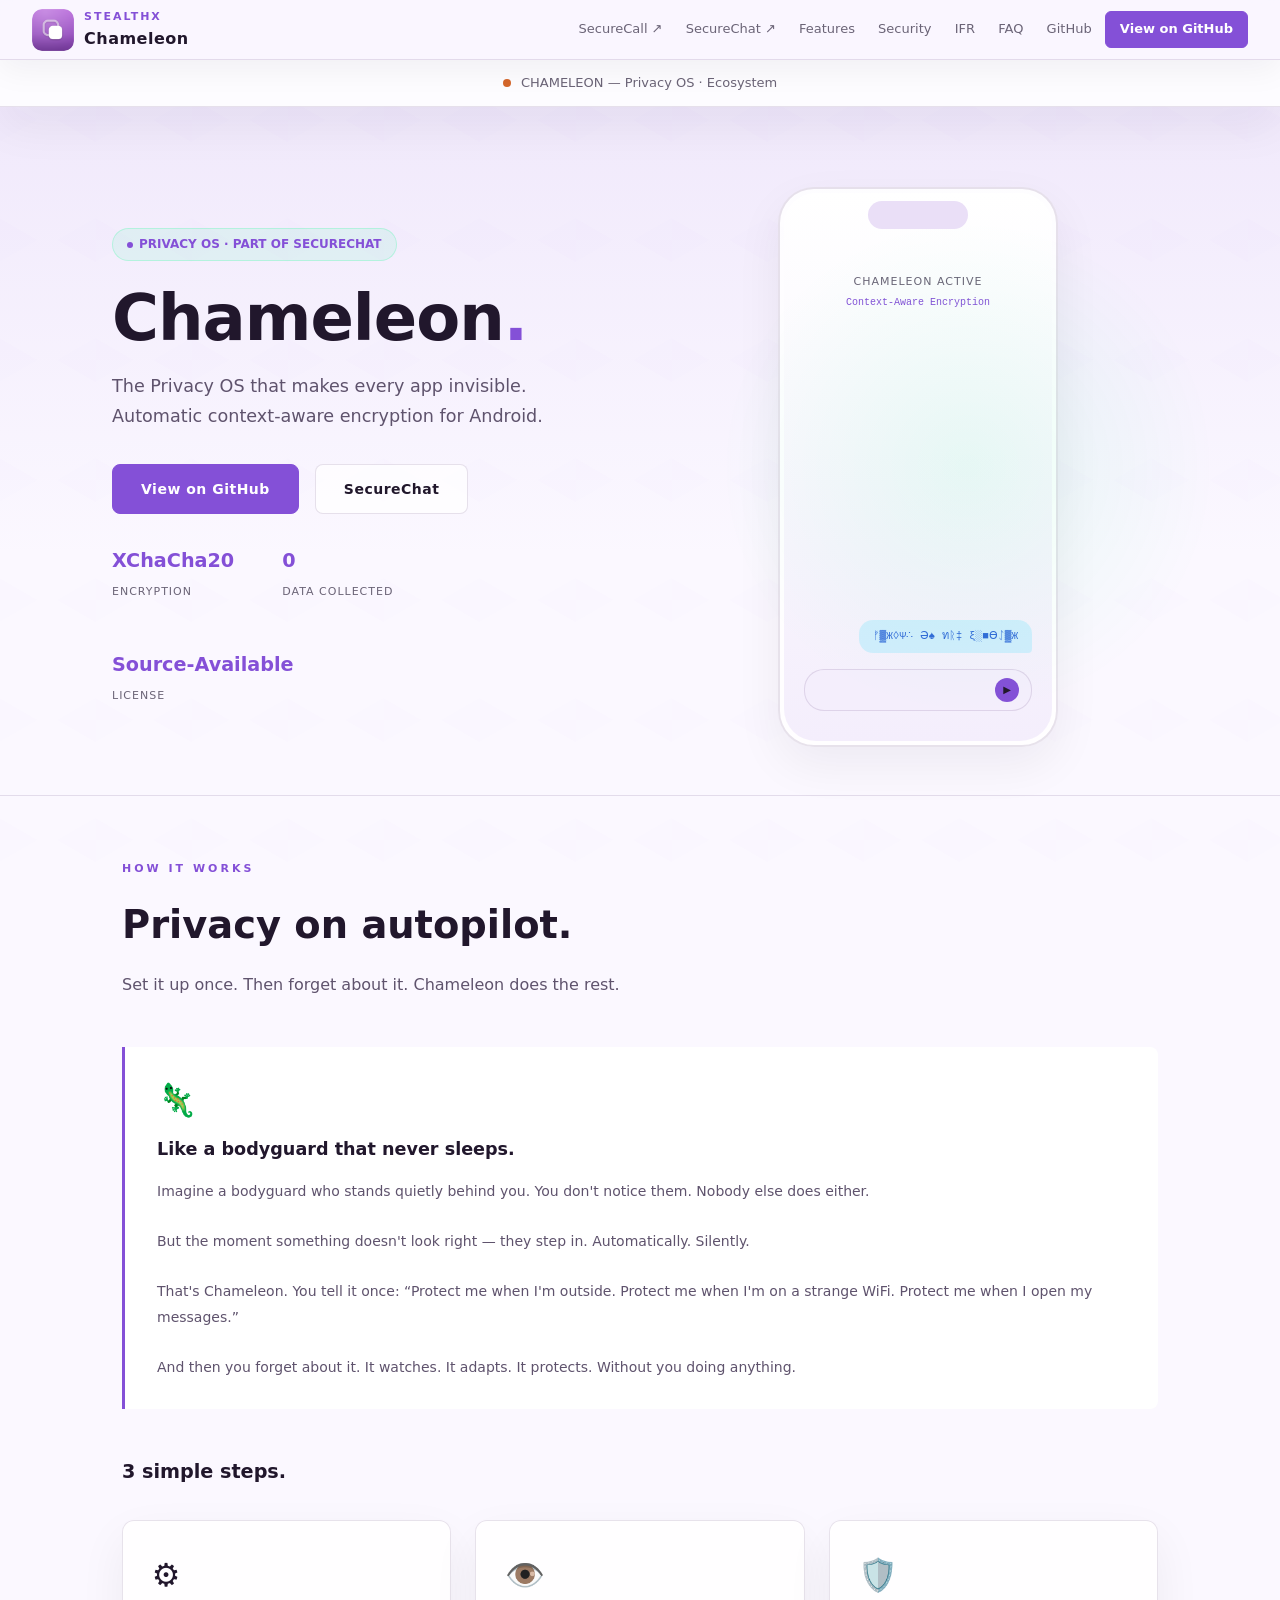
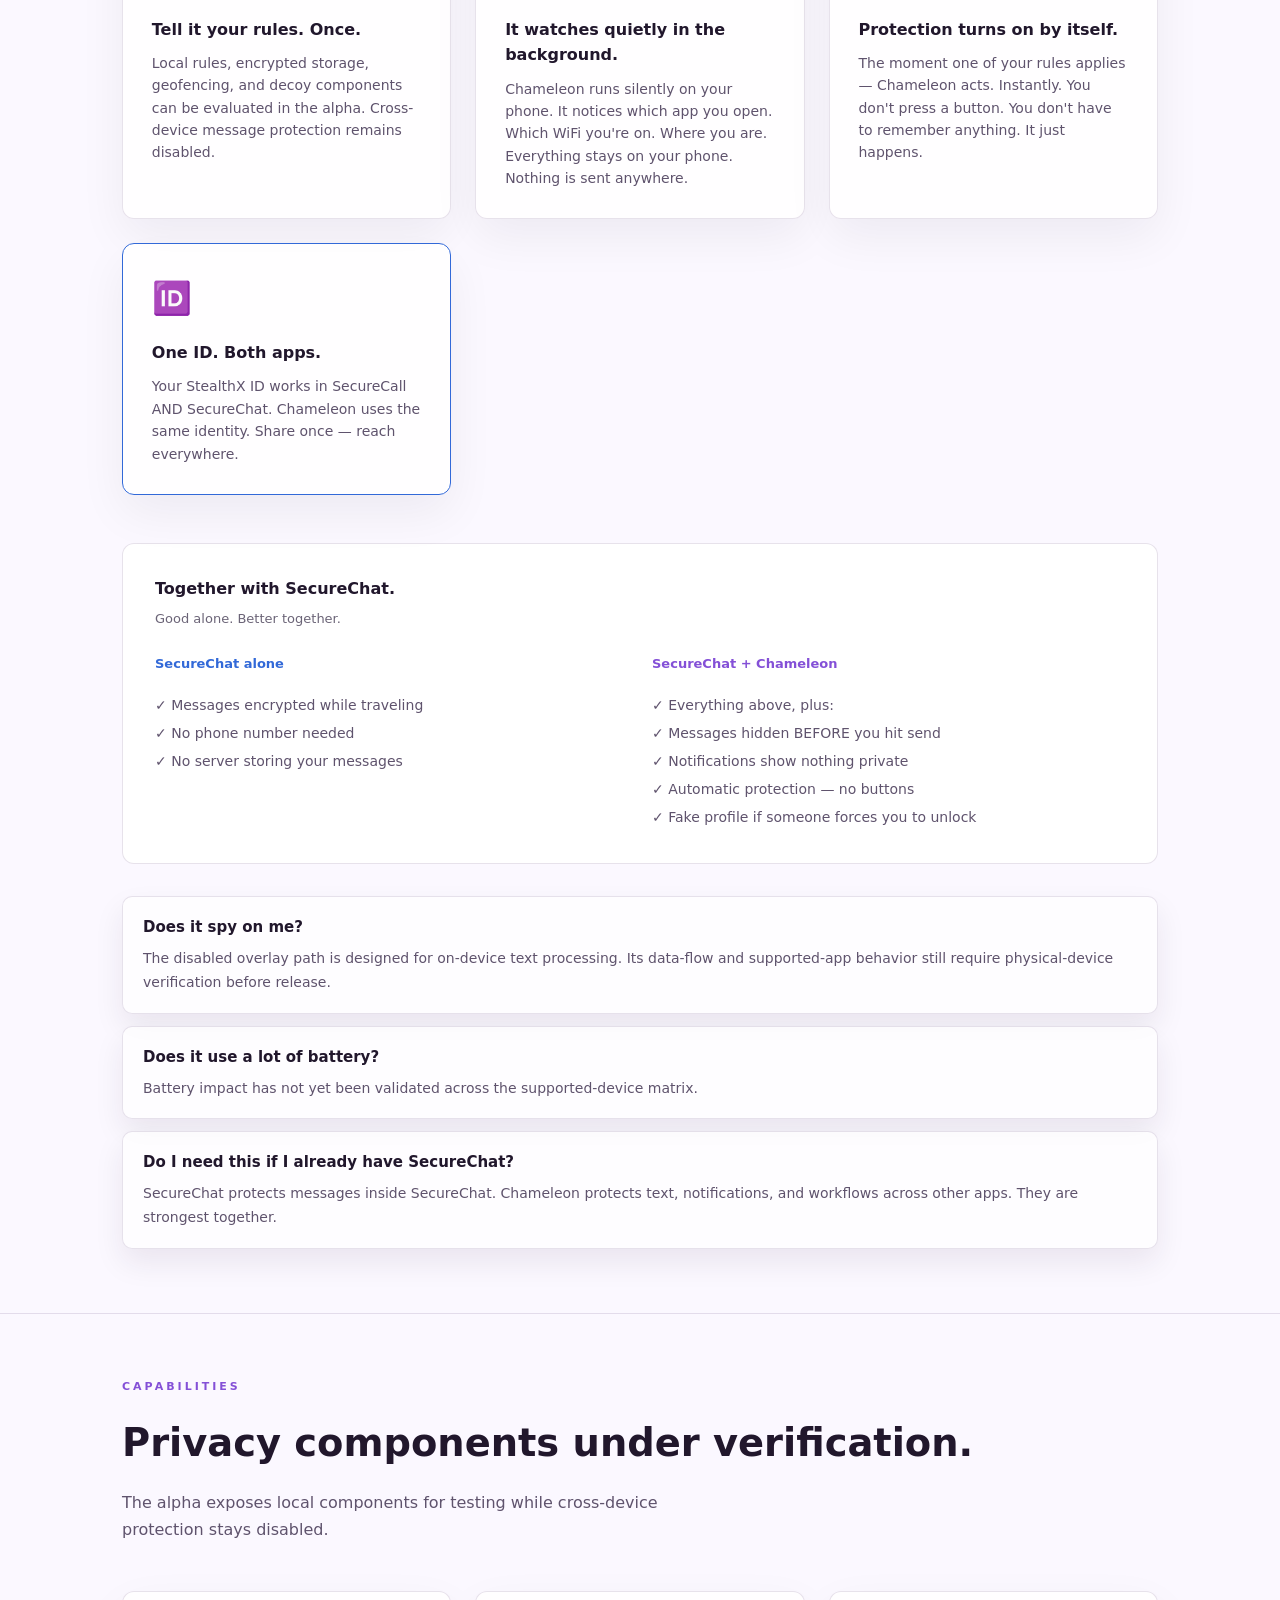
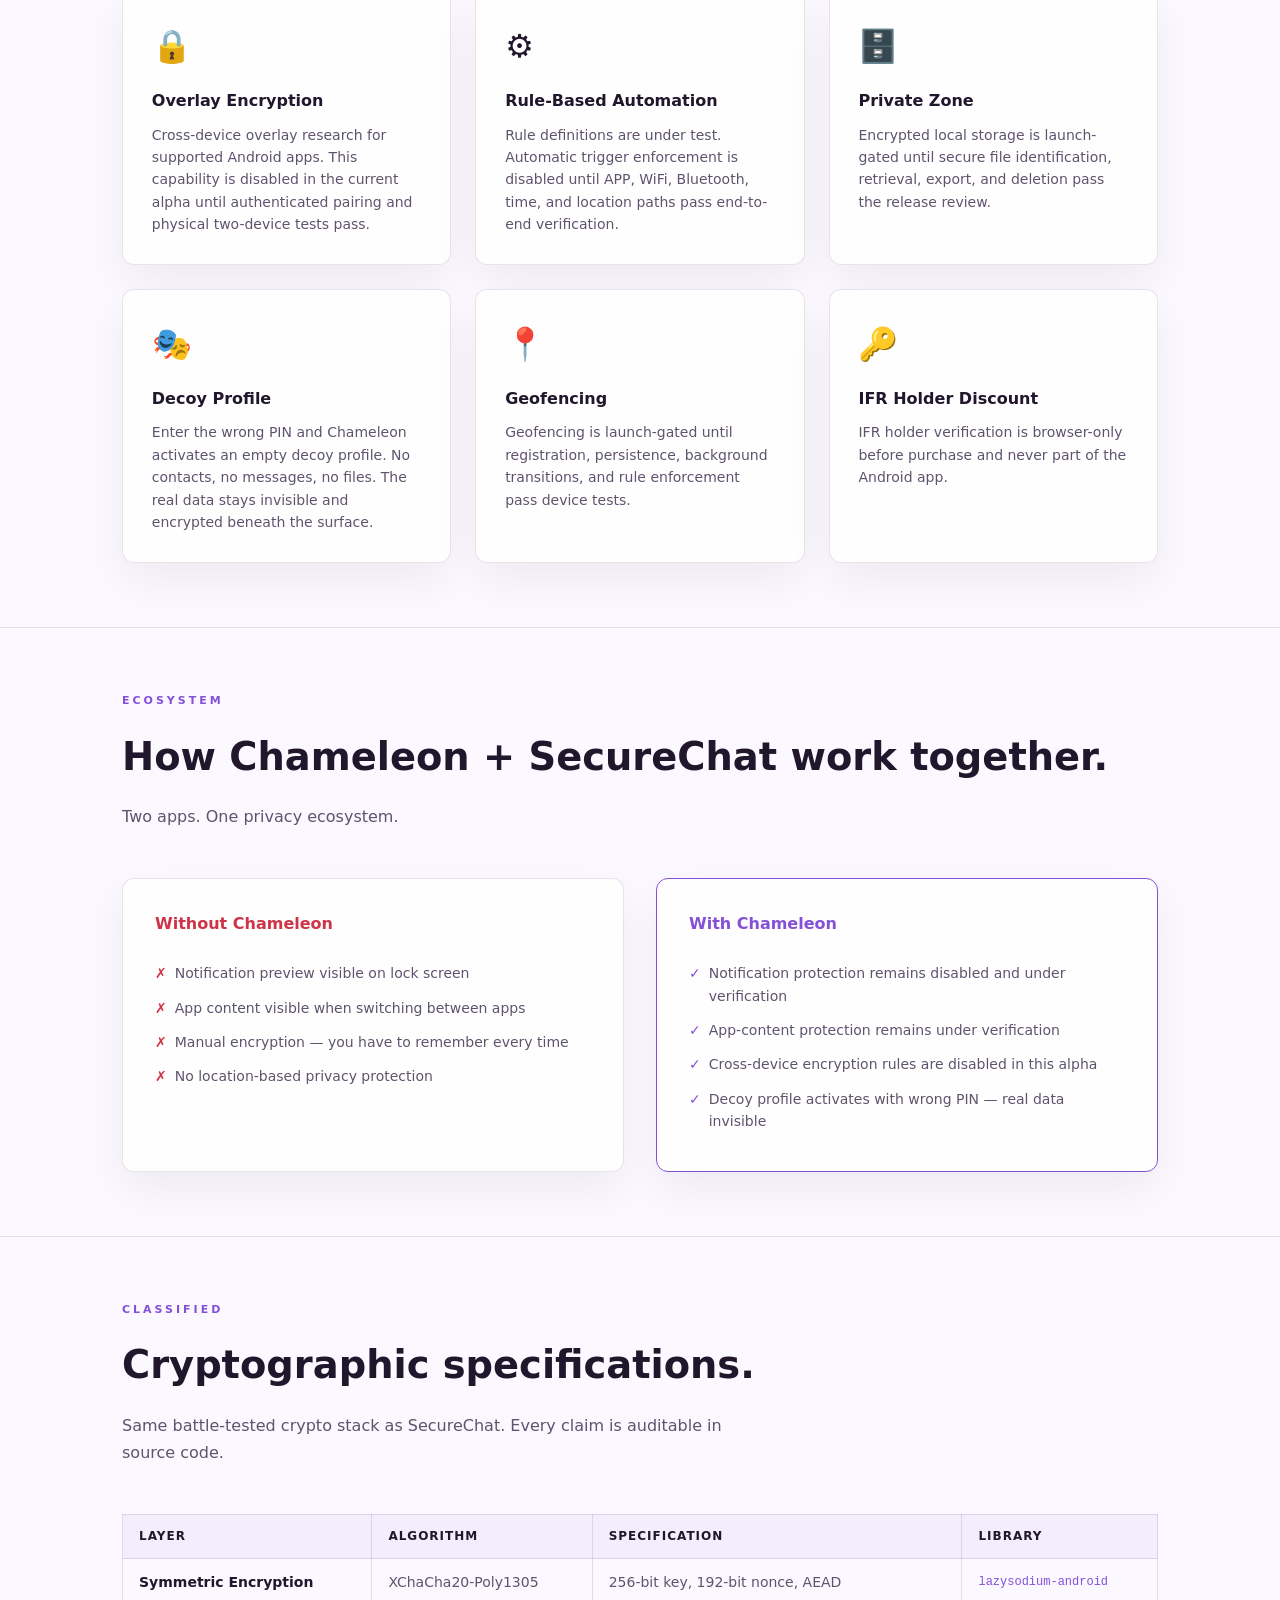
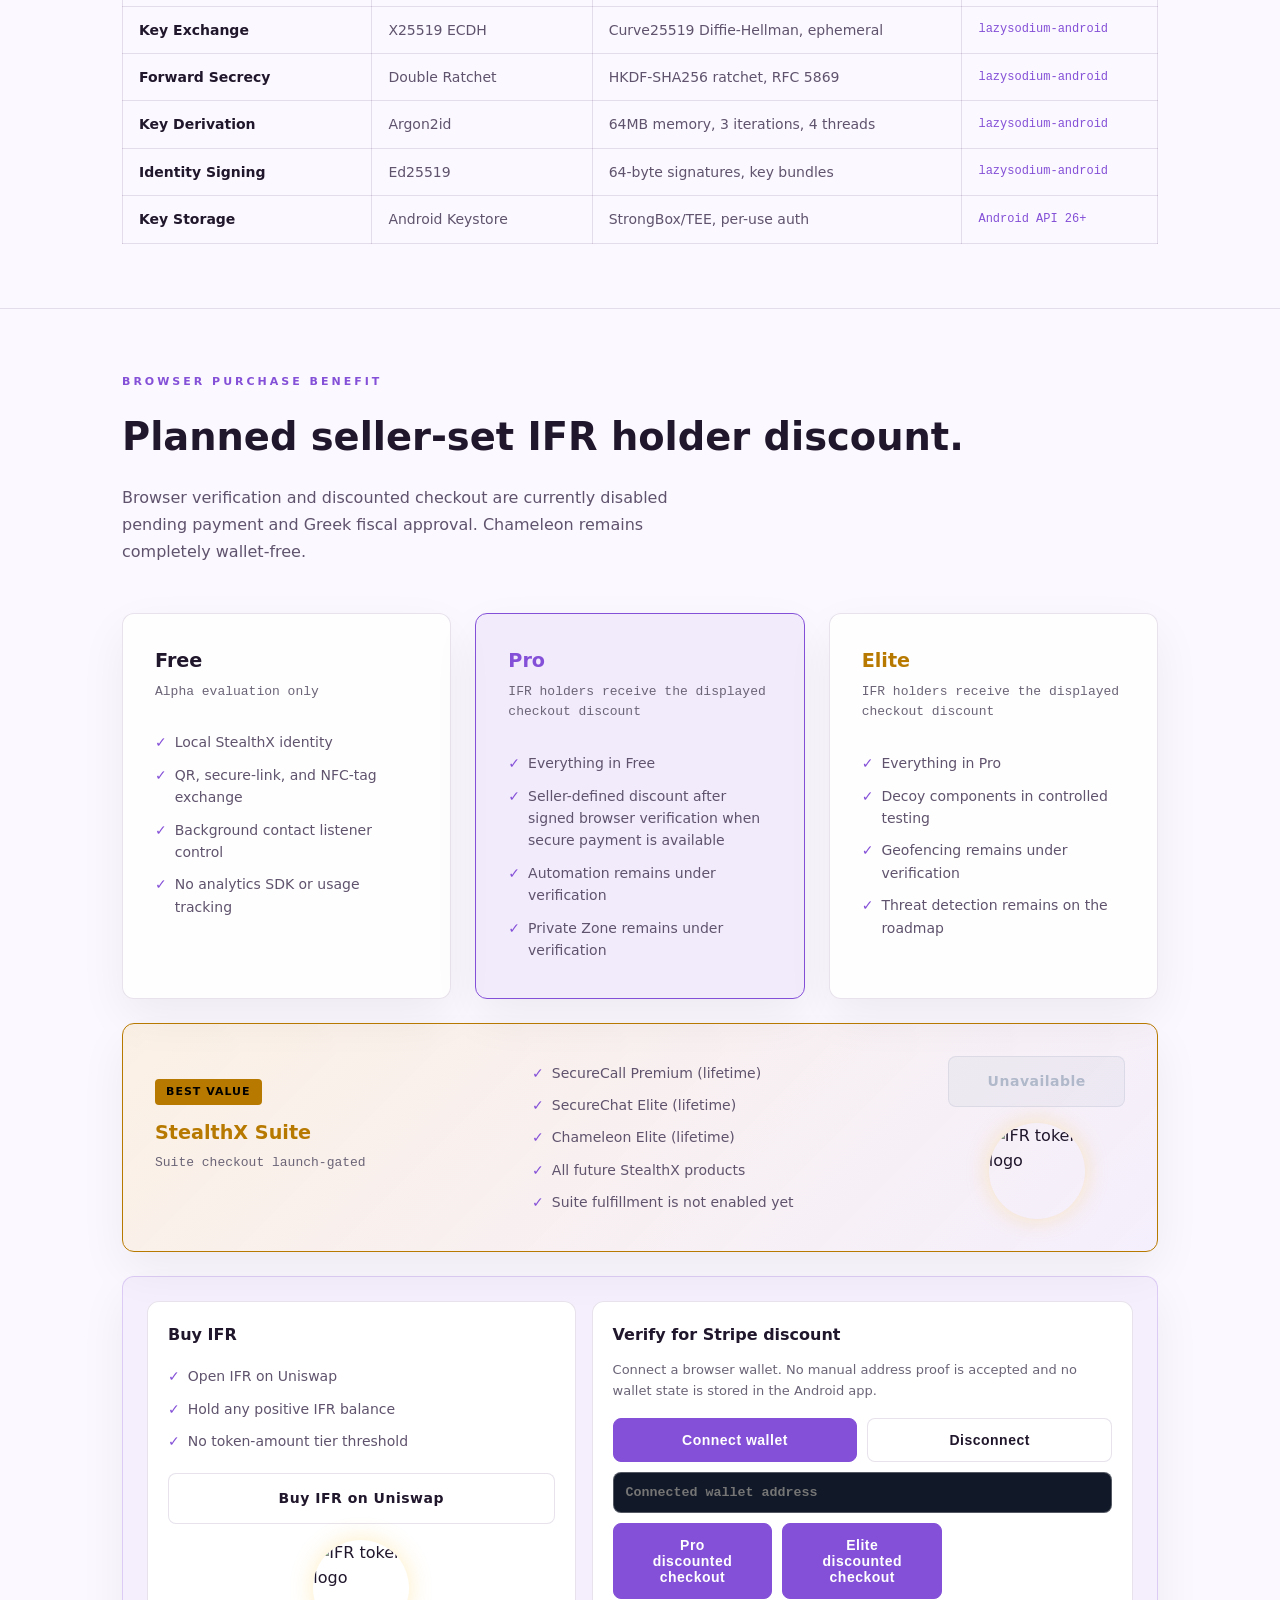
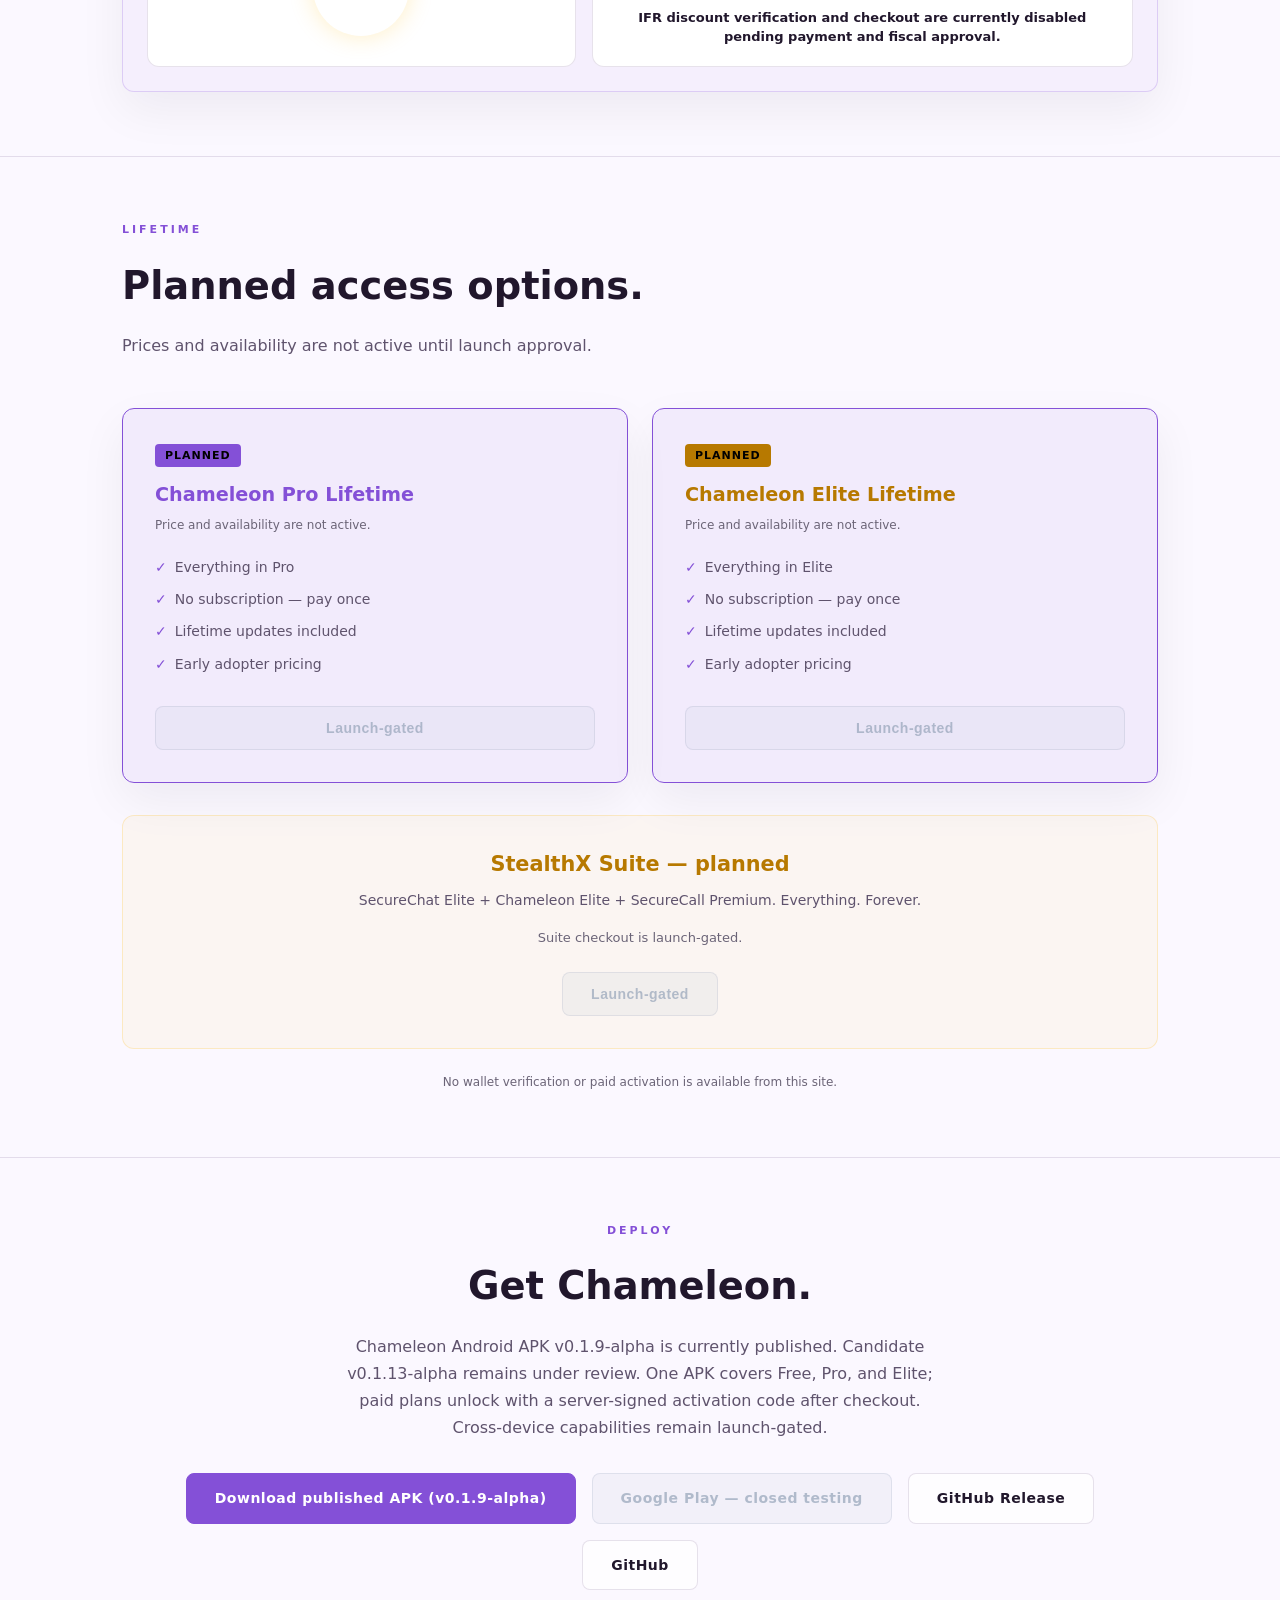
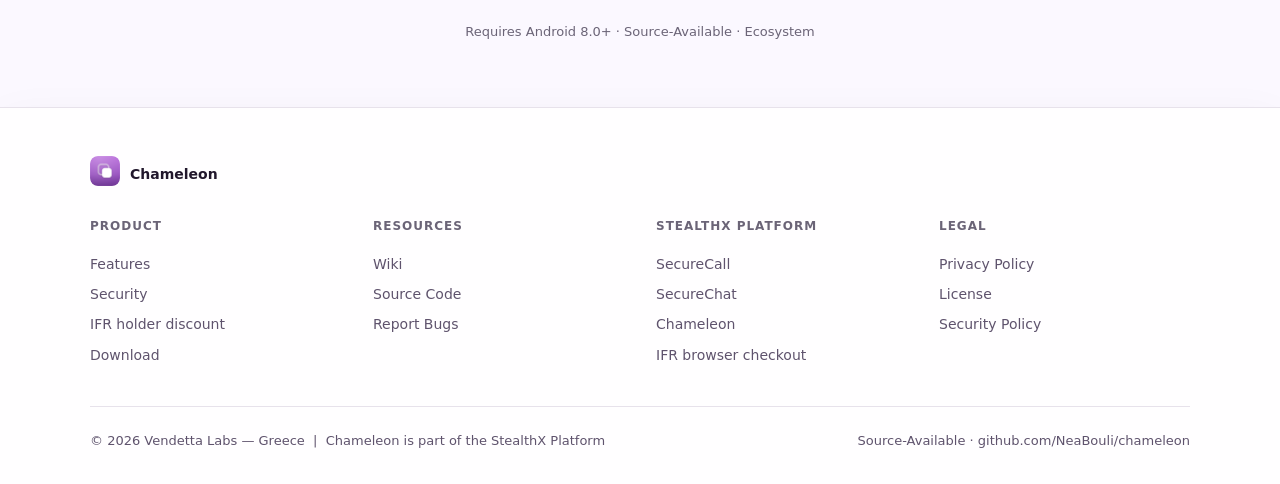
==== commit 52700e1d: "fix: pin all signaling relay clients" ====
--- a/index.html
+++ b/index.html
@@ -709,8 +709,8 @@
 <!-- IFR -->
 <section id="ifr" data-ifr-checkout data-ifr-product="Chameleon">
   <div class="section-label">Browser Purchase Benefit</div>
-  <h2 class="section-title">Seller-set IFR holder discount at browser checkout.</h2>
-  <p class="section-sub">Connect and sign in this browser before purchase. The server checks the IFR balance read-only on Ethereum Mainnet. Chameleon remains completely wallet-free.</p>
+  <h2 class="section-title">Planned seller-set IFR holder discount.</h2>
+  <p class="section-sub">Browser verification and discounted checkout are currently disabled pending payment and Greek fiscal approval. Chameleon remains completely wallet-free.</p>
 
   <div class="tier-grid">
     <div class="tier-card">
@@ -781,15 +781,15 @@
         <h3>Verify for Stripe discount</h3>
         <p style="font-size:13px;color:var(--muted);margin-bottom:1rem;">Connect a browser wallet. No manual address proof is accepted and no wallet state is stored in the Android app.</p>
         <div class="ifr-wallet-actions">
-          <button class="btn btn-primary" type="button" data-ifr-connect>Connect wallet</button>
+          <button class="btn btn-primary" type="button" data-ifr-connect disabled>Connect wallet</button>
           <button class="btn btn-secondary" type="button" data-ifr-disconnect disabled>Disconnect</button>
         </div>
         <input type="text" readonly data-ifr-address aria-label="Connected wallet address" placeholder="Connected wallet address" style="width:100%;padding:12px;border-radius:8px;border:1px solid rgba(255,255,255,.28);background:#111827;color:#f8fafc;margin-bottom:10px;font-weight:700;font-family:ui-monospace,SFMono-Regular,Menlo,monospace;">
         <div class="ifr-actions">
-          <button class="btn btn-primary" type="button" data-ifr-tier="chameleon_pro_lifetime">Pro discounted checkout</button>
-          <button class="btn btn-primary" type="button" data-ifr-tier="chameleon_elite_lifetime">Elite discounted checkout</button>
+          <button class="btn btn-primary" type="button" data-ifr-tier="chameleon_pro_lifetime" disabled>Pro discounted checkout</button>
+          <button class="btn btn-primary" type="button" data-ifr-tier="chameleon_elite_lifetime" disabled>Elite discounted checkout</button>
         </div>
-        <p data-ifr-status role="status" aria-live="polite" style="font-size:13px;color:var(--text);font-weight:700;text-align:center;margin-top:10px;line-height:1.45;">Connect a wallet to prepare signed browser verification. Checkout availability is controlled by the secure payment backend.</p>
+        <p data-ifr-status role="status" aria-live="polite" style="font-size:13px;color:var(--text);font-weight:700;text-align:center;margin-top:10px;line-height:1.45;">IFR discount verification and checkout are currently disabled pending payment and fiscal approval.</p>
       </div>
     </div>
   </div>
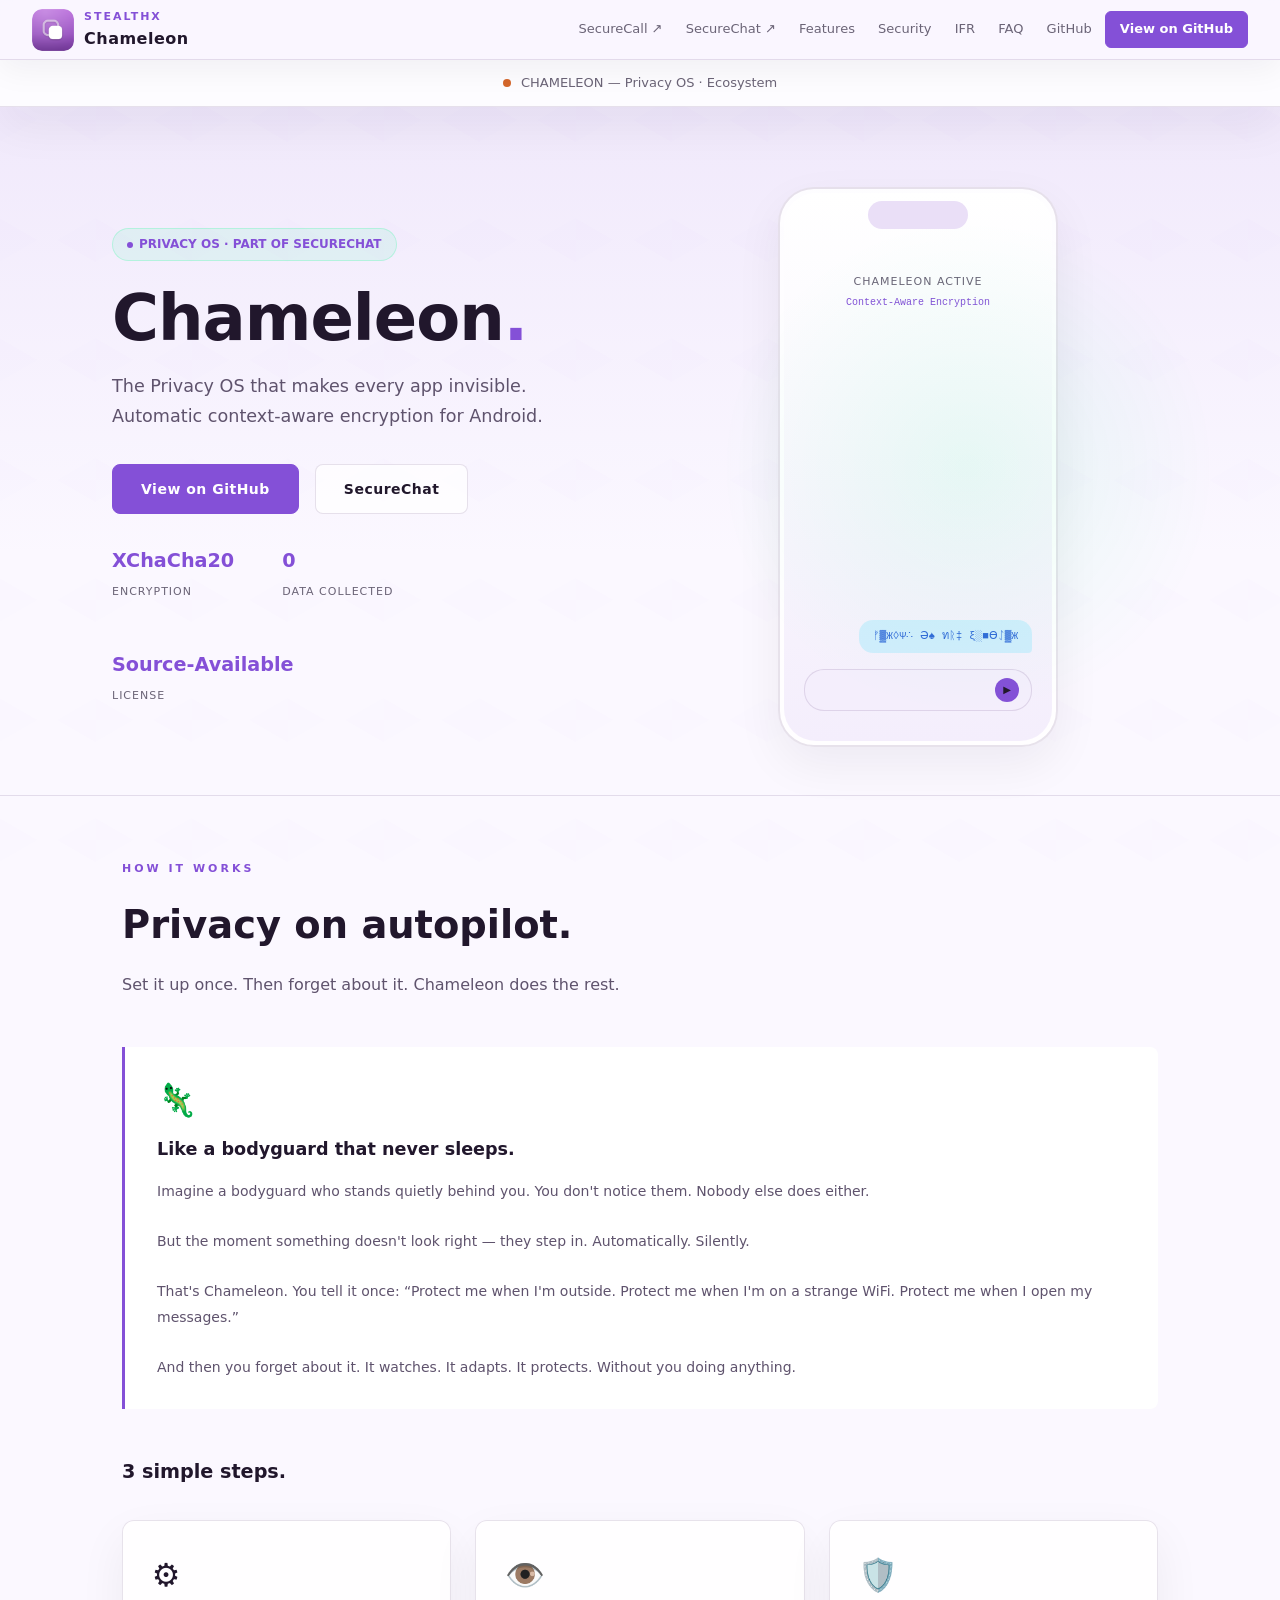
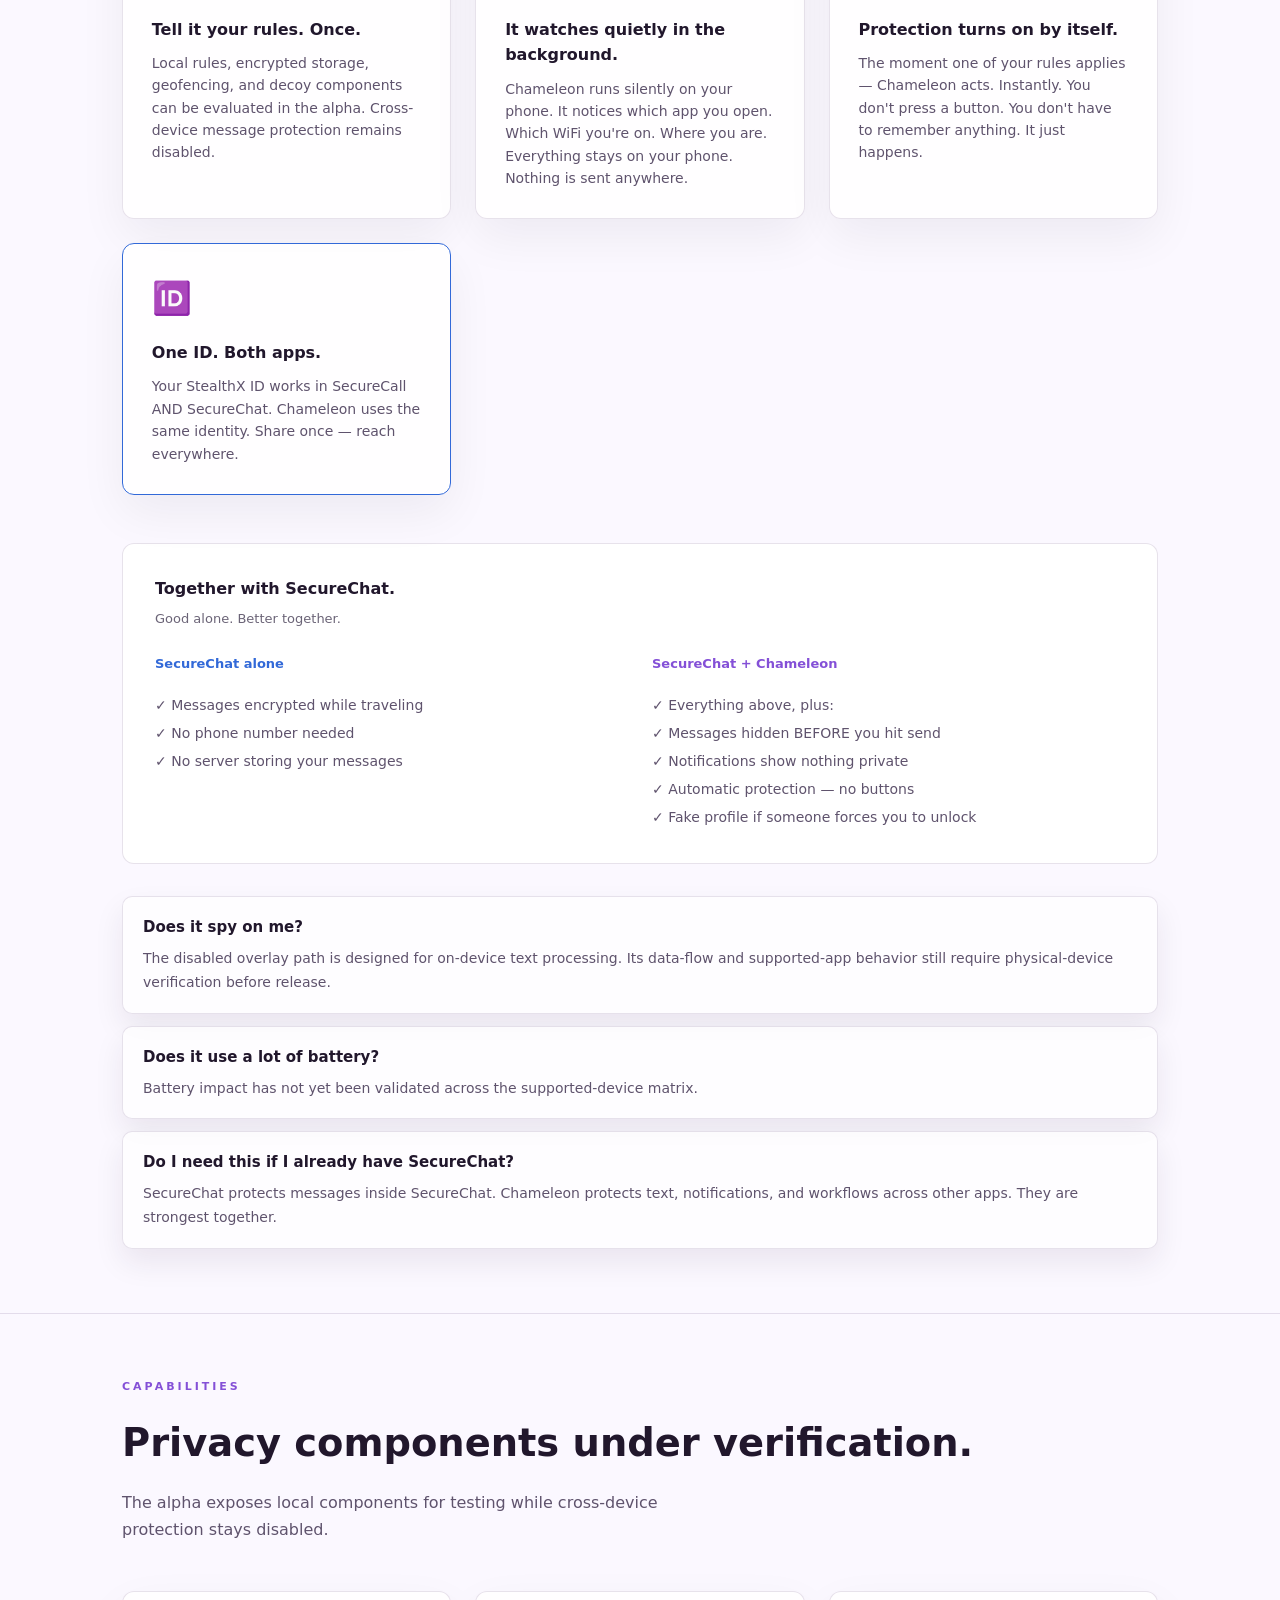
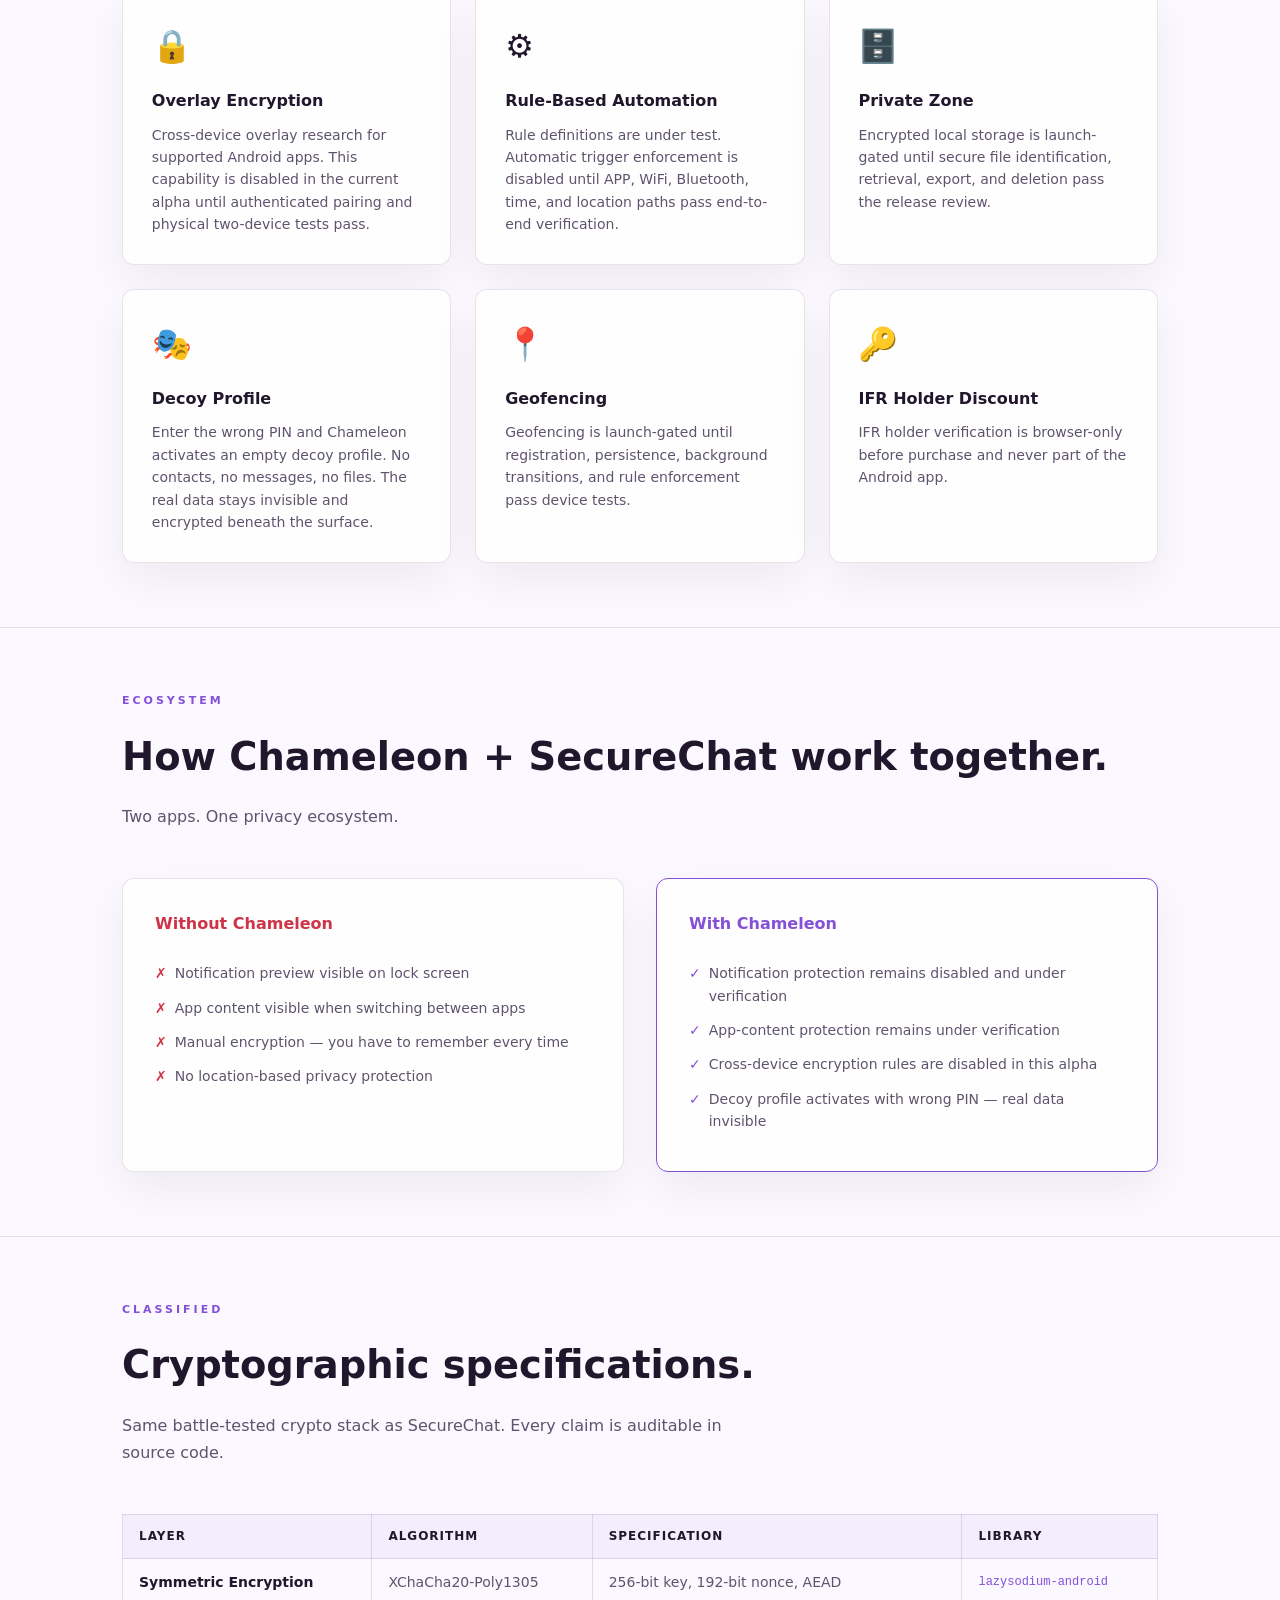
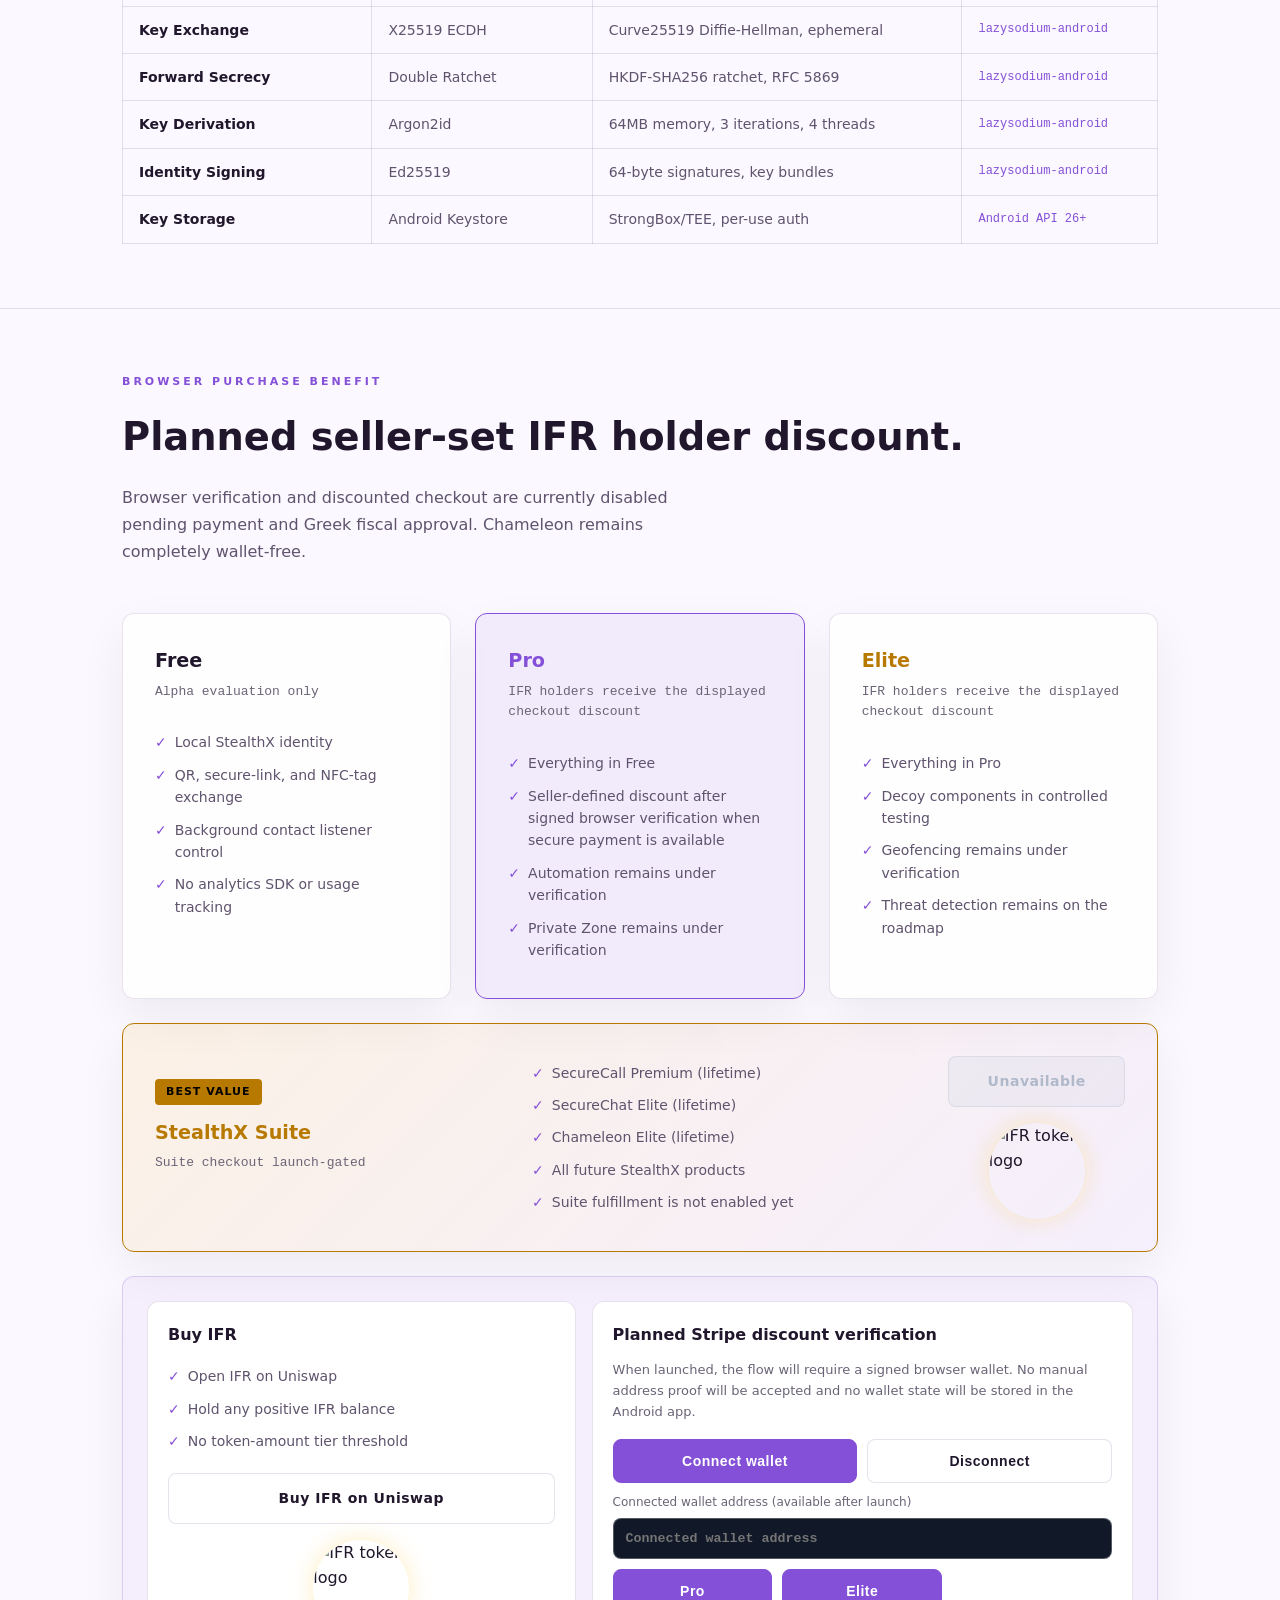
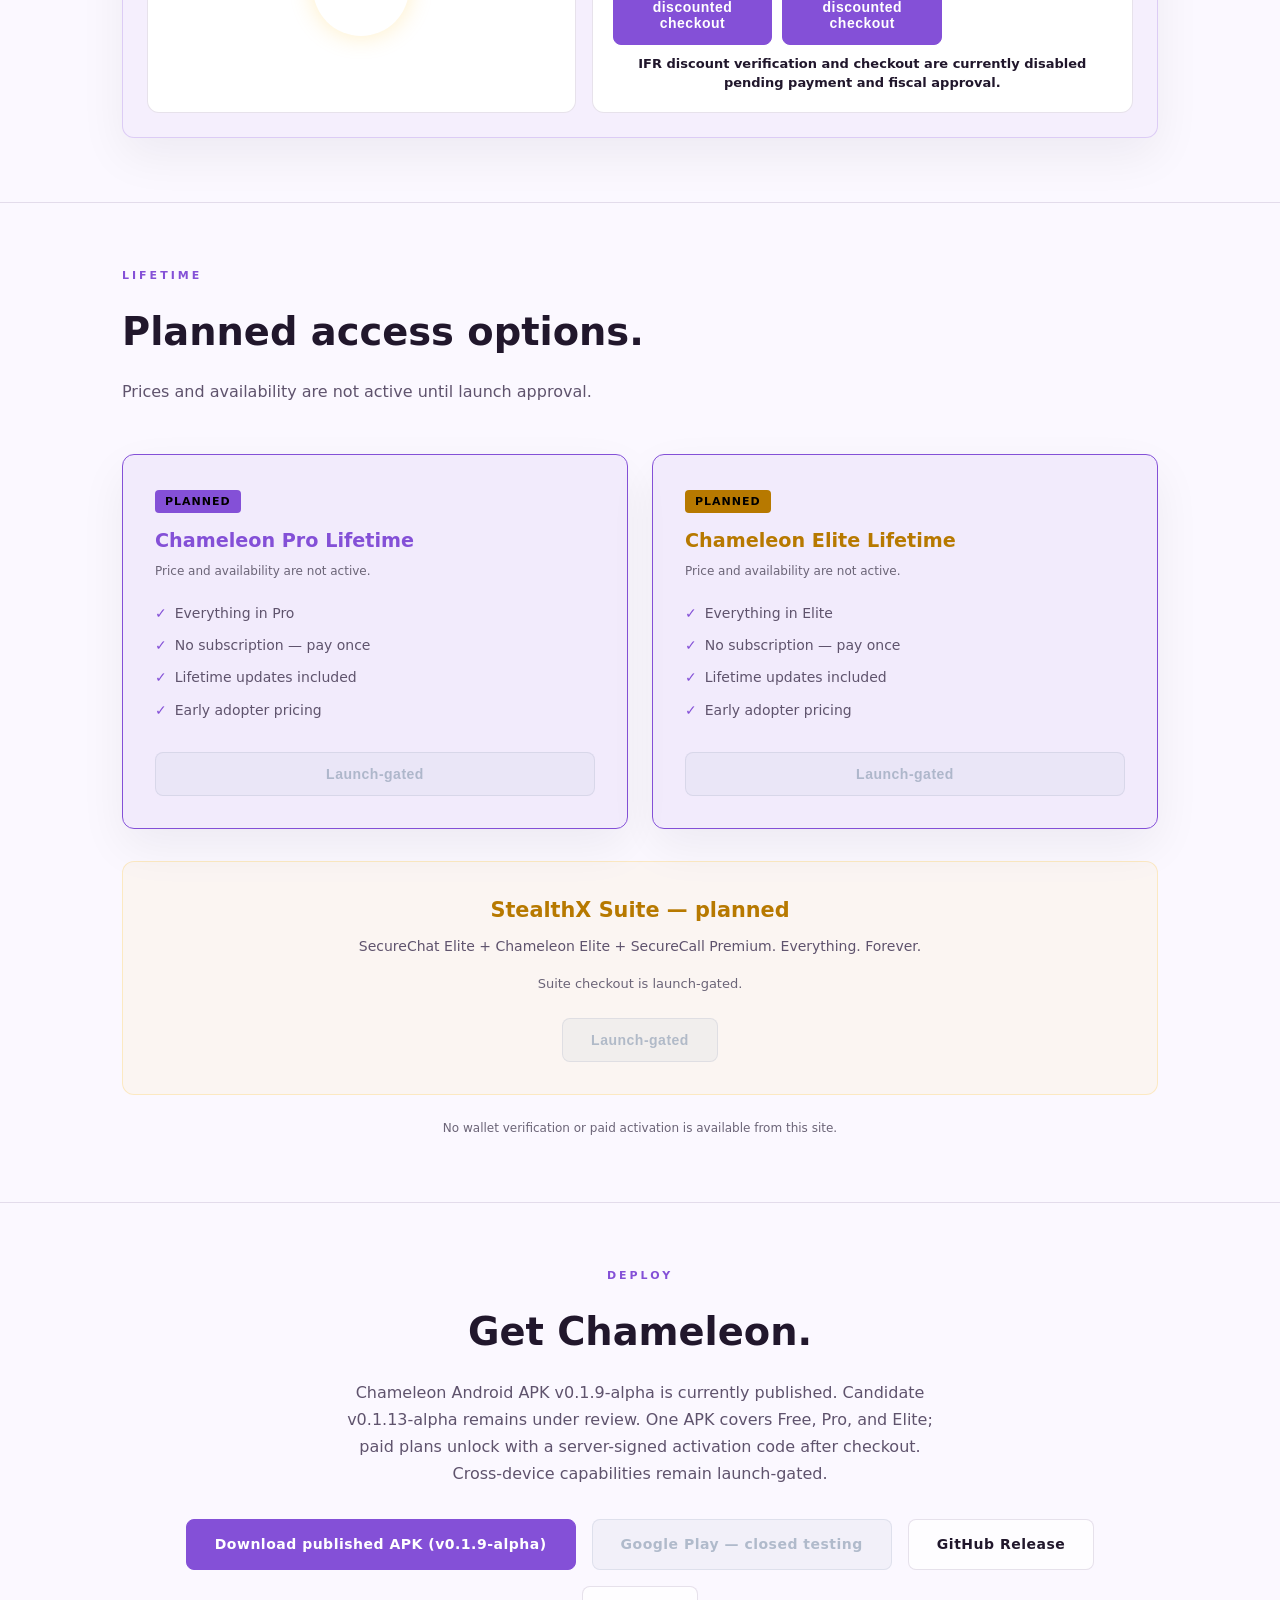
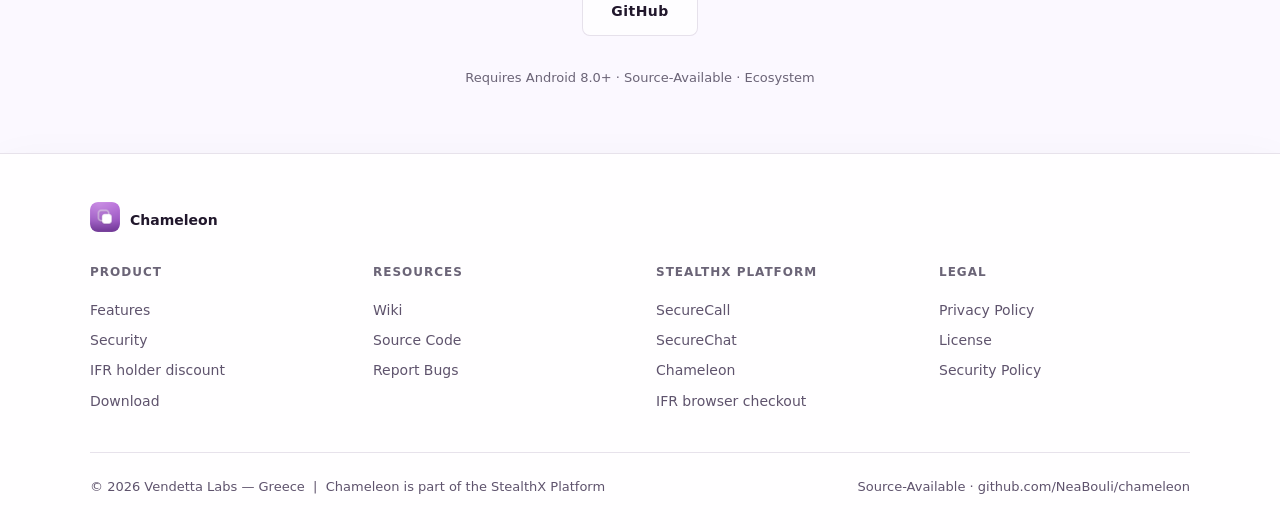
==== commit 58b75360: "fix: enforce closed checkout launch gate" ====
--- a/index.html
+++ b/index.html
@@ -707,7 +707,7 @@
 <hr class="divider">
 
 <!-- IFR -->
-<section id="ifr" data-ifr-checkout data-ifr-product="Chameleon">
+<section id="ifr" data-ifr-checkout data-ifr-product="Chameleon" data-ifr-enabled="false">
   <div class="section-label">Browser Purchase Benefit</div>
   <h2 class="section-title">Planned seller-set IFR holder discount.</h2>
   <p class="section-sub">Browser verification and discounted checkout are currently disabled pending payment and Greek fiscal approval. Chameleon remains completely wallet-free.</p>
@@ -778,13 +778,14 @@
         <div class="ifr-token-logo"><img src="https://ifrunit.tech/assets/ifr_icon_256.png" alt="IFR token logo" width="96" height="96" loading="lazy"></div>
       </div>
       <div class="ifr-card">
-        <h3>Verify for Stripe discount</h3>
-        <p style="font-size:13px;color:var(--muted);margin-bottom:1rem;">Connect a browser wallet. No manual address proof is accepted and no wallet state is stored in the Android app.</p>
+        <h3>Planned Stripe discount verification</h3>
+        <p style="font-size:13px;color:var(--muted);margin-bottom:1rem;">When launched, the flow will require a signed browser wallet. No manual address proof will be accepted and no wallet state will be stored in the Android app.</p>
         <div class="ifr-wallet-actions">
           <button class="btn btn-primary" type="button" data-ifr-connect disabled>Connect wallet</button>
           <button class="btn btn-secondary" type="button" data-ifr-disconnect disabled>Disconnect</button>
         </div>
-        <input type="text" readonly data-ifr-address aria-label="Connected wallet address" placeholder="Connected wallet address" style="width:100%;padding:12px;border-radius:8px;border:1px solid rgba(255,255,255,.28);background:#111827;color:#f8fafc;margin-bottom:10px;font-weight:700;font-family:ui-monospace,SFMono-Regular,Menlo,monospace;">
+        <label for="chameleon-ifr-address" style="display:block;font-size:12px;color:var(--muted);margin-bottom:6px;">Connected wallet address (available after launch)</label>
+        <input id="chameleon-ifr-address" type="text" readonly data-ifr-address placeholder="Connected wallet address" style="width:100%;padding:12px;border-radius:8px;border:1px solid rgba(255,255,255,.28);background:#111827;color:#f8fafc;margin-bottom:10px;font-weight:700;font-family:ui-monospace,SFMono-Regular,Menlo,monospace;">
         <div class="ifr-actions">
           <button class="btn btn-primary" type="button" data-ifr-tier="chameleon_pro_lifetime" disabled>Pro discounted checkout</button>
           <button class="btn btn-primary" type="button" data-ifr-tier="chameleon_elite_lifetime" disabled>Elite discounted checkout</button>
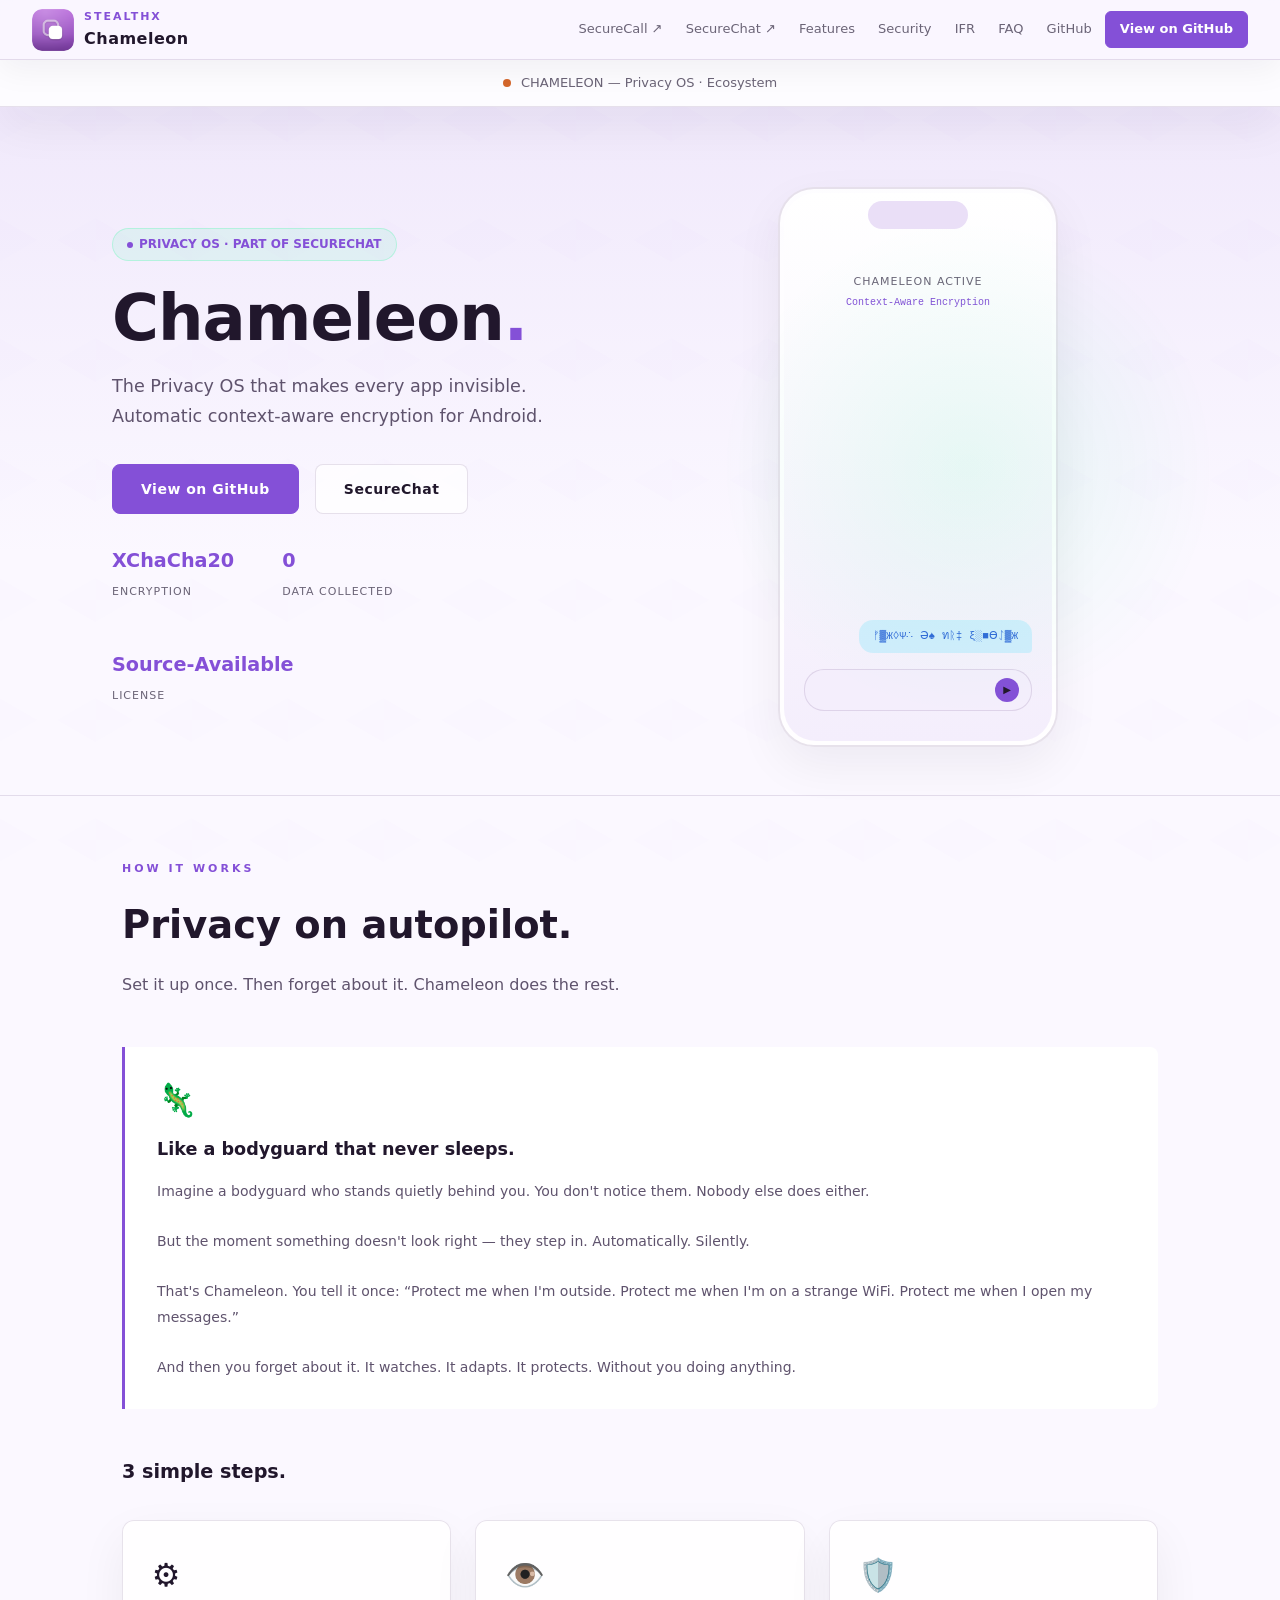
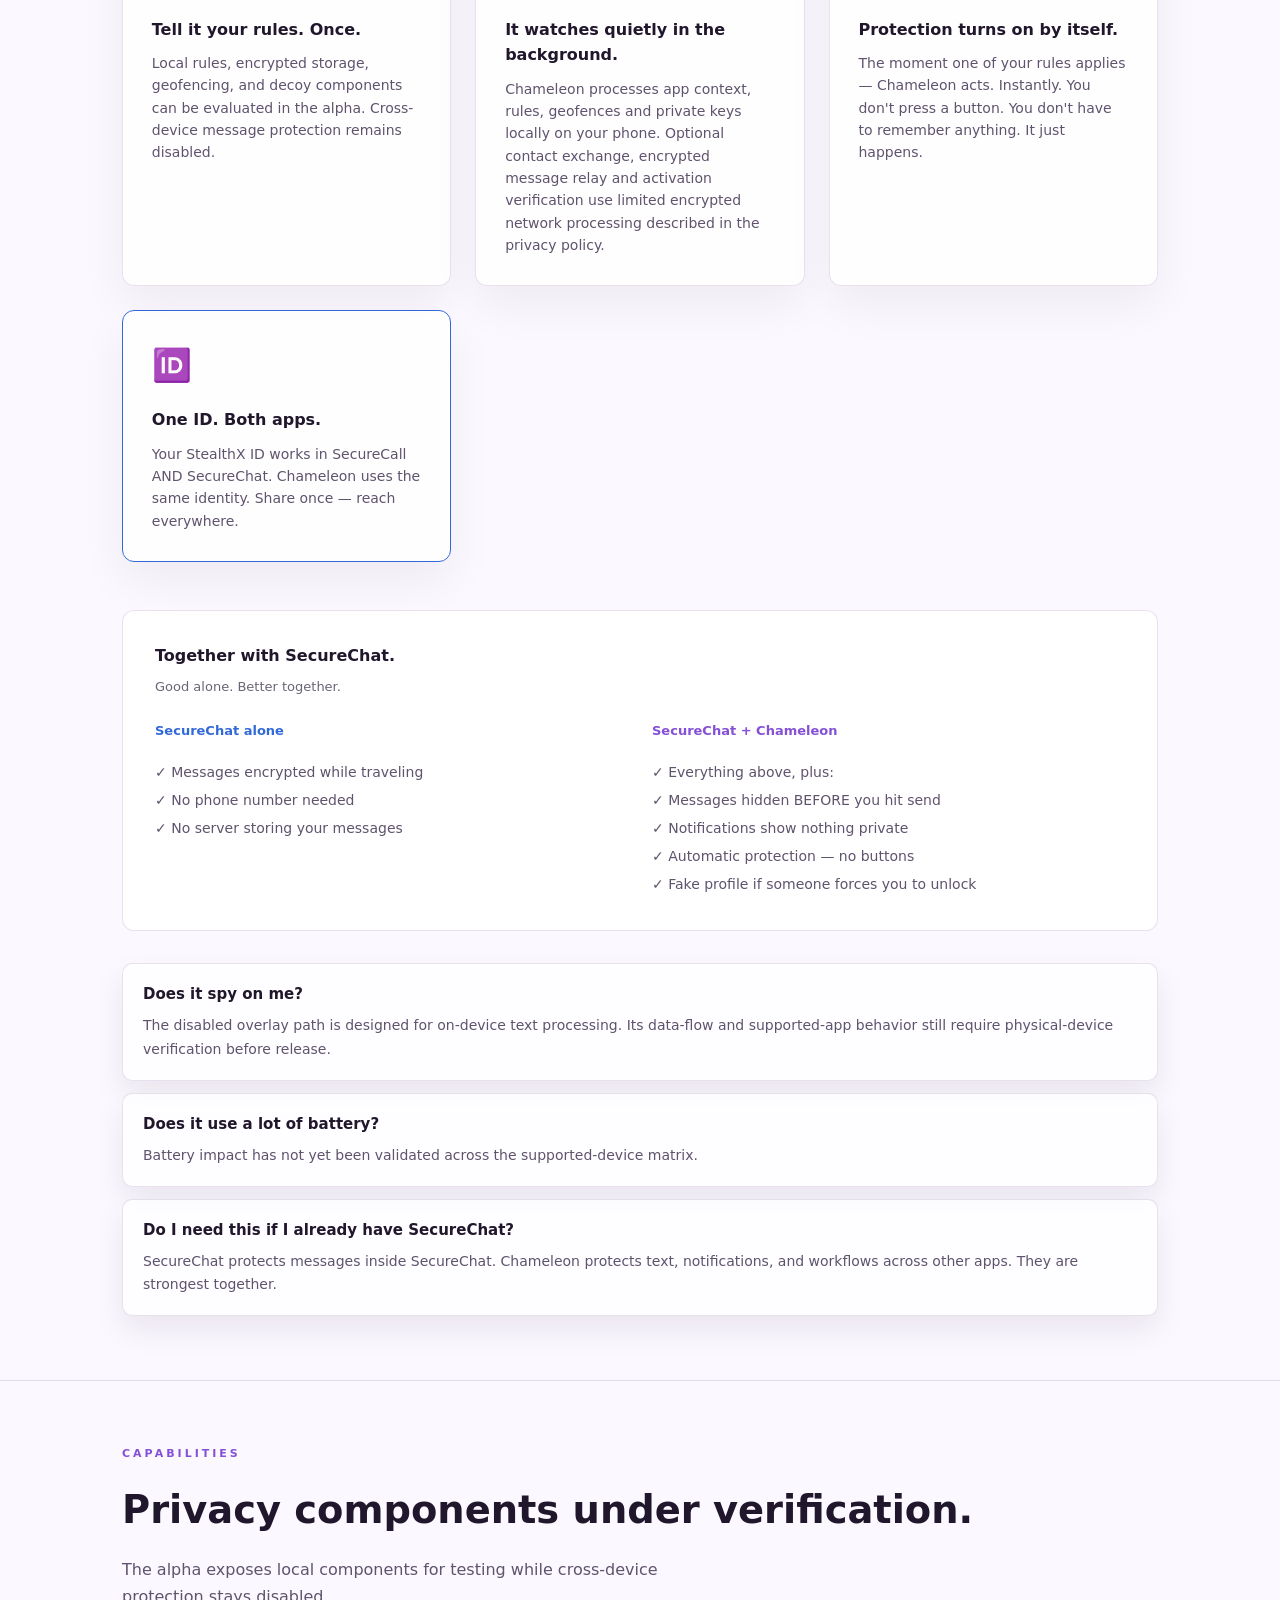
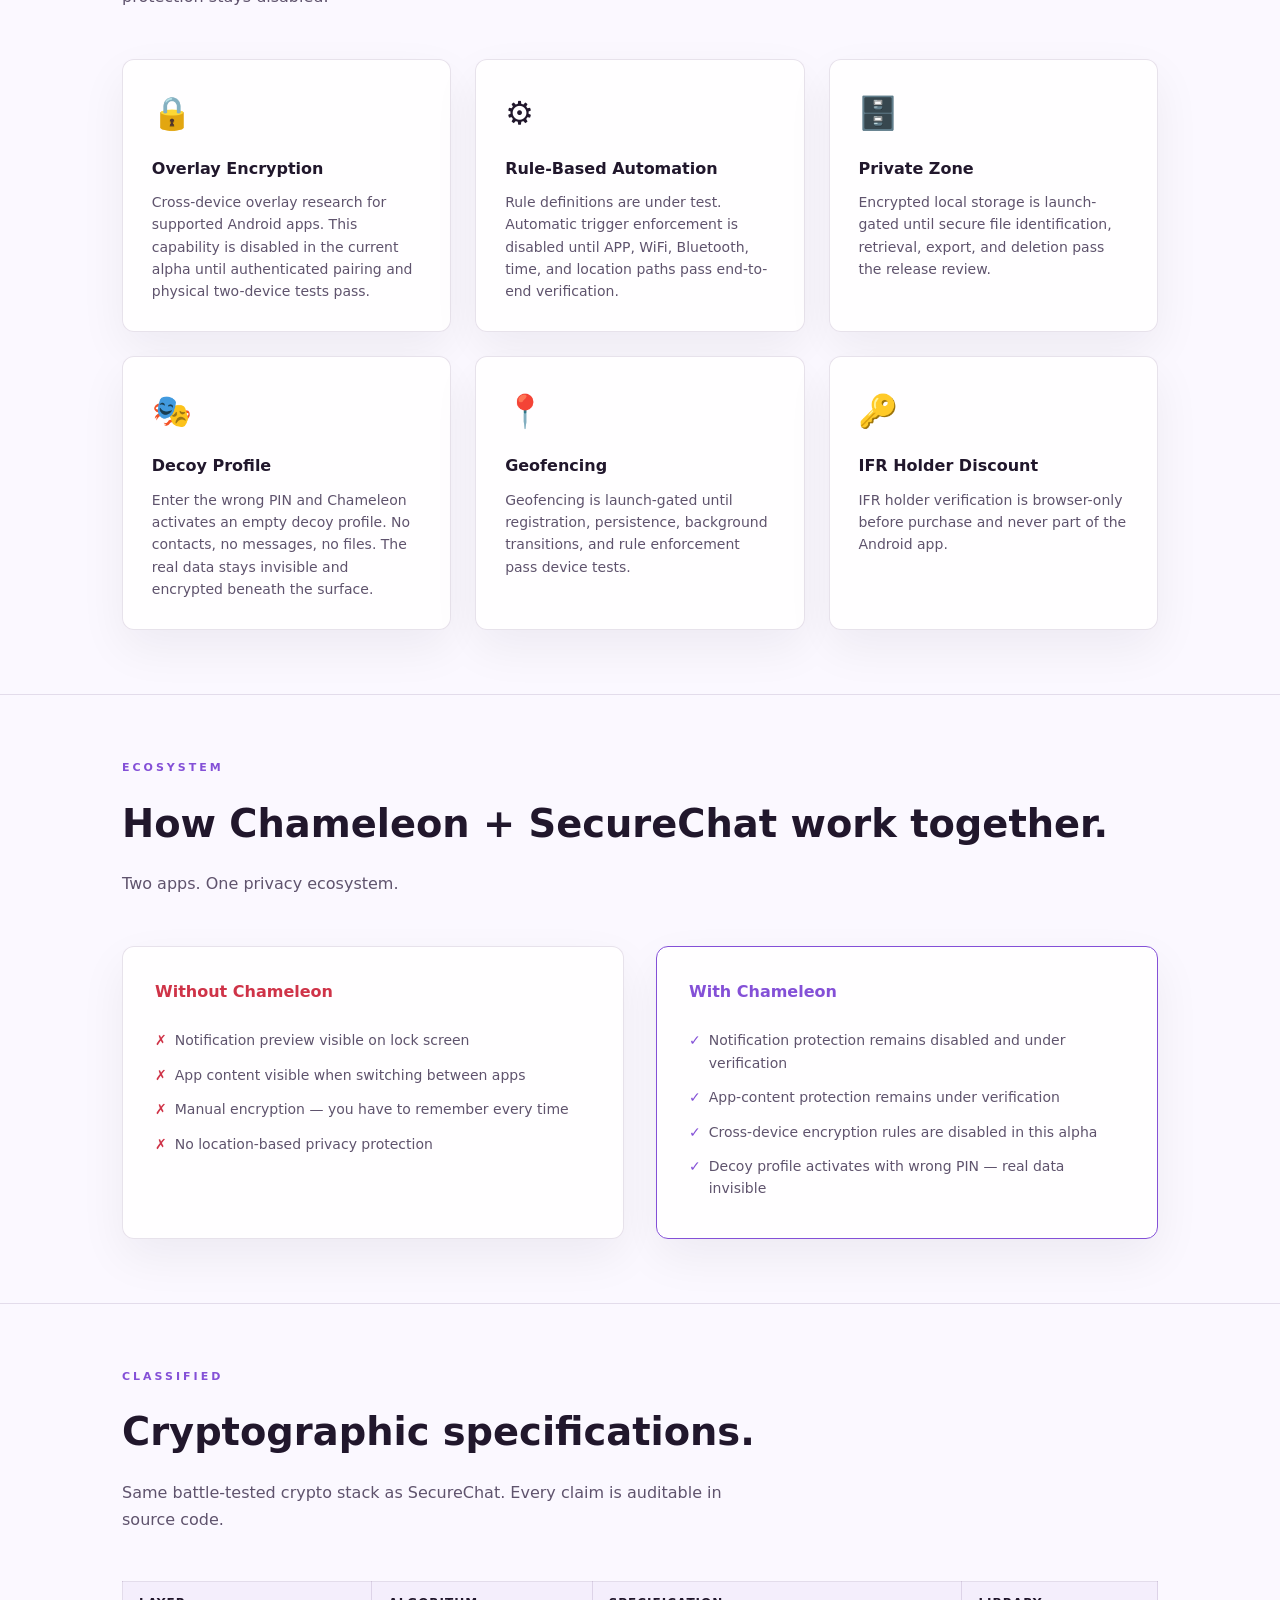
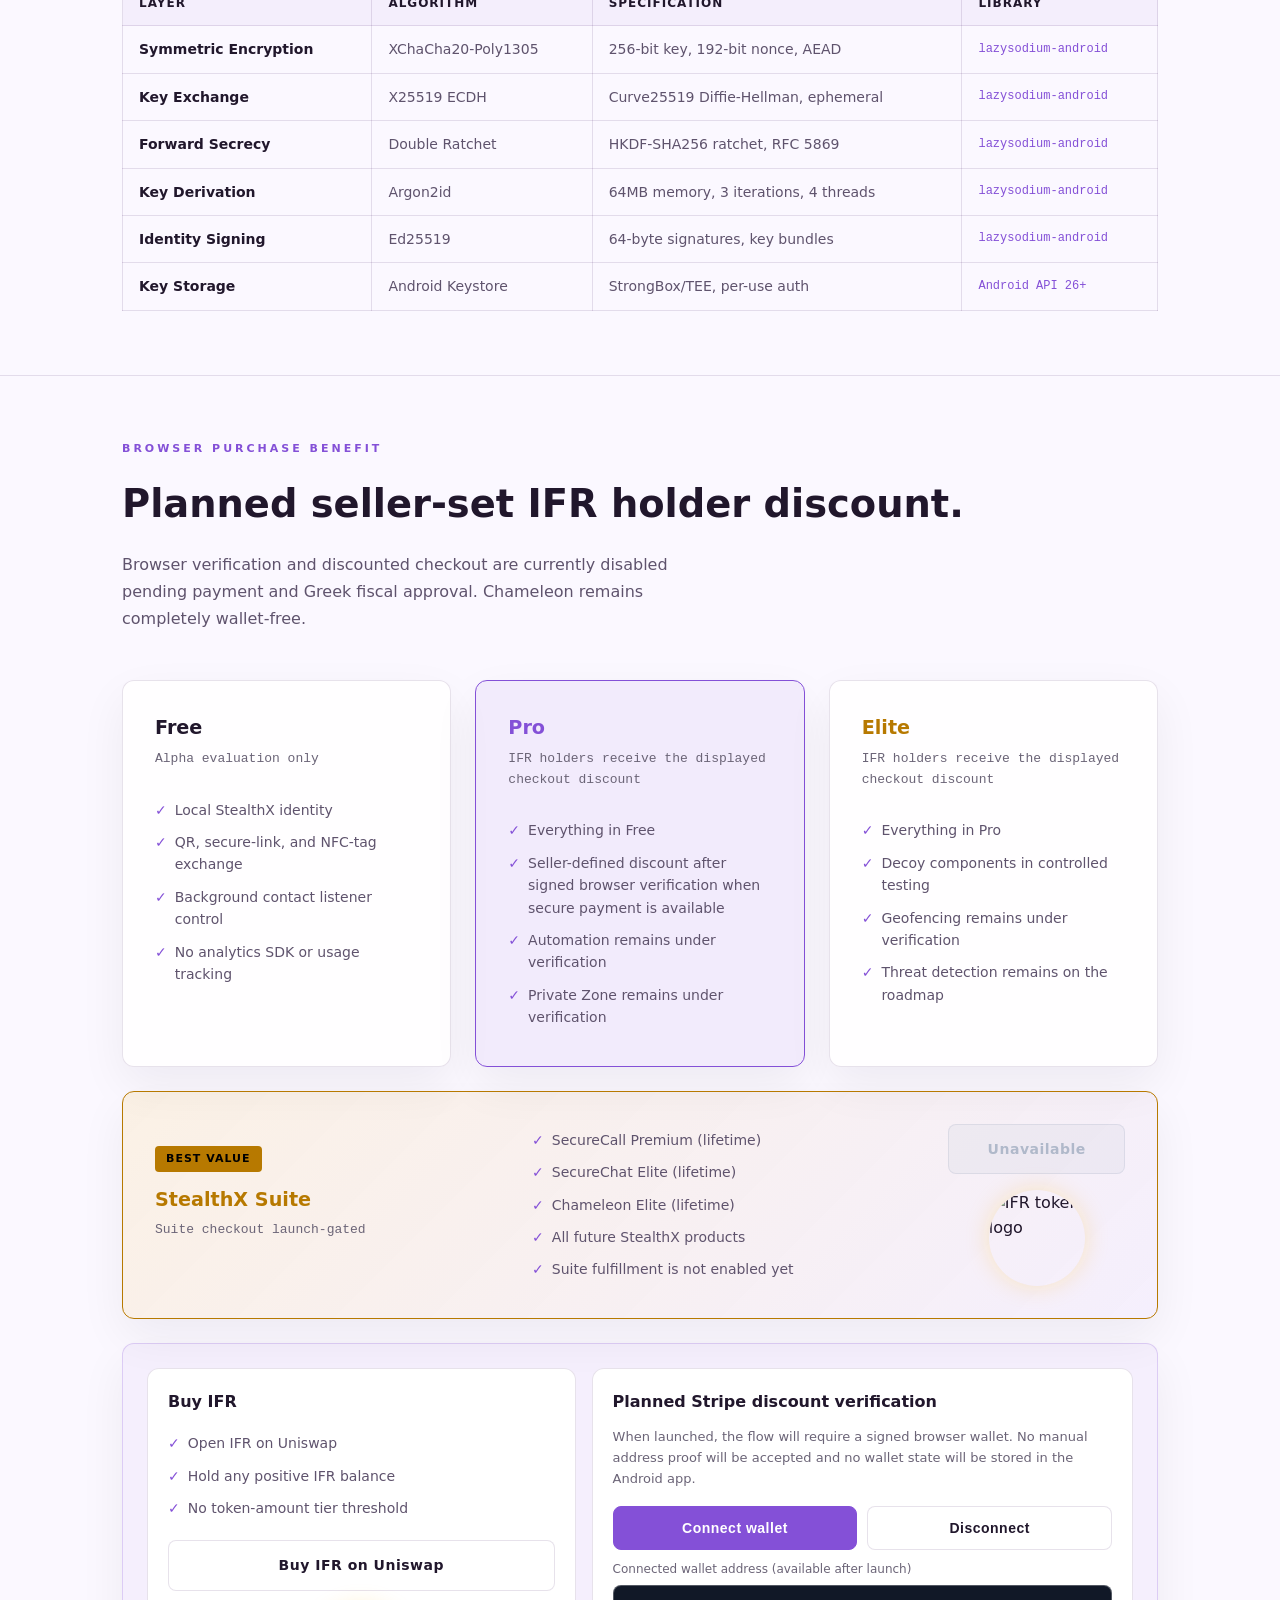
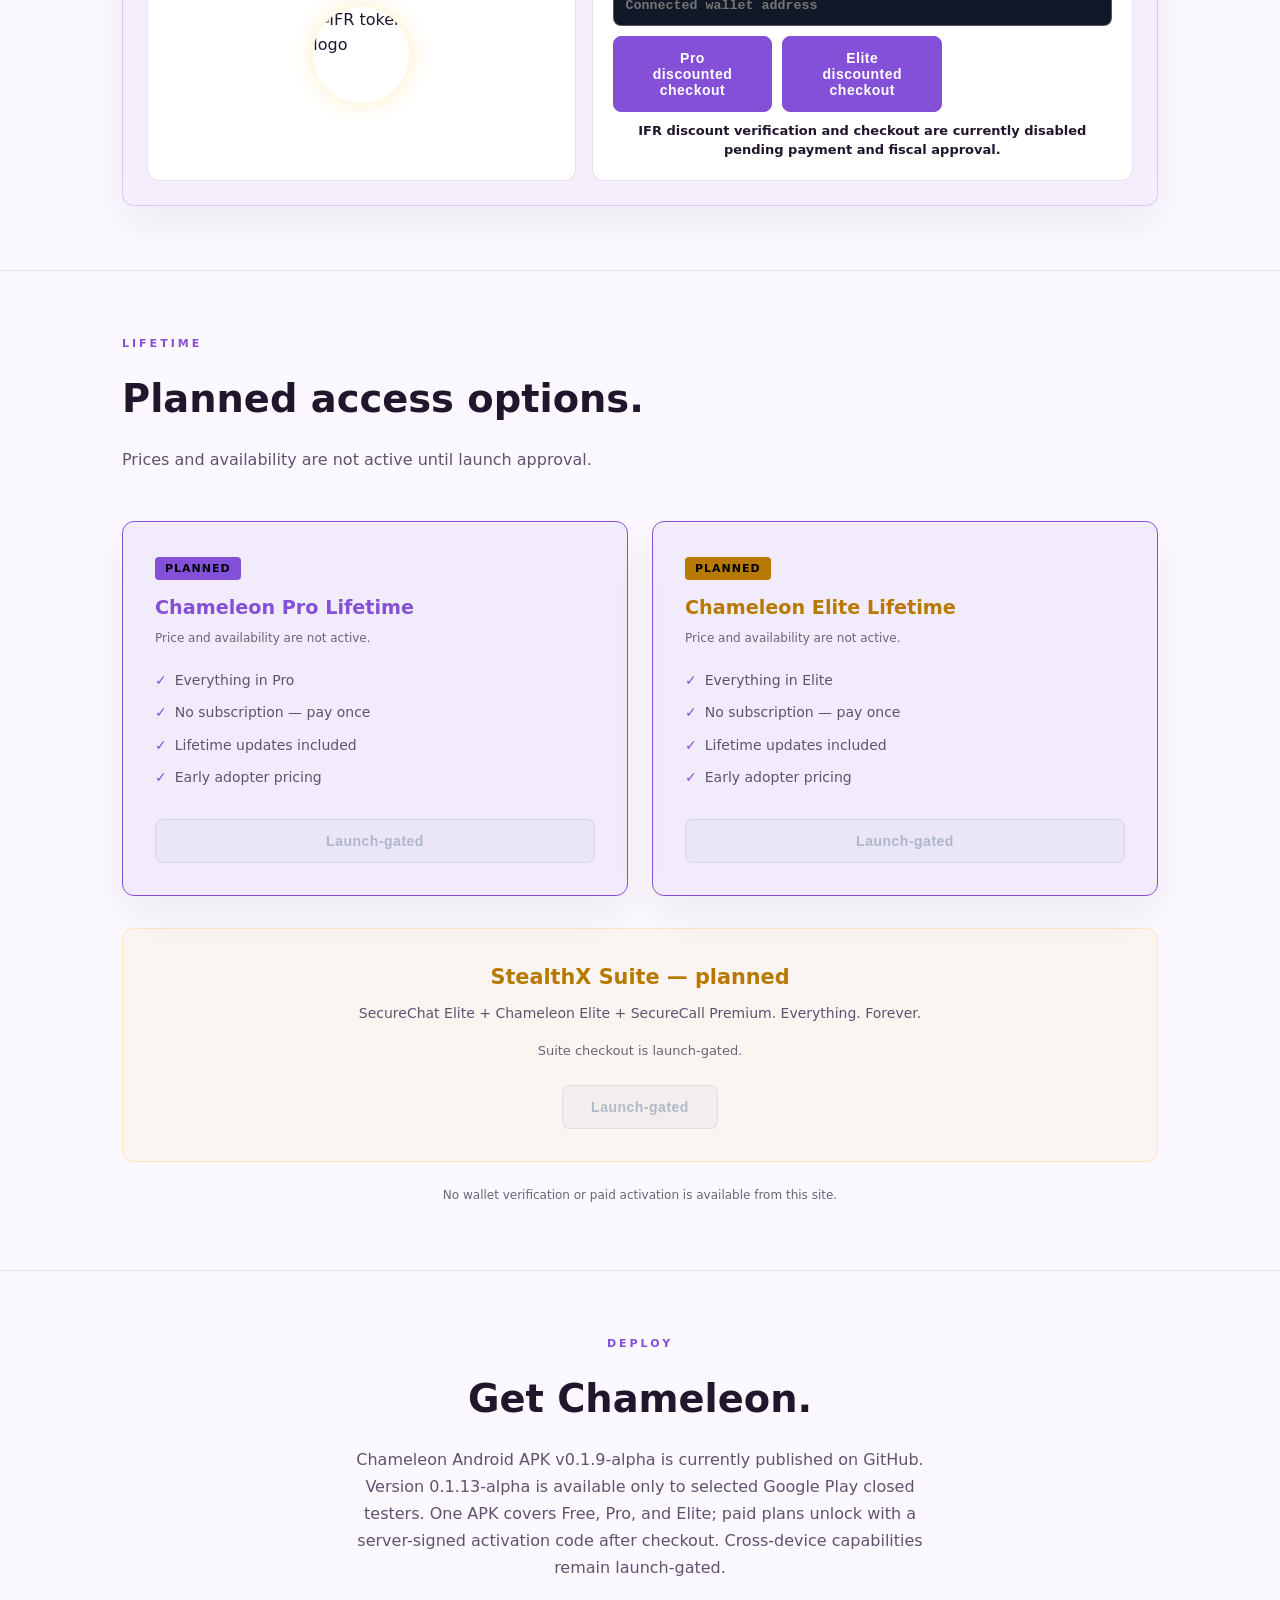
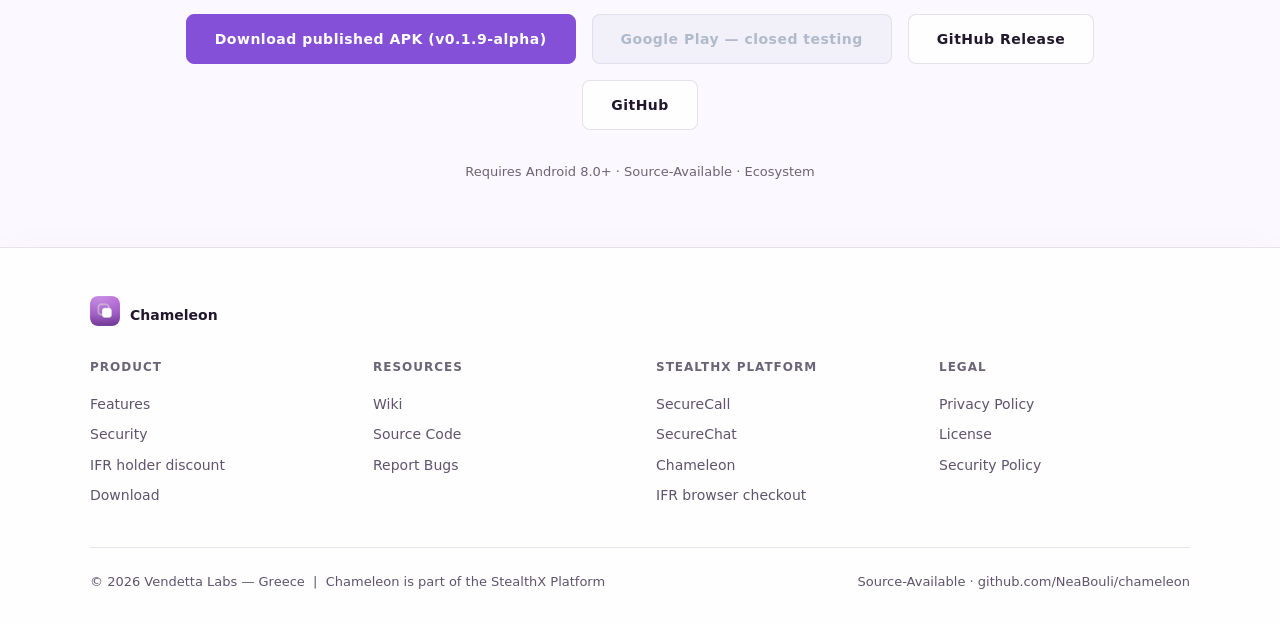
==== commit 8a0ece9e: "docs: synchronize public Chameleon content" ====
--- a/index.html
+++ b/index.html
@@ -479,7 +479,7 @@
     <a href="#features">Features</a>
     <a href="#security">Security</a>
     <a href="#ifr">IFR</a>
-    <a href="#faq">FAQ</a>
+    <a href="faq.html">FAQ</a>
     <a href="https://github.com/NeaBouli/chameleon">GitHub</a>
     <a href="https://github.com/NeaBouli/chameleon" class="cta">View on GitHub</a>
   </div>
@@ -563,7 +563,7 @@
     <div class="feature-card">
       <div class="feature-icon">&#128065;&#65039;</div>
       <h3>It watches quietly in the background.</h3>
-      <p>Chameleon runs silently on your phone. It notices which app you open. Which WiFi you're on. Where you are. Everything stays on your phone. Nothing is sent anywhere.</p>
+      <p>Chameleon processes app context, rules, geofences and private keys locally on your phone. Optional contact exchange, encrypted message relay and activation verification use limited encrypted network processing described in the privacy policy.</p>
     </div>
     <div class="feature-card">
       <div class="feature-icon">&#128737;&#65039;</div>
@@ -849,7 +849,7 @@
 <section id="download" style="text-align:center;">
   <div class="section-label">Deploy</div>
   <h2 class="section-title">Get Chameleon.</h2>
-  <p class="section-sub" style="margin:0 auto 2rem;">Chameleon Android APK v0.1.9-alpha is currently published. Candidate v0.1.13-alpha remains under review. One APK covers Free, Pro, and Elite; paid plans unlock with a server-signed activation code after checkout. Cross-device capabilities remain launch-gated.</p>
+  <p class="section-sub" style="margin:0 auto 2rem;">Chameleon Android APK v0.1.9-alpha is currently published on GitHub. Version 0.1.13-alpha is available only to selected Google Play closed testers. One APK covers Free, Pro, and Elite; paid plans unlock with a server-signed activation code after checkout. Cross-device capabilities remain launch-gated.</p>
 
   <div style="display:flex; justify-content:center; gap:1rem; flex-wrap:wrap; margin-bottom:2rem;">
     <a href="https://github.com/NeaBouli/chameleon/releases/latest/download/Chameleon-LATEST.apk" class="btn btn-primary">Download published APK (v0.1.9-alpha)</a>
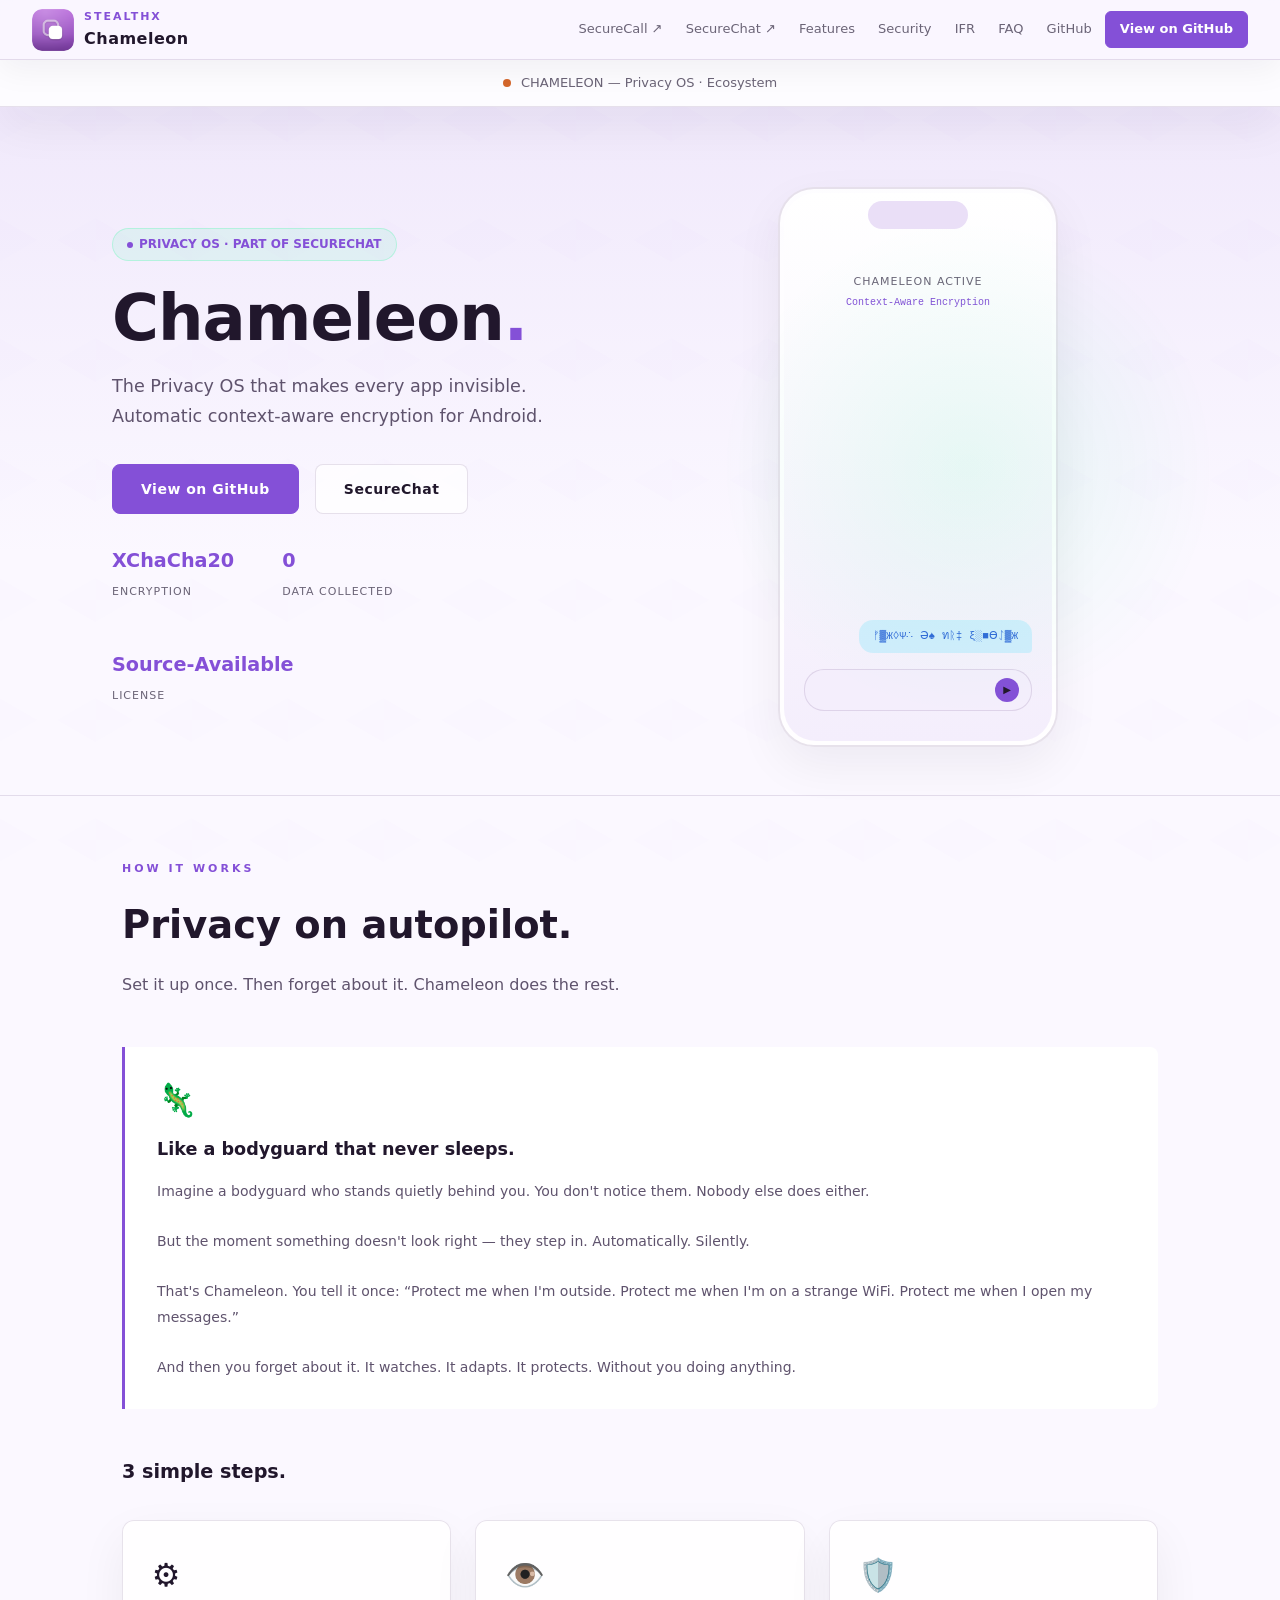
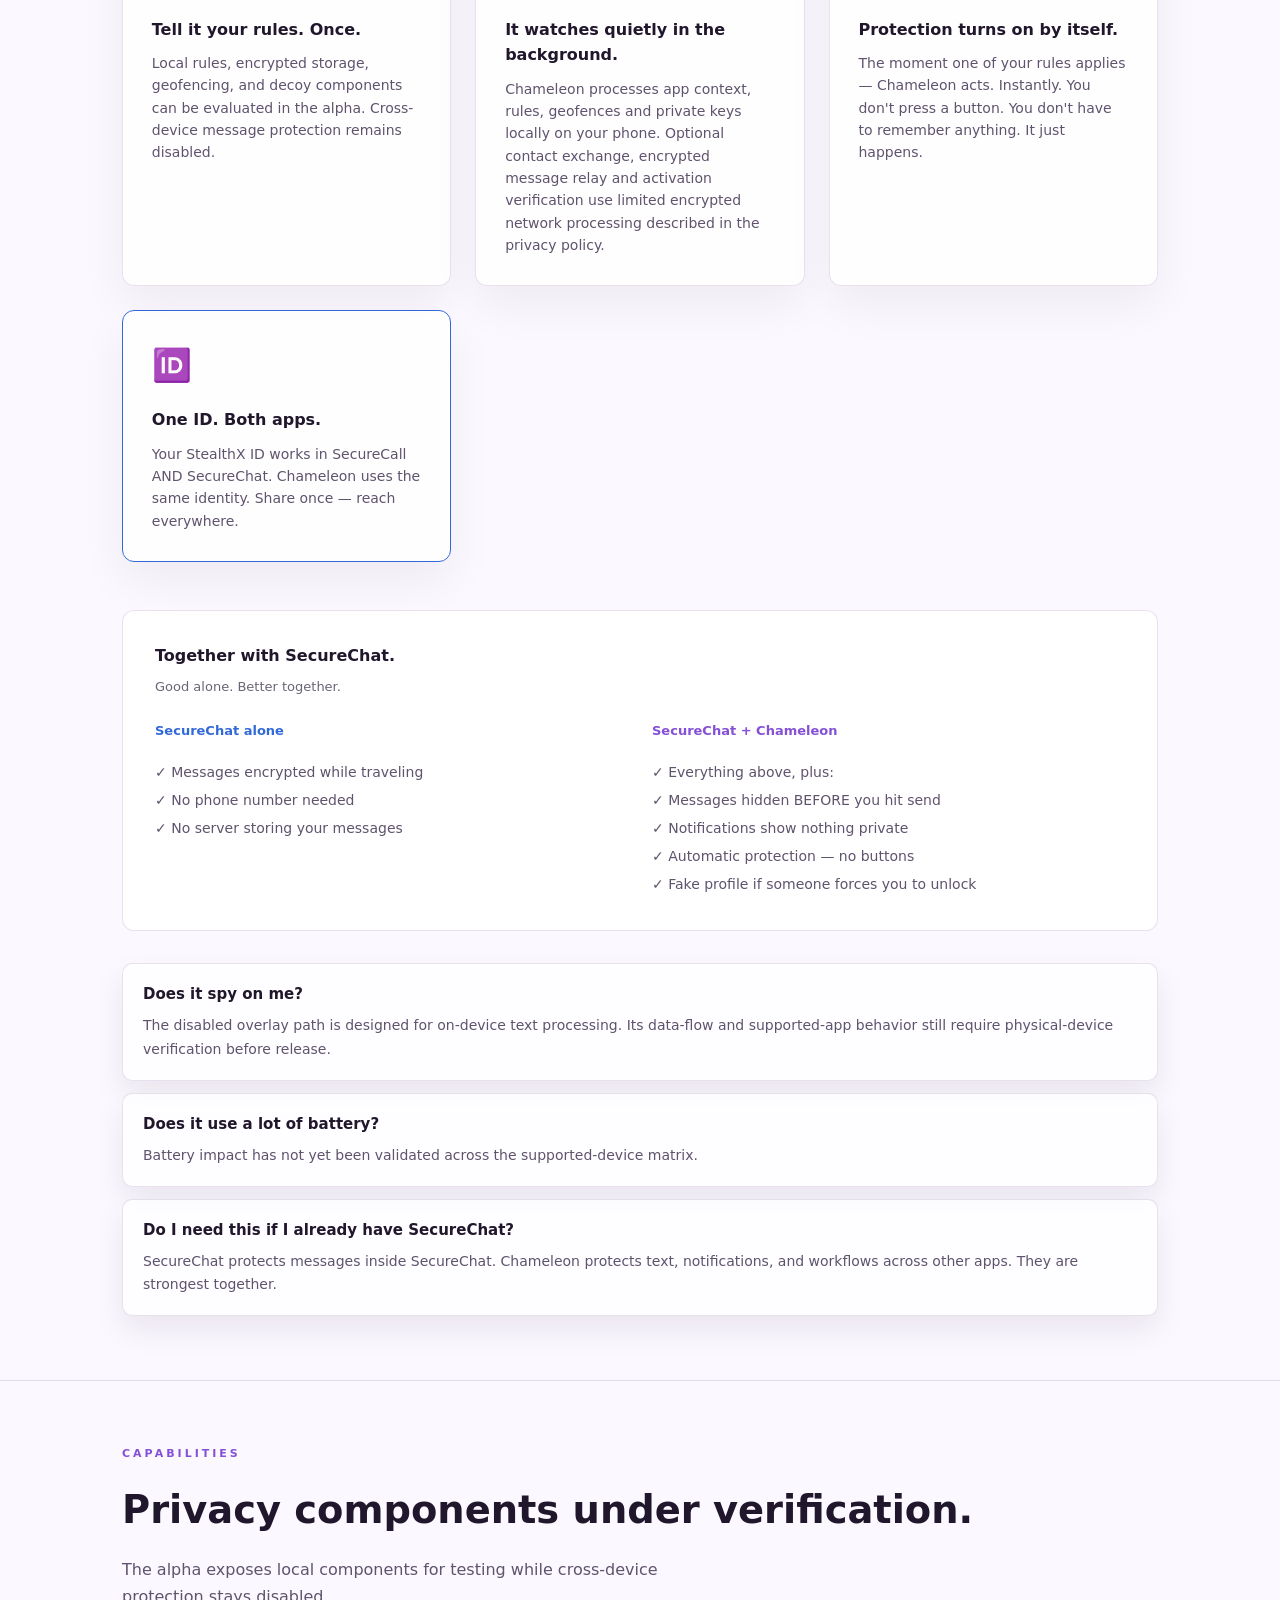
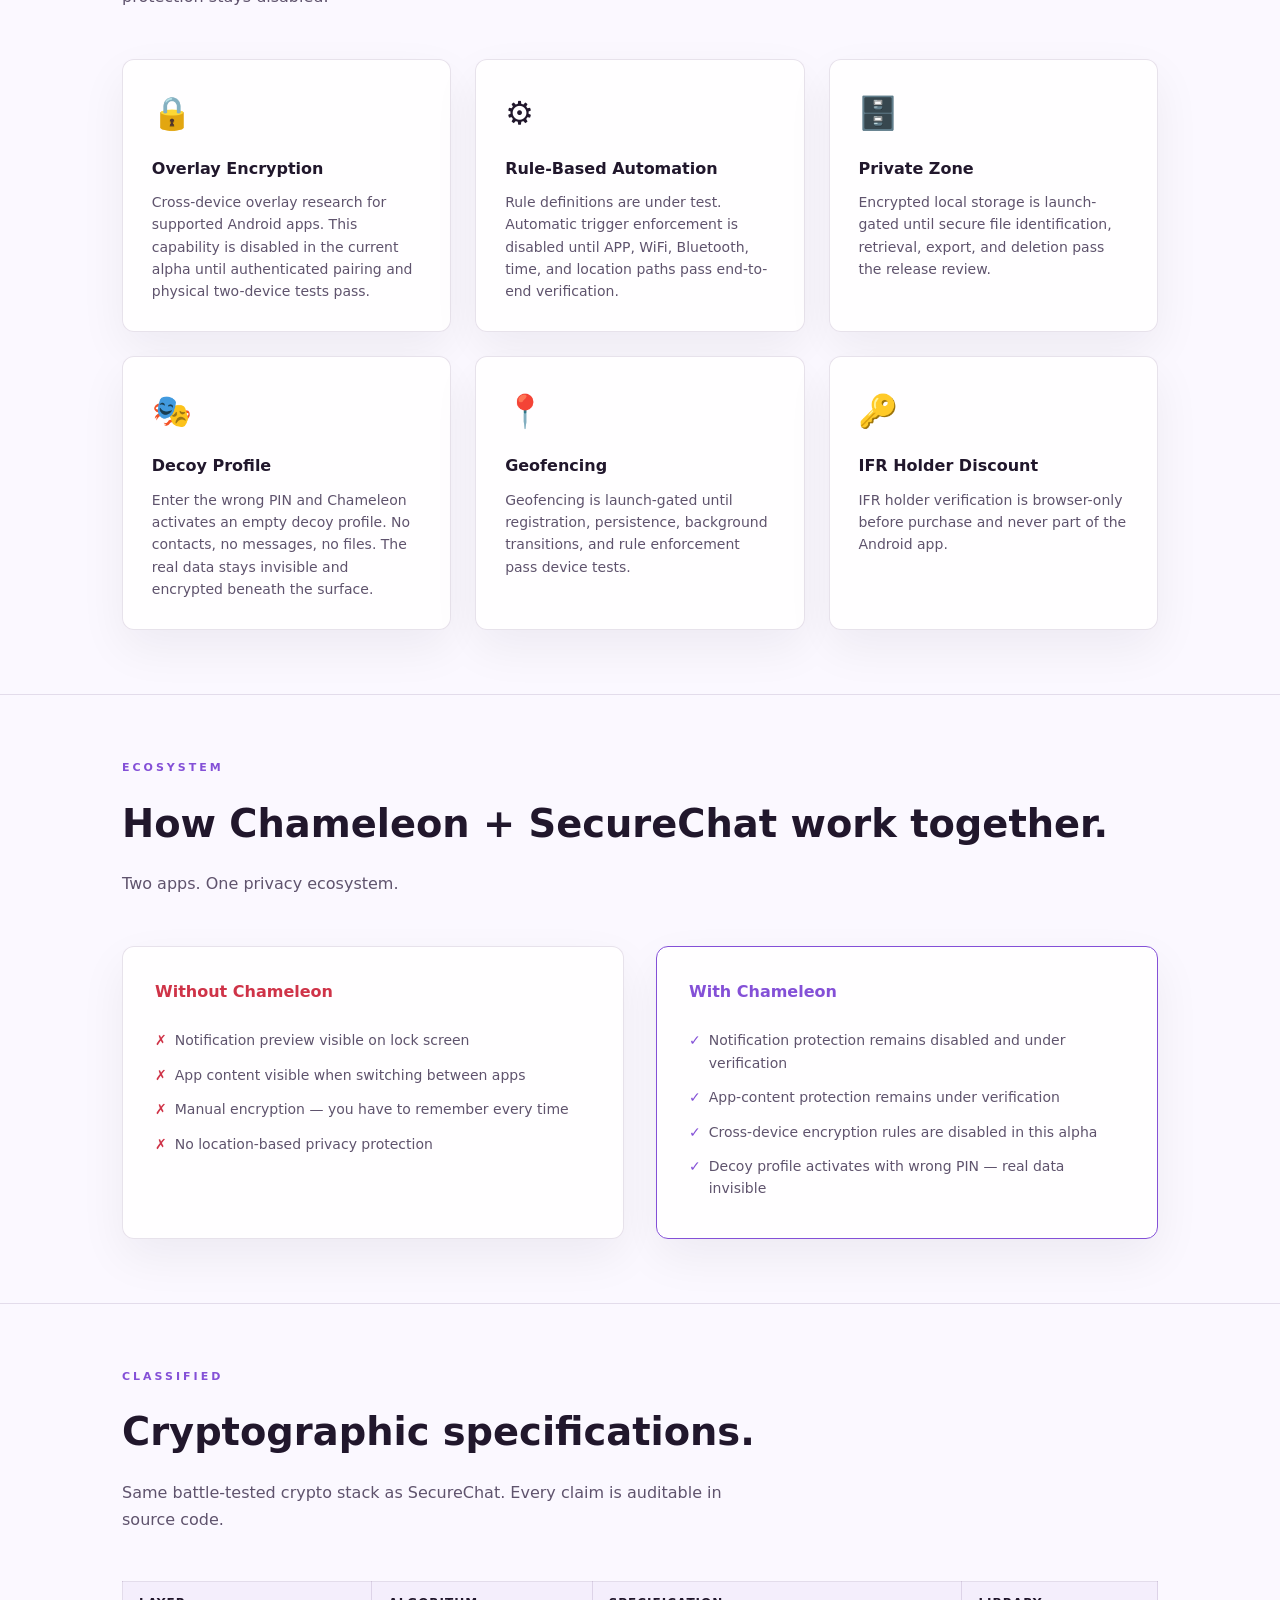
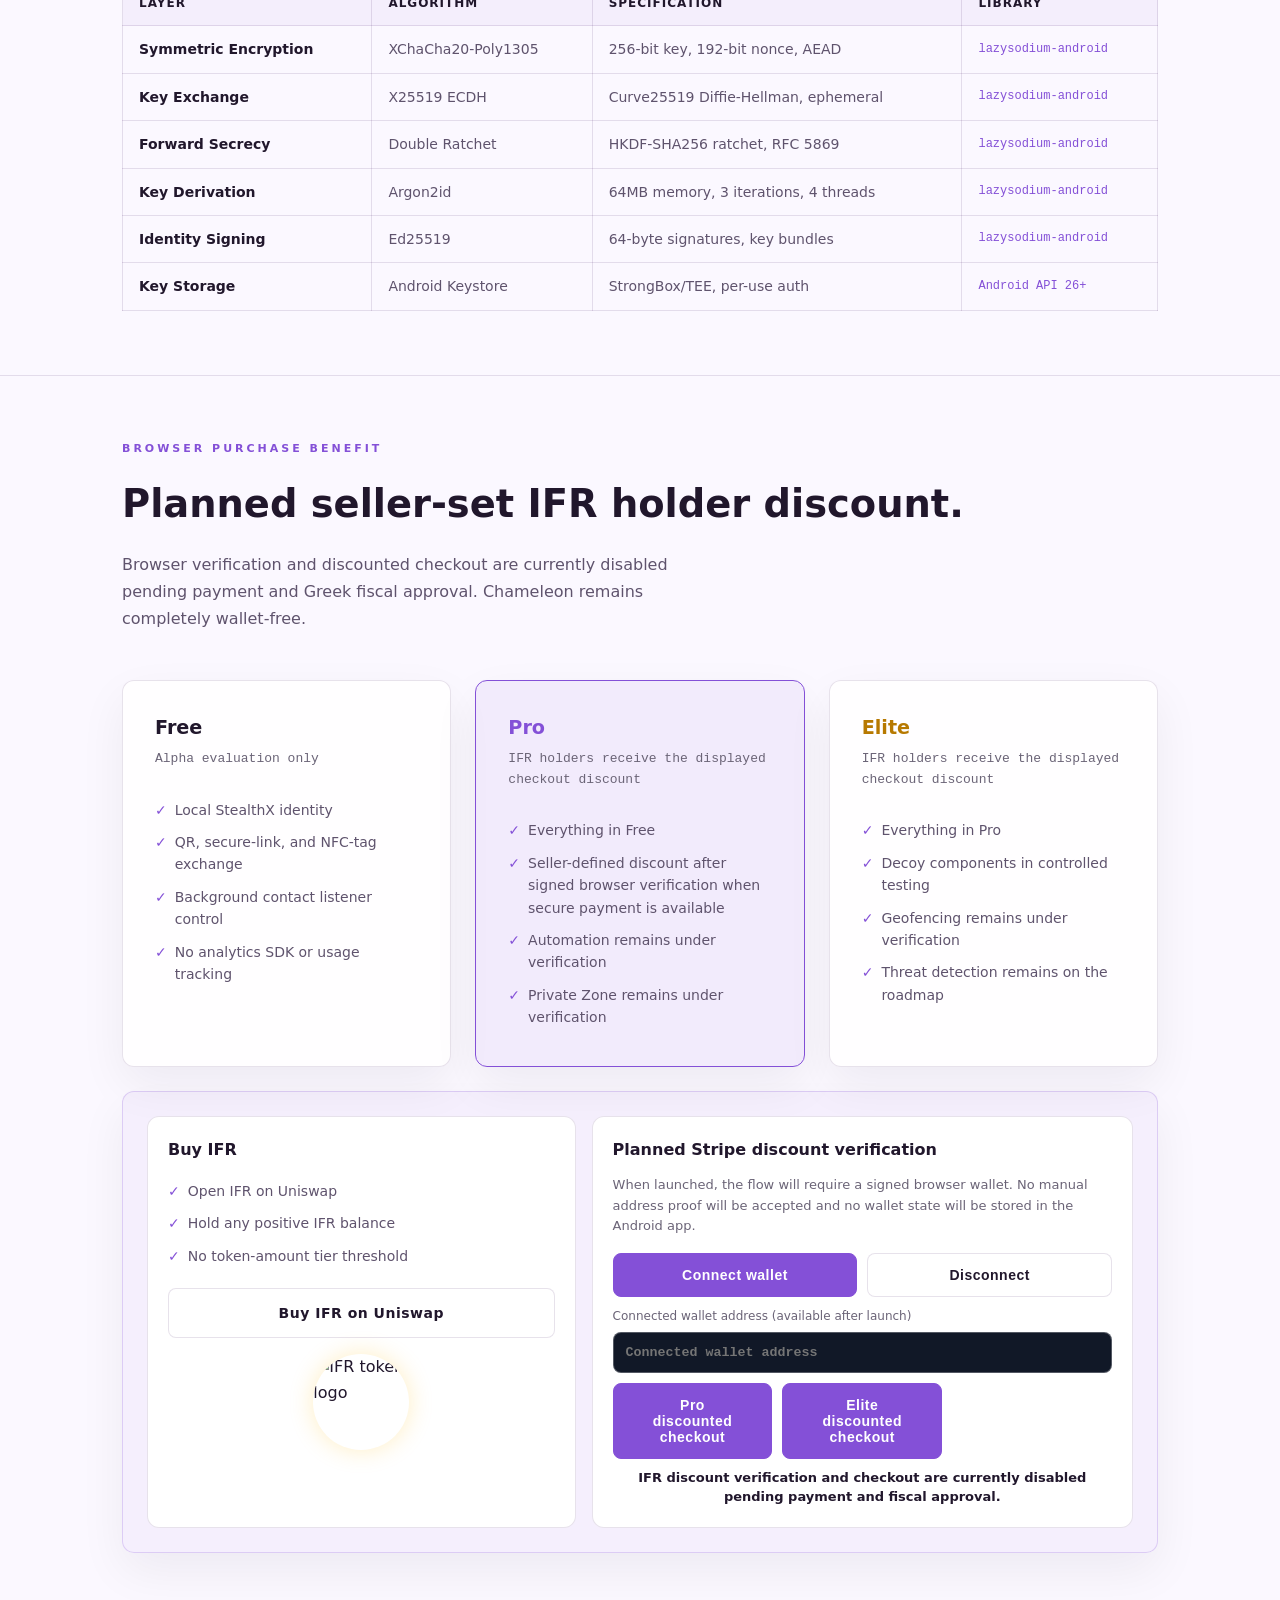
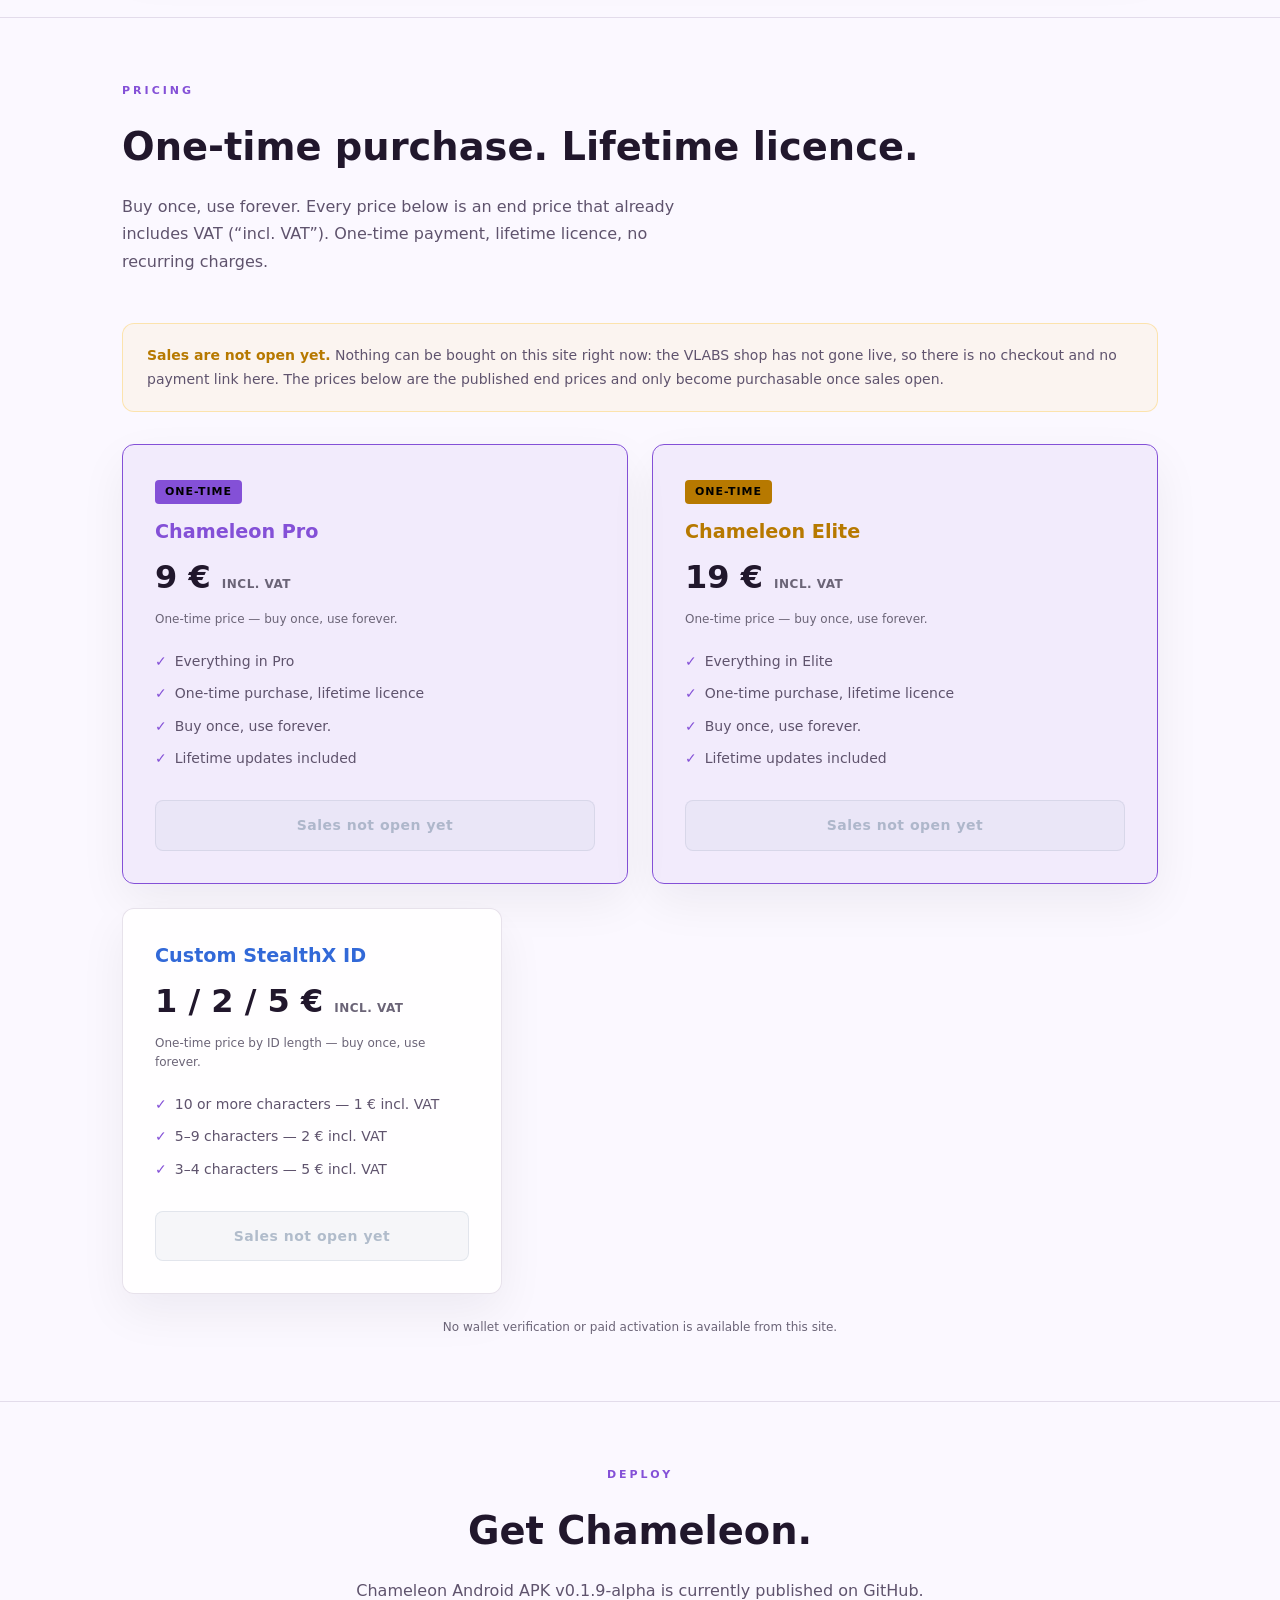
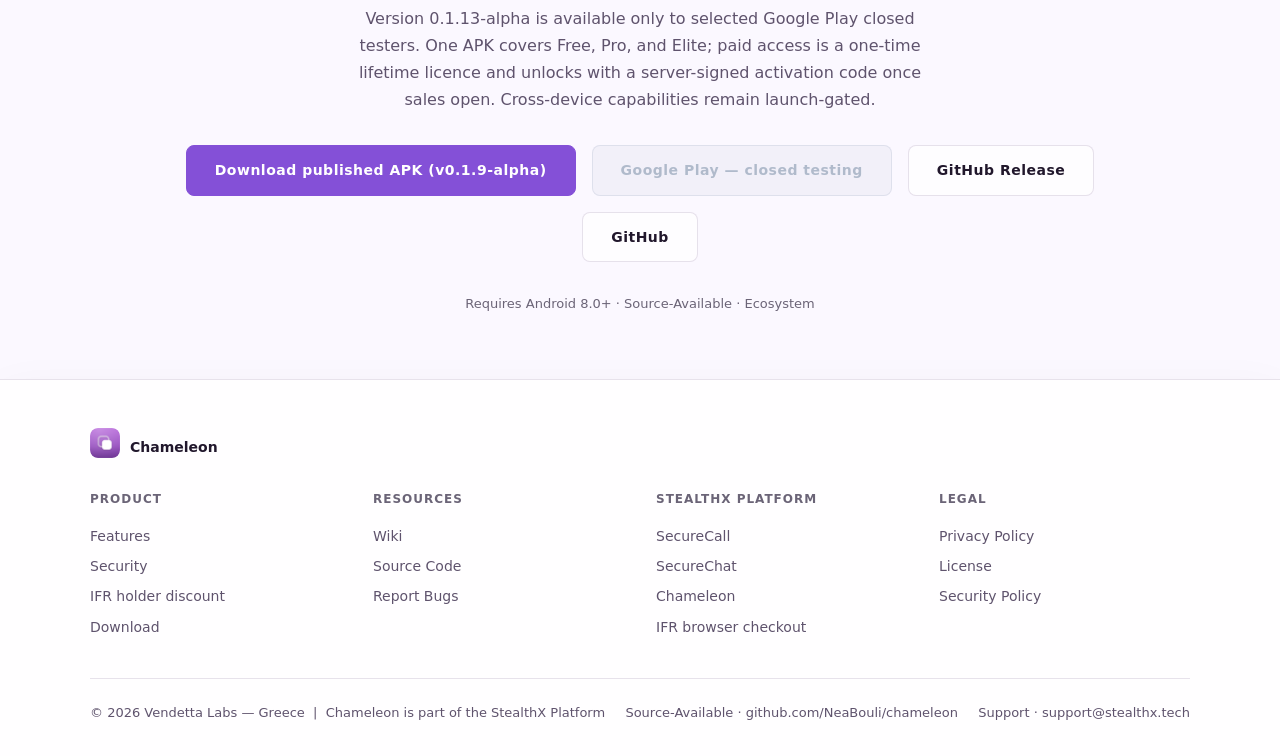
==== commit 43df9c33: "docs(website): one-time licence pricing and support contact Price model A (owner decision 2026-10-17" ====
--- a/index.html
+++ b/index.html
@@ -203,9 +203,10 @@
   .tier-features { list-style:none; }
   .tier-features li { font-size:14px; color:var(--text-dim); padding:5px 0; display:flex; gap:8px; }
   .tier-features li::before { content:'✓'; color:var(--green); font-weight:700; flex-shrink:0; }
-  .tier-card.suite-card { grid-column:1 / -1; border-color:var(--gold) !important; background:linear-gradient(135deg,rgba(255,184,0,.10),rgba(132,80,215,.05)) !important; color:var(--text) !important; }
-  .suite-card-layout { display:grid; grid-template-columns:minmax(220px,.9fr) 1fr minmax(160px,.45fr); gap:1.5rem; align-items:center; }
-  .value-badge { font-size:11px; font-weight:800; letter-spacing:1px; background:var(--gold); color:#000; display:inline-block; padding:4px 11px; border-radius:4px; margin-bottom:.8rem; text-transform:uppercase; }
+  .tier-price { font-size:2rem; font-weight:800; color:var(--text); margin-bottom:.4rem; }
+  .tier-price .vat-note { font-size:12px; font-weight:700; letter-spacing:.5px; color:var(--muted); text-transform:uppercase; }
+  .sales-notice { background:rgba(255,184,0,.06); border:1px solid rgba(255,184,0,.28); border-radius:12px; padding:1.25rem 1.5rem; margin-bottom:2rem; color:var(--text-dim); font-size:14px; line-height:1.7; }
+  .sales-notice strong { color:var(--gold); }
   .ifr-box { margin:1.5rem auto 0; background:rgba(132,80,215,.05); border:1px solid rgba(132,80,215,.22); border-radius:12px; padding:1.5rem; box-shadow:0 18px 48px rgba(15,23,42,.06); }
   .ifr-grid { display:grid; grid-template-columns:minmax(0,.95fr) minmax(0,1.2fr); gap:1rem; align-items:stretch; }
   .ifr-card { background:var(--surface); border:1px solid var(--border); border-radius:12px; padding:1.25rem; }
@@ -279,7 +280,6 @@
     section { padding:3rem 1rem; }
     .stats-bar { gap:1.5rem; }
     .integration-grid { grid-template-columns:1fr; }
-    .suite-card-layout,
     .ifr-grid,
     .ifr-wallet-actions,
     .ifr-actions { grid-template-columns:1fr; }
@@ -743,26 +743,6 @@
         <li>Threat detection remains on the roadmap</li>
       </ul>
     </div>
-    <div class="tier-card featured suite-card">
-      <div class="suite-card-layout">
-        <div>
-          <div class="value-badge">Best Value</div>
-          <div class="tier-name" style="color:var(--gold)">StealthX Suite</div>
-          <div class="tier-lock">Suite checkout launch-gated</div>
-        </div>
-        <ul class="tier-features">
-          <li>SecureCall Premium (lifetime)</li>
-          <li>SecureChat Elite (lifetime)</li>
-          <li>Chameleon Elite (lifetime)</li>
-          <li>All future StealthX products</li>
-          <li>Suite fulfillment is not enabled yet</li>
-        </ul>
-        <div>
-          <span class="btn btn-disabled" style="display:block;width:100%;text-align:center;">Unavailable</span>
-          <div class="ifr-token-logo"><img src="https://ifrunit.tech/assets/ifr_icon_256.png" alt="IFR token logo" width="96" height="96" loading="lazy"></div>
-        </div>
-      </div>
-    </div>
   </div>
 
   <div class="ifr-box">
@@ -798,46 +778,60 @@
 
 <hr class="divider">
 
-<!-- LIFETIME PRICING -->
+<!-- ONE-TIME PRICING (PRICE MODEL A) -->
 <section id="lifetime">
-  <div class="section-label">Lifetime</div>
-  <h2 class="section-title">Planned access options.</h2>
-  <p class="section-sub">Prices and availability are not active until launch approval.</p>
+  <div class="section-label">Pricing</div>
+  <h2 class="section-title">One-time purchase. Lifetime licence.</h2>
+  <p class="section-sub">Buy once, use forever. Every price below is an end price that already includes VAT (&ldquo;incl. VAT&rdquo;). One-time payment, lifetime licence, no recurring charges.</p>
+
+  <div class="sales-notice" role="note">
+    <strong>Sales are not open yet.</strong> Nothing can be bought on this site right now: the VLABS shop has not gone live, so there is no checkout and no payment link here. The prices below are the published end prices and only become purchasable once sales open.
+  </div>
 
   <div class="tier-grid">
     <div class="tier-card featured">
-      <div style="font-size:11px;font-weight:700;letter-spacing:1px;background:var(--green);color:#000;display:inline-block;padding:3px 10px;border-radius:4px;margin-bottom:0.8rem;">PLANNED</div>
-      <div class="tier-name" style="color:var(--green);">Chameleon Pro Lifetime</div>
-      <p style="font-size:12px;color:var(--muted);margin-bottom:1rem;">Price and availability are not active.</p>
+      <div style="font-size:11px;font-weight:700;letter-spacing:1px;background:var(--green);color:#000;display:inline-block;padding:3px 10px;border-radius:4px;margin-bottom:0.8rem;">ONE-TIME</div>
+      <div class="tier-name" style="color:var(--green);">Chameleon Pro</div>
+      <div class="tier-price">9 &euro; <span class="vat-note">incl. VAT</span></div>
+      <p style="font-size:12px;color:var(--muted);margin-bottom:1rem;">One-time price &mdash; buy once, use forever.</p>
       <ul class="tier-features">
         <li>Everything in Pro</li>
-        <li>No subscription &mdash; pay once</li>
+        <li>One-time purchase, lifetime licence</li>
+        <li>Buy once, use forever.</li>
         <li>Lifetime updates included</li>
-        <li>Early adopter pricing</li>
       </ul>
       <br>
-      <button type="button" disabled class="btn btn-disabled" style="display:block;width:100%;">Launch-gated</button>
+      <span class="btn btn-disabled" style="display:block;width:100%;text-align:center;">Sales not open yet</span>
     </div>
     <div class="tier-card featured">
-      <div style="font-size:11px;font-weight:700;letter-spacing:1px;background:var(--gold);color:#000;display:inline-block;padding:3px 10px;border-radius:4px;margin-bottom:0.8rem;">PLANNED</div>
-      <div class="tier-name" style="color:var(--gold);">Chameleon Elite Lifetime</div>
-      <p style="font-size:12px;color:var(--muted);margin-bottom:1rem;">Price and availability are not active.</p>
+      <div style="font-size:11px;font-weight:700;letter-spacing:1px;background:var(--gold);color:#000;display:inline-block;padding:3px 10px;border-radius:4px;margin-bottom:0.8rem;">ONE-TIME</div>
+      <div class="tier-name" style="color:var(--gold);">Chameleon Elite</div>
+      <div class="tier-price">19 &euro; <span class="vat-note">incl. VAT</span></div>
+      <p style="font-size:12px;color:var(--muted);margin-bottom:1rem;">One-time price &mdash; buy once, use forever.</p>
       <ul class="tier-features">
         <li>Everything in Elite</li>
-        <li>No subscription &mdash; pay once</li>
+        <li>One-time purchase, lifetime licence</li>
+        <li>Buy once, use forever.</li>
         <li>Lifetime updates included</li>
-        <li>Early adopter pricing</li>
       </ul>
       <br>
-      <button type="button" disabled class="btn btn-disabled" style="display:block;width:100%;">Launch-gated</button>
-    </div>
-  </div>
-
-  <div style="margin-top:2rem;background:rgba(255,184,0,0.05);border:1px solid rgba(255,184,0,0.2);border-radius:12px;padding:2rem;text-align:center;">
-    <h3 style="font-size:1.3rem;color:var(--gold);margin-bottom:0.5rem;">StealthX Suite &mdash; planned</h3>
-    <p style="color:var(--text-dim);font-size:14px;margin-bottom:1rem;">SecureChat Elite + Chameleon Elite + SecureCall Premium. Everything. Forever.</p>
-    <p style="color:var(--muted);font-size:13px;margin-bottom:1.5rem;">Suite checkout is launch-gated.</p>
-    <button type="button" disabled class="btn btn-disabled">Launch-gated</button>
+      <span class="btn btn-disabled" style="display:block;width:100%;text-align:center;">Sales not open yet</span>
+    </div>
+  </div>
+
+  <div class="tier-grid" style="grid-template-columns:minmax(260px,380px);margin-top:1.5rem;">
+    <div class="tier-card">
+      <div class="tier-name" style="color:var(--cyan);">Custom StealthX ID</div>
+      <div class="tier-price">1 / 2 / 5 &euro; <span class="vat-note">incl. VAT</span></div>
+      <p style="font-size:12px;color:var(--muted);margin-bottom:1rem;">One-time price by ID length &mdash; buy once, use forever.</p>
+      <ul class="tier-features">
+        <li>10 or more characters &mdash; 1 &euro; incl. VAT</li>
+        <li>5&ndash;9 characters &mdash; 2 &euro; incl. VAT</li>
+        <li>3&ndash;4 characters &mdash; 5 &euro; incl. VAT</li>
+      </ul>
+      <br>
+      <span class="btn btn-disabled" style="display:block;width:100%;text-align:center;">Sales not open yet</span>
+    </div>
   </div>
 
   <p style="font-size:12px;color:var(--muted);text-align:center;margin-top:1.5rem;">No wallet verification or paid activation is available from this site.</p>
@@ -849,7 +843,7 @@
 <section id="download" style="text-align:center;">
   <div class="section-label">Deploy</div>
   <h2 class="section-title">Get Chameleon.</h2>
-  <p class="section-sub" style="margin:0 auto 2rem;">Chameleon Android APK v0.1.9-alpha is currently published on GitHub. Version 0.1.13-alpha is available only to selected Google Play closed testers. One APK covers Free, Pro, and Elite; paid plans unlock with a server-signed activation code after checkout. Cross-device capabilities remain launch-gated.</p>
+  <p class="section-sub" style="margin:0 auto 2rem;">Chameleon Android APK v0.1.9-alpha is currently published on GitHub. Version 0.1.13-alpha is available only to selected Google Play closed testers. One APK covers Free, Pro, and Elite; paid access is a one-time lifetime licence and unlocks with a server-signed activation code once sales open. Cross-device capabilities remain launch-gated.</p>
 
   <div style="display:flex; justify-content:center; gap:1rem; flex-wrap:wrap; margin-bottom:2rem;">
     <a href="https://github.com/NeaBouli/chameleon/releases/latest/download/Chameleon-LATEST.apk" class="btn btn-primary">Download published APK (v0.1.9-alpha)</a>
@@ -900,10 +894,12 @@
     <div class="footer-bottom">
       <p>&copy; 2026 Vendetta Labs — Greece &nbsp;|&nbsp; Chameleon is part of the <a href="https://stealthx.tech">StealthX Platform</a></p>
       <p>Source-Available &middot; <a href="https://github.com/NeaBouli/chameleon">github.com/NeaBouli/chameleon</a></p>
+      <p>Support &middot; <span class="js-mail" data-u="troppus" data-d="xhtlaets|hcet"></span></p>
     </div>
   </div>
 </footer>
 
+<script src="js/mail-assemble.js" defer></script>
 <script type="module" src="js/ifr-checkout.js"></script>
 <script>
 // Chameleon encryption animation
